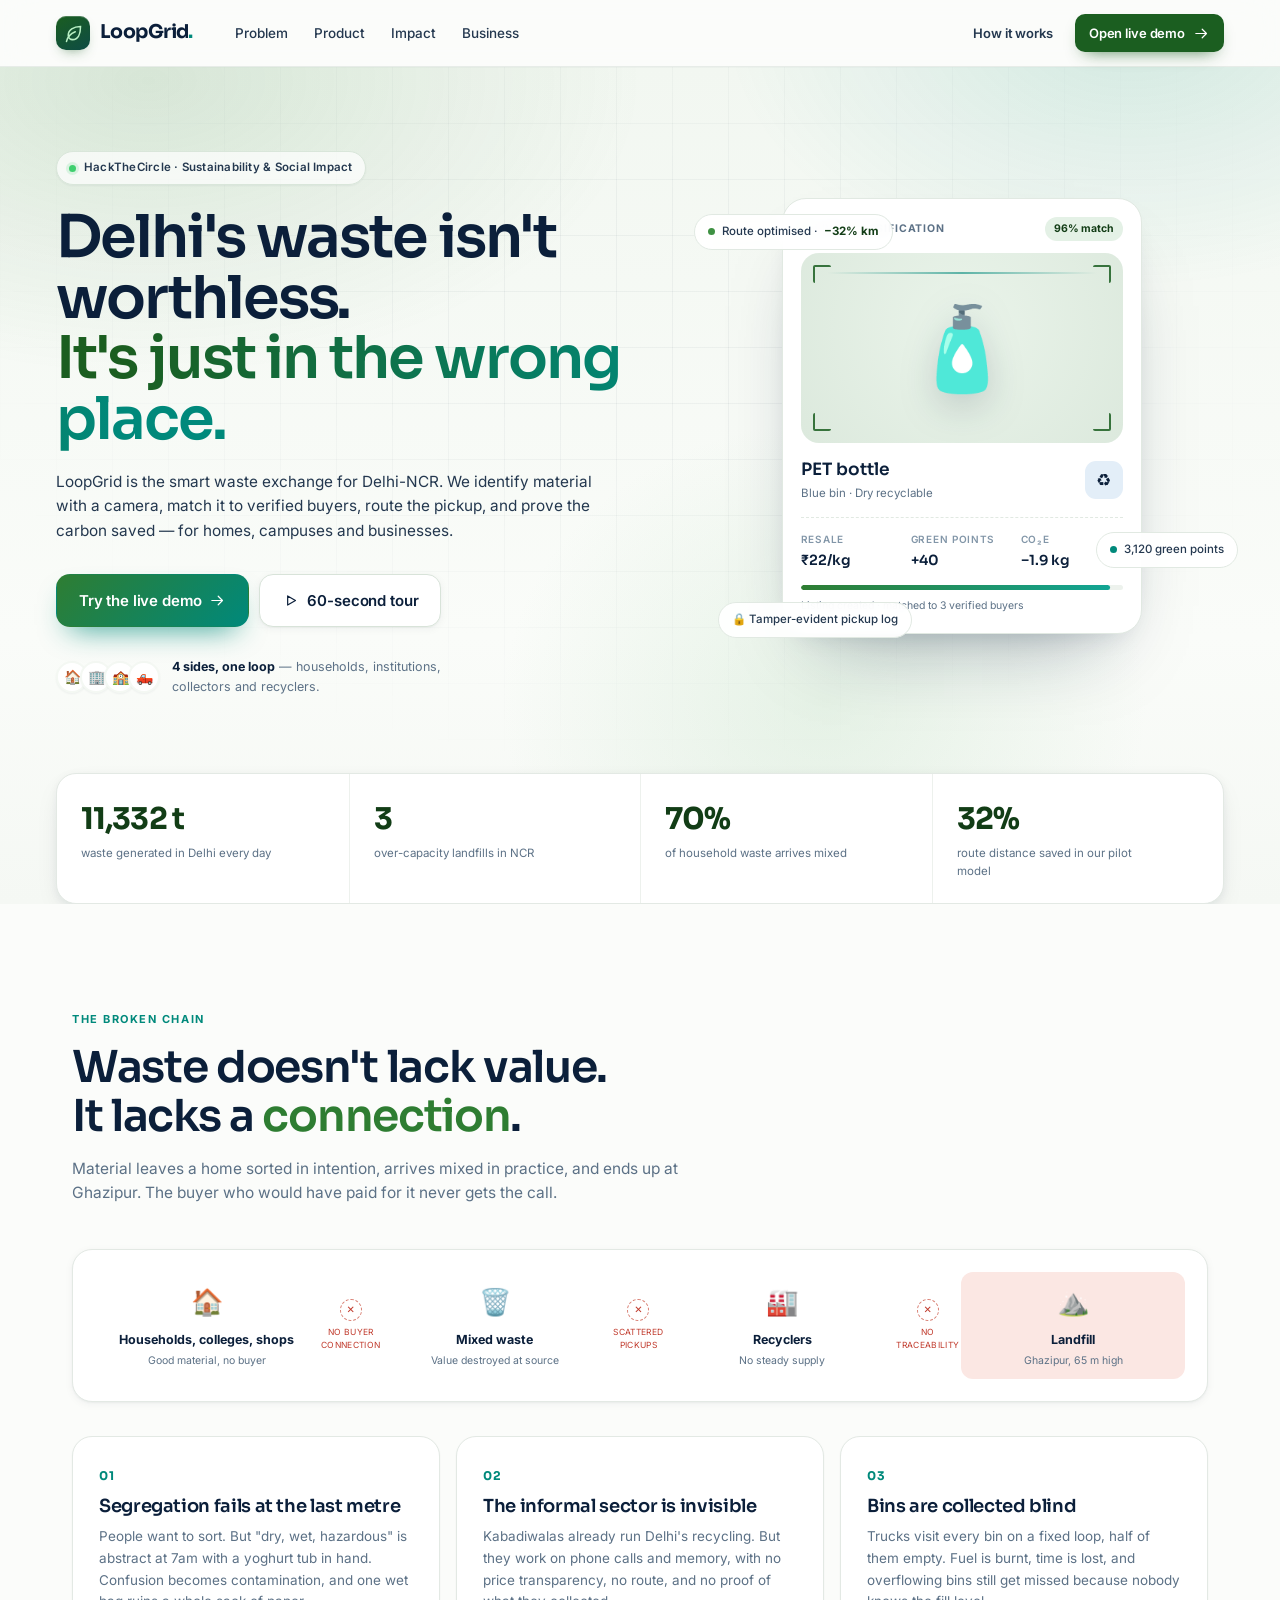
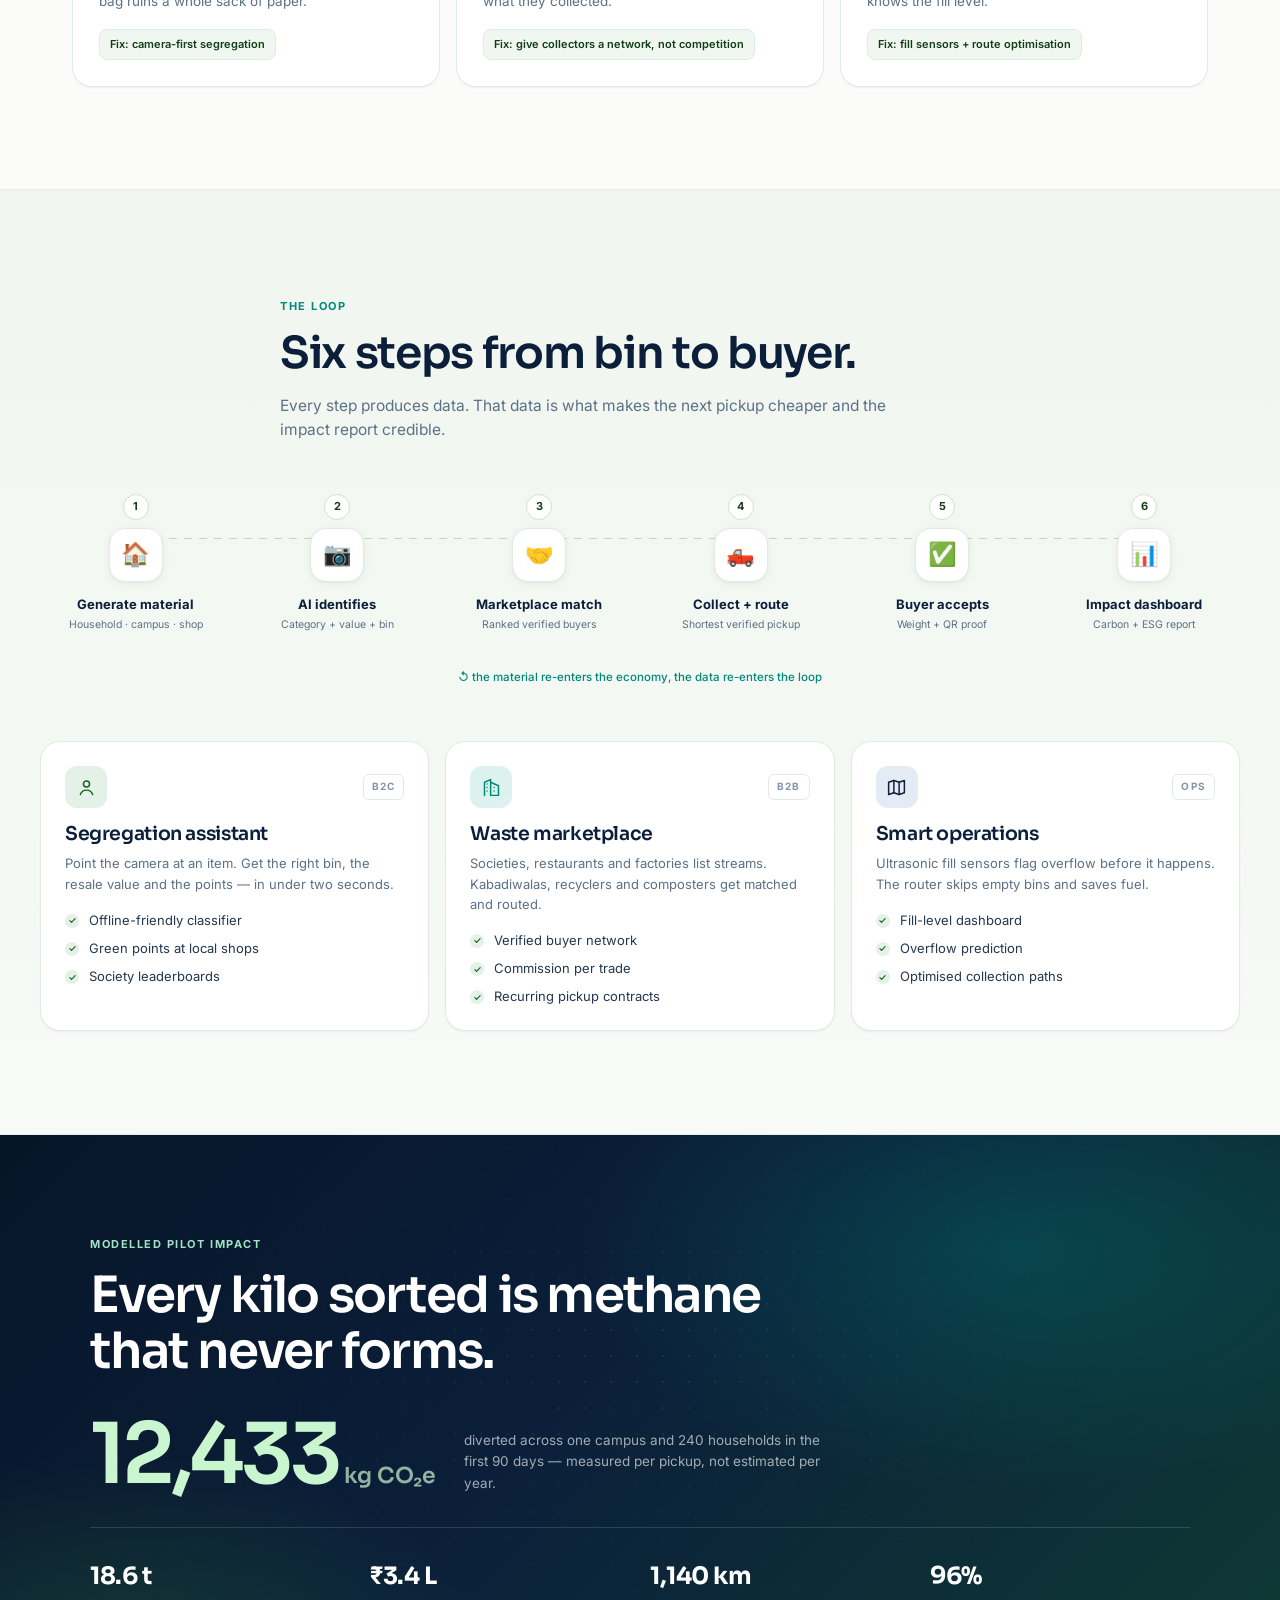
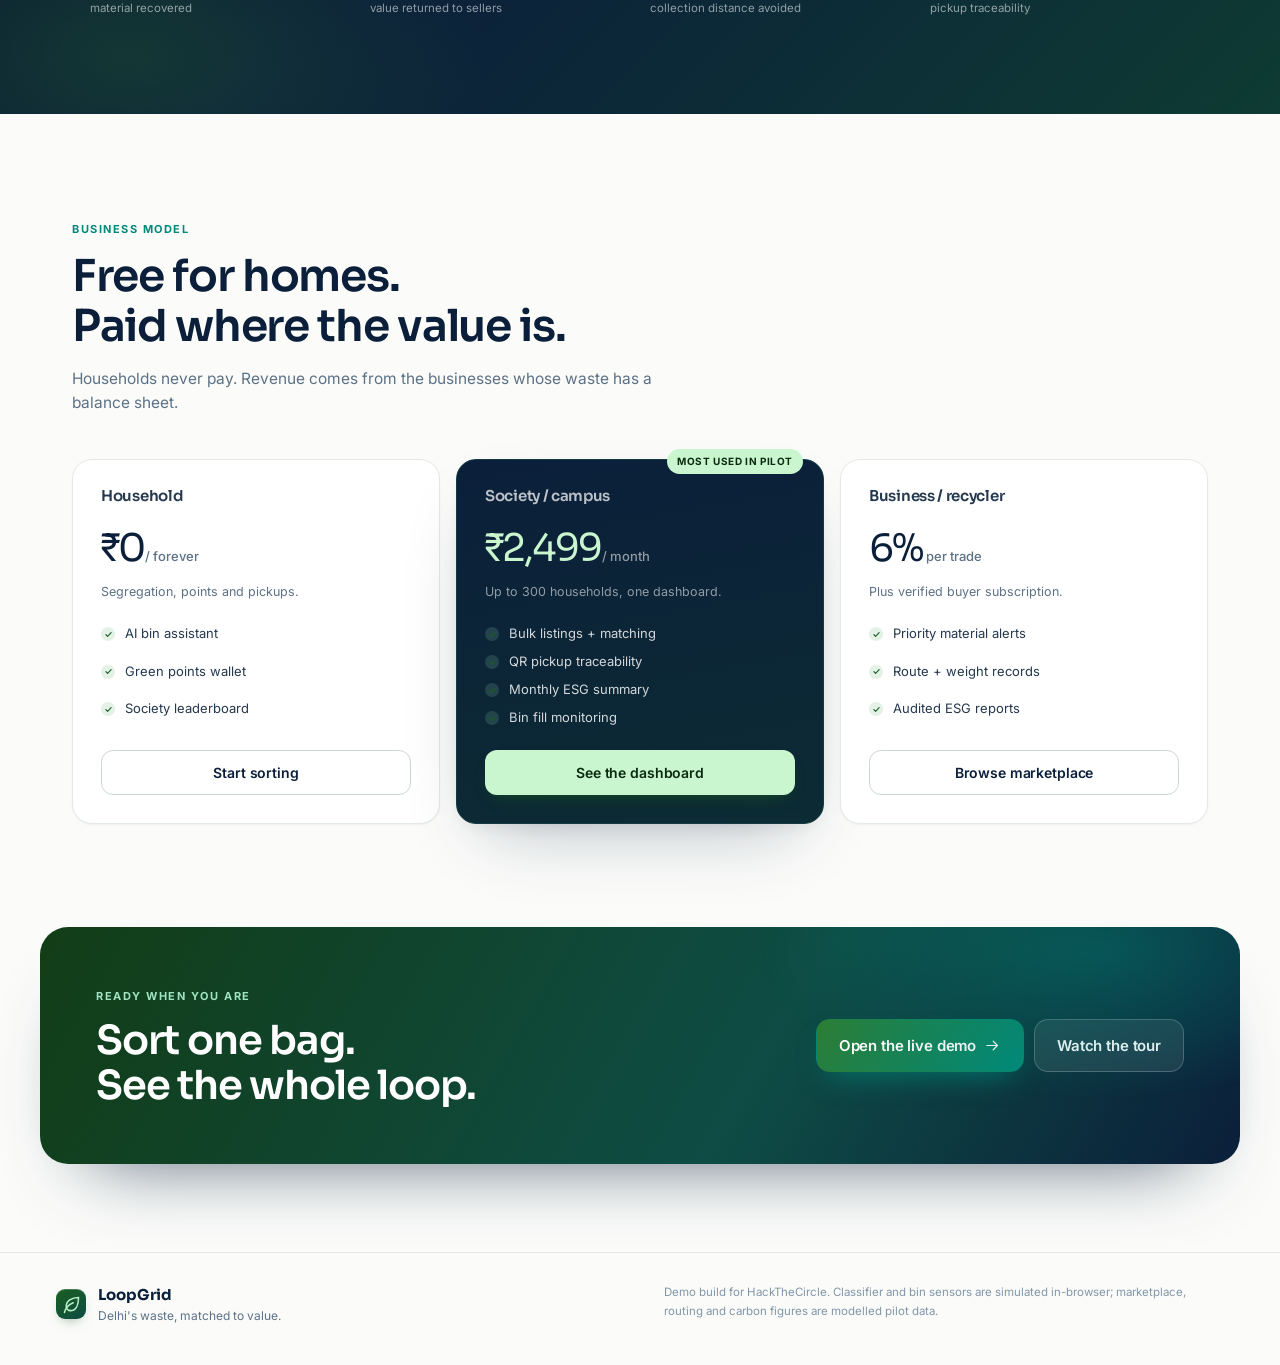
==== index.html @ 9d27275a "LoopGrid: smart waste exchange demo + Streamlit wrapper Static site (index.html, assets/) plus strea" ====
<!DOCTYPE html>
<html lang="en">
<head>
<meta charset="utf-8">
<meta name="viewport" content="width=device-width, initial-scale=1">
<title>LoopGrid — Delhi's waste, matched to value</title>
<meta name="description" content="LoopGrid is a smart waste exchange for Delhi-NCR: AI segregation, a verified material marketplace, route optimisation and carbon reporting.">
<meta name="theme-color" content="#0B1F3A">
<link rel="preconnect" href="https://fonts.googleapis.com">
<link rel="preconnect" href="https://fonts.gstatic.com" crossorigin>
<link href="https://fonts.googleapis.com/css2?family=Inter:wght@400;500;600;700&family=Sora:wght@500;600;700&display=swap" rel="stylesheet">
<link rel="icon" href="data:image/svg+xml,%3Csvg xmlns='http://www.w3.org/2000/svg' viewBox='0 0 32 32'%3E%3Crect width='32' height='32' rx='9' fill='%231B5E20'/%3E%3Cpath d='M23 9c-8 0-13 4-13 9a5 5 0 0 0 5 5c6 0 8-6 8-14Z' fill='none' stroke='%23A7E8B8' stroke-width='2.2' stroke-linejoin='round'/%3E%3C/svg%3E">
<link rel="stylesheet" href="assets/styles.css">
</head>
<body>

<!-- ============ ICON SPRITE ============ -->
<svg class="sprite" aria-hidden="true" focusable="false" xmlns="http://www.w3.org/2000/svg">
  <symbol id="i-home" viewBox="0 0 24 24"><path d="M4 10.5 12 3.6l8 6.9V20a1 1 0 0 1-1 1h-4.5v-6h-5v6H5a1 1 0 0 1-1-1z"/></symbol>
  <symbol id="i-scan" viewBox="0 0 24 24"><path d="M4 8V5.5A1.5 1.5 0 0 1 5.5 4H8M16 4h2.5A1.5 1.5 0 0 1 20 5.5V8M20 16v2.5a1.5 1.5 0 0 1-1.5 1.5H16M8 20H5.5A1.5 1.5 0 0 1 4 18.5V16"/><path d="M8 12h8"/></symbol>
  <symbol id="i-market" viewBox="0 0 24 24"><path d="M4 9h16l-1.2-4.2A2 2 0 0 0 16.9 3H7.1a2 2 0 0 0-1.9 1.8z"/><path d="M5 9v10a1 1 0 0 0 1 1h12a1 1 0 0 0 1-1V9"/><path d="M9 20v-6h6v6"/></symbol>
  <symbol id="i-map" viewBox="0 0 24 24"><path d="m9 4 6 2 6-2v14l-6 2-6-2-6 2V6z"/><path d="M9 4v14M15 6v14"/></symbol>
  <symbol id="i-chart" viewBox="0 0 24 24"><path d="M4 20V4"/><path d="M4 20h16"/><path d="M8 16v-4M12.5 16V8M17 16v-6"/></symbol>
  <symbol id="i-leaf" viewBox="0 0 24 24"><path d="M20 4c-8 0-14 4-14 10a5 5 0 0 0 5 5c6 0 9-6 9-15Z"/><path d="M4 21c1.5-6 5-9 10-11"/></symbol>
  <symbol id="i-bell" viewBox="0 0 24 24"><path d="M18 8a6 6 0 1 0-12 0c0 6-2 7-2 7h16s-2-1-2-7"/><path d="M10.3 21a2 2 0 0 0 3.4 0"/></symbol>
  <symbol id="i-plus" viewBox="0 0 24 24"><path d="M12 5v14M5 12h14"/></symbol>
  <symbol id="i-chevron" viewBox="0 0 24 24"><path d="m6 9 6 6 6-6"/></symbol>
  <symbol id="i-chevron-right" viewBox="0 0 24 24"><path d="m9 6 6 6-6 6"/></symbol>
  <symbol id="i-heart" viewBox="0 0 24 24"><path d="M12 20s-7-4.3-7-9.5A4.5 4.5 0 0 1 12 7a4.5 4.5 0 0 1 7 3.5C19 15.7 12 20 12 20Z"/></symbol>
  <symbol id="i-check" viewBox="0 0 24 24"><path d="m5 12.5 4.5 4.5L19 7"/></symbol>
  <symbol id="i-spark" viewBox="0 0 24 24"><path d="M12 3l1.6 4.4L18 9l-4.4 1.6L12 15l-1.6-4.4L6 9l4.4-1.6z"/><path d="M18.5 15.5l.8 2.2 2.2.8-2.2.8-.8 2.2-.8-2.2-2.2-.8 2.2-.8z"/></symbol>
  <symbol id="i-camera" viewBox="0 0 24 24"><path d="M4 8h3l1.5-2h7L17 8h3v11H4z"/><circle cx="12" cy="13" r="3.2"/></symbol>
  <symbol id="i-truck" viewBox="0 0 24 24"><path d="M3 16V6h11v10"/><path d="M14 10h4l3 3v3h-7"/><circle cx="7" cy="18" r="1.8"/><circle cx="17.5" cy="18" r="1.8"/></symbol>
  <symbol id="i-qr" viewBox="0 0 24 24"><path d="M4 4h6v6H4zM14 4h6v6h-6zM4 14h6v6H4z"/><path d="M14 14h2v2h-2zM18 14h2v2h-2zM14 18h2v2h-2zM18 18h2v2h-2z"/></symbol>
  <symbol id="i-arrow" viewBox="0 0 24 24"><path d="M4 12h15M13 6l6 6-6 6"/></symbol>
  <symbol id="i-star" viewBox="0 0 24 24"><path d="m12 3 2.8 5.7 6.2.9-4.5 4.4 1 6.2-5.5-3-5.5 3 1-6.2L3 9.6l6.2-.9z"/></symbol>
  <symbol id="i-download" viewBox="0 0 24 24"><path d="M12 3v12M7 10l5 5 5-5"/><path d="M4 20h16"/></symbol>
  <symbol id="i-close" viewBox="0 0 24 24"><path d="M6 6l12 12M18 6 6 18"/></symbol>
  <symbol id="i-search" viewBox="0 0 24 24"><circle cx="11" cy="11" r="6.5"/><path d="m16 16 4 4"/></symbol>
  <symbol id="i-sliders" viewBox="0 0 24 24"><path d="M4 7h10M18 7h2M4 17h4M12 17h8"/><circle cx="16" cy="7" r="2"/><circle cx="10" cy="17" r="2"/></symbol>
  <symbol id="i-user" viewBox="0 0 24 24"><circle cx="12" cy="8" r="3.5"/><path d="M5 20c1.2-3.5 3.8-5 7-5s5.8 1.5 7 5"/></symbol>
  <symbol id="i-building" viewBox="0 0 24 24"><path d="M4 21V6l7-3v18M11 21h9V10l-9-4"/><path d="M7 8v.01M7 12v.01M7 16v.01M15 12v.01M15 16v.01"/></symbol>
  <symbol id="i-clock" viewBox="0 0 24 24"><circle cx="12" cy="12" r="8.5"/><path d="M12 7v5.5l3.5 2"/></symbol>
  <symbol id="i-alert" viewBox="0 0 24 24"><path d="M12 4 3 20h18z"/><path d="M12 10v4M12 17.5v.01"/></symbol>
  <symbol id="i-refresh" viewBox="0 0 24 24"><path d="M20 11a8 8 0 0 0-13.7-5L4 8"/><path d="M4 4v4h4"/><path d="M4 13a8 8 0 0 0 13.7 5L20 16"/><path d="M20 20v-4h-4"/></symbol>
  <symbol id="i-box" viewBox="0 0 24 24"><path d="m12 3 8 4.5v9L12 21l-8-4.5v-9z"/><path d="m4 7.5 8 4.5 8-4.5M12 12v9"/></symbol>
  <symbol id="i-zap" viewBox="0 0 24 24"><path d="M13 3 5 14h6l-1 7 8-11h-6z"/></symbol>
  <symbol id="i-trend" viewBox="0 0 24 24"><path d="m4 16 5-5 3 3 7-7"/><path d="M14 7h5v5"/></symbol>
  <symbol id="i-play" viewBox="0 0 24 24"><path d="M8 5.5v13l11-6.5z"/></symbol>
  <symbol id="i-shield" viewBox="0 0 24 24"><path d="M12 3 5 6v6c0 4.5 3 7.5 7 9 4-1.5 7-4.5 7-9V6z"/><path d="m9 12 2 2 4-4"/></symbol>
  <symbol id="i-users" viewBox="0 0 24 24"><circle cx="9" cy="8" r="3.2"/><path d="M3 19c1-3 3.2-4.5 6-4.5s5 1.5 6 4.5"/><path d="M16 5.5a3.2 3.2 0 0 1 0 6M18 14.5c2 .6 3.2 2 3.8 4"/></symbol>
  <symbol id="i-rupee" viewBox="0 0 24 24"><circle cx="12" cy="12" r="8.5"/><path d="M9 9.5h6M9 13h6M12 9.5V17"/></symbol>
  <symbol id="i-menu" viewBox="0 0 24 24"><path d="M4 7h16M4 12h16M4 17h16"/></symbol>
  <symbol id="i-pin" viewBox="0 0 24 24"><path d="M12 21s6-5.5 6-10a6 6 0 1 0-12 0c0 4.5 6 10 6 10Z"/><circle cx="12" cy="11" r="2.2"/></symbol>
  <symbol id="i-recycle" viewBox="0 0 24 24"><path d="M7 7h9l-2-2M17 17H8l2 2"/><path d="M4.5 12a7.5 7.5 0 0 1 12-5.7M19.5 12a7.5 7.5 0 0 1-12 5.7"/></symbol>
  <symbol id="i-calendar" viewBox="0 0 24 24"><rect x="3.5" y="5" width="17" height="15" rx="2"/><path d="M8 3v4M16 3v4M3.5 10h17"/></symbol>
  <symbol id="i-flame" viewBox="0 0 24 24"><path d="M12 3c1 3.5-3 5-3 9a3.5 3.5 0 0 0 7 0c0-1.6-.7-2.6-1.5-3.4C14 11 13 12 12 12c1.5-3 1.5-6 0-9Z"/><path d="M12 21a6 6 0 0 0 6-6"/></symbol>
</svg>

<!-- ============ LANDING ============ -->
<div id="landing" class="landing">
  <header class="site-nav">
    <a class="brand" href="#welcome" data-scroll-top>
      <span class="brand-mark"><svg viewBox="0 0 24 24"><path d="M20 4c-8 0-14 4-14 10a5 5 0 0 0 5 5c6 0 9-6 9-15Z" fill="none" stroke="currentColor" stroke-width="1.8"/><path d="M4 21c1.5-6 5-9 10-11" fill="none" stroke="currentColor" stroke-width="1.8" stroke-linecap="round"/></svg></span>
      <span class="brand-text">LoopGrid<span class="brand-dot">.</span></span>
    </a>
    <nav class="site-links">
      <a href="#problem">Problem</a>
      <a href="#product">Product</a>
      <a href="#impact-band">Impact</a>
      <a href="#business">Business</a>
    </nav>
    <div class="site-nav-actions">
      <button class="btn btn-ghost btn-sm" data-tour>How it works</button>
      <button class="btn btn-primary btn-sm" data-enter-app>Open live demo <svg class="icon"><use href="#i-arrow"/></svg></button>
    </div>
  </header>

  <main>
    <!-- HERO -->
    <section class="hero">
      <div class="hero-glow" aria-hidden="true"></div>
      <div class="hero-grid-bg" aria-hidden="true"></div>
      <div class="hero-inner">
        <div class="hero-copy reveal">
          <span class="eyebrow-pill"><span class="live-dot"></span> HackTheCircle · Sustainability &amp; Social Impact</span>
          <h1>Delhi's waste isn't worthless.<br><span class="grad">It's just in the wrong place.</span></h1>
          <p class="hero-sub">LoopGrid is the smart waste exchange for Delhi-NCR. We identify material with a camera, match it to verified buyers, route the pickup, and prove the carbon saved — for homes, campuses and businesses.</p>
          <div class="hero-cta">
            <button class="btn btn-accent btn-lg" data-enter-app>Try the live demo <svg class="icon"><use href="#i-arrow"/></svg></button>
            <button class="btn btn-glass btn-lg" data-tour><svg class="icon"><use href="#i-play"/></svg> 60-second tour</button>
          </div>
          <div class="hero-proof">
            <div class="avatars"><span>🏠</span><span>🏢</span><span>🏫</span><span>🛻</span></div>
            <p><strong>4 sides, one loop</strong> — households, institutions, collectors and recyclers.</p>
          </div>
        </div>

        <div class="hero-visual reveal" style="--delay:120ms">
          <div class="scan-card">
            <div class="scan-card-top">
              <span class="mini-label"><span class="live-dot"></span> Live classification</span>
              <span class="mini-chip">96% match</span>
            </div>
            <div class="scan-frame">
              <div class="scan-frame-item">🧴</div>
              <span class="corner tl"></span><span class="corner tr"></span>
              <span class="corner bl"></span><span class="corner br"></span>
              <span class="scanline"></span>
            </div>
            <div class="scan-verdict">
              <div>
                <p class="scan-name">PET bottle</p>
                <p class="scan-meta">Blue bin · Dry recyclable</p>
              </div>
              <span class="bin-chip blue">♻️</span>
            </div>
            <div class="scan-metrics">
              <div><span>Resale</span><strong>₹22/kg</strong></div>
              <div><span>Green points</span><strong>+40</strong></div>
              <div><span>CO₂e</span><strong>−1.9 kg</strong></div>
            </div>
            <div class="scan-progress"><i style="--s:.96"></i></div>
            <p class="scan-foot">Listing created · matched to 3 verified buyers</p>
          </div>
          <div class="float-chip chip-a"><span class="dot green"></span> Route optimised · <strong>−32% km</strong></div>
          <div class="float-chip chip-b"><span class="dot teal"></span> 2,450 green points</div>
          <div class="float-chip chip-c">🔒 Tamper-evident pickup log</div>
        </div>
      </div>

      <div class="hero-stats">
        <div class="stat"><strong data-count="11332" data-suffix=" t">0</strong><span>waste generated in Delhi every day</span></div>
        <div class="stat"><strong data-count="3">0</strong><span>over-capacity landfills in NCR</span></div>
        <div class="stat"><strong data-count="70" data-suffix="%">0</strong><span>of household waste arrives mixed</span></div>
        <div class="stat"><strong data-count="32" data-suffix="%">0</strong><span>route distance saved in our pilot model</span></div>
      </div>
    </section>

    <!-- PROBLEM -->
    <section class="section" id="problem">
      <div class="section-head reveal">
        <span class="kicker">The broken chain</span>
        <h2>Waste doesn't lack value.<br>It lacks a <em>connection</em>.</h2>
        <p>Material leaves a home sorted in intention, arrives mixed in practice, and ends up at Ghazipur. The buyer who would have paid for it never gets the call.</p>
      </div>

      <div class="broken-chain reveal">
        <div class="chain-node"><span class="chain-emoji">🏠</span><b>Households, colleges, shops</b><small>Good material, no buyer</small></div>
        <div class="chain-link broken"><span>✕</span><small>no buyer connection</small></div>
        <div class="chain-node"><span class="chain-emoji">🗑️</span><b>Mixed waste</b><small>Value destroyed at source</small></div>
        <div class="chain-link broken"><span>✕</span><small>scattered pickups</small></div>
        <div class="chain-node"><span class="chain-emoji">🏭</span><b>Recyclers</b><small>No steady supply</small></div>
        <div class="chain-link broken"><span>✕</span><small>no traceability</small></div>
        <div class="chain-node danger"><span class="chain-emoji">⛰️</span><b>Landfill</b><small>Ghazipur, 65 m high</small></div>
      </div>

      <div class="problem-grid">
        <article class="problem-card reveal" style="--delay:60ms">
          <span class="problem-num">01</span>
          <h3>Segregation fails at the last metre</h3>
          <p>People want to sort. But "dry, wet, hazardous" is abstract at 7am with a yoghurt tub in hand. Confusion becomes contamination, and one wet bag ruins a whole sack of paper.</p>
          <span class="problem-tag">Fix: camera-first segregation</span>
        </article>
        <article class="problem-card reveal" style="--delay:140ms">
          <span class="problem-num">02</span>
          <h3>The informal sector is invisible</h3>
          <p>Kabadiwalas already run Delhi's recycling. But they work on phone calls and memory, with no price transparency, no route, and no proof of what they collected.</p>
          <span class="problem-tag">Fix: give collectors a network, not competition</span>
        </article>
        <article class="problem-card reveal" style="--delay:220ms">
          <span class="problem-num">03</span>
          <h3>Bins are collected blind</h3>
          <p>Trucks visit every bin on a fixed loop, half of them empty. Fuel is burnt, time is lost, and overflowing bins still get missed because nobody knows the fill level.</p>
          <span class="problem-tag">Fix: fill sensors + route optimisation</span>
        </article>
      </div>
    </section>

    <!-- PRODUCT FLOW -->
    <section class="section section-tint" id="product">
      <div class="section-head reveal">
        <span class="kicker">The loop</span>
        <h2>Six steps from bin to buyer.</h2>
        <p>Every step produces data. That data is what makes the next pickup cheaper and the impact report credible.</p>
      </div>

      <div class="flow reveal">
        <div class="flow-step"><span class="flow-num">1</span><span class="flow-icon">🏠</span><b>Generate material</b><small>Household · campus · shop</small></div>
        <div class="flow-step"><span class="flow-num">2</span><span class="flow-icon">📷</span><b>AI identifies</b><small>Category + value + bin</small></div>
        <div class="flow-step"><span class="flow-num">3</span><span class="flow-icon">🤝</span><b>Marketplace match</b><small>Ranked verified buyers</small></div>
        <div class="flow-step"><span class="flow-num">4</span><span class="flow-icon">🛻</span><b>Collect + route</b><small>Shortest verified pickup</small></div>
        <div class="flow-step"><span class="flow-num">5</span><span class="flow-icon">✅</span><b>Buyer accepts</b><small>Weight + QR proof</small></div>
        <div class="flow-step"><span class="flow-num">6</span><span class="flow-icon">📊</span><b>Impact dashboard</b><small>Carbon + ESG report</small></div>
        <div class="flow-loop">↺ the material re-enters the economy, the data re-enters the loop</div>
      </div>

      <div class="layers">
        <article class="layer-card reveal" style="--delay:40ms">
          <div class="layer-top"><span class="layer-icon green"><svg class="icon"><use href="#i-user"/></svg></span><span class="layer-tag">B2C</span></div>
          <h3>Segregation assistant</h3>
          <p>Point the camera at an item. Get the right bin, the resale value and the points — in under two seconds.</p>
          <ul class="ticks"><li>Offline-friendly classifier</li><li>Green points at local shops</li><li>Society leaderboards</li></ul>
        </article>
        <article class="layer-card reveal" style="--delay:120ms">
          <div class="layer-top"><span class="layer-icon teal"><svg class="icon"><use href="#i-building"/></svg></span><span class="layer-tag">B2B</span></div>
          <h3>Waste marketplace</h3>
          <p>Societies, restaurants and factories list streams. Kabadiwalas, recyclers and composters get matched and routed.</p>
          <ul class="ticks"><li>Verified buyer network</li><li>Commission per trade</li><li>Recurring pickup contracts</li></ul>
        </article>
        <article class="layer-card reveal" style="--delay:200ms">
          <div class="layer-top"><span class="layer-icon navy"><svg class="icon"><use href="#i-map"/></svg></span><span class="layer-tag">OPS</span></div>
          <h3>Smart operations</h3>
          <p>Ultrasonic fill sensors flag overflow before it happens. The router skips empty bins and saves fuel.</p>
          <ul class="ticks"><li>Fill-level dashboard</li><li>Overflow prediction</li><li>Optimised collection paths</li></ul>
        </article>
      </div>
    </section>

    <!-- IMPACT BAND -->
    <section class="impact-band" id="impact-band">
      <div class="impact-band-inner reveal">
        <span class="kicker light">Modelled pilot impact</span>
        <h2>Every kilo sorted is methane<br>that never forms.</h2>
        <div class="impact-big">
          <strong><span data-count="12480">0</span><small> kg CO₂e</small></strong>
          <span>diverted across one campus and 240 households in the first 90 days — measured per pickup, not estimated per year.</span>
        </div>
        <div class="impact-mini">
          <div><b>18.6 t</b><span>material recovered</span></div>
          <div><b>₹3.4 L</b><span>value returned to sellers</span></div>
          <div><b>1,140 km</b><span>collection distance avoided</span></div>
          <div><b>96%</b><span>pickup traceability</span></div>
        </div>
      </div>
    </section>

    <!-- BUSINESS -->
    <section class="section" id="business">
      <div class="section-head reveal">
        <span class="kicker">Business model</span>
        <h2>Free for homes.<br>Paid where the value is.</h2>
        <p>Households never pay. Revenue comes from the businesses whose waste has a balance sheet.</p>
      </div>
      <div class="price-grid">
        <article class="price-card reveal">
          <h3>Household</h3>
          <p class="price">₹0<span>/ forever</span></p>
          <p class="price-sub">Segregation, points and pickups.</p>
          <ul class="ticks"><li>AI bin assistant</li><li>Green points wallet</li><li>Society leaderboard</li></ul>
          <button class="btn btn-outline full" data-enter-app>Start sorting</button>
        </article>
        <article class="price-card featured reveal" style="--delay:80ms">
          <span class="price-flag">Most used in pilot</span>
          <h3>Society / campus</h3>
          <p class="price">₹2,499<span>/ month</span></p>
          <p class="price-sub">Up to 300 households, one dashboard.</p>
          <ul class="ticks"><li>Bulk listings + matching</li><li>QR pickup traceability</li><li>Monthly ESG summary</li><li>Bin fill monitoring</li></ul>
          <button class="btn btn-primary full" data-enter-app>See the dashboard</button>
        </article>
        <article class="price-card reveal" style="--delay:160ms">
          <h3>Business / recycler</h3>
          <p class="price">6%<span> per trade</span></p>
          <p class="price-sub">Plus verified buyer subscription.</p>
          <ul class="ticks"><li>Priority material alerts</li><li>Route + weight records</li><li>Audited ESG reports</li></ul>
          <button class="btn btn-outline full" data-enter-app>Browse marketplace</button>
        </article>
      </div>
    </section>

    <section class="cta-final reveal">
      <div>
        <span class="kicker light">Ready when you are</span>
        <h2>Sort one bag.<br>See the whole loop.</h2>
      </div>
      <div class="cta-actions">
        <button class="btn btn-accent btn-lg" data-enter-app>Open the live demo <svg class="icon"><use href="#i-arrow"/></svg></button>
        <button class="btn btn-glass btn-lg" data-tour>Watch the tour</button>
      </div>
    </section>
  </main>

  <footer class="site-footer">
    <div class="footer-brand">
      <span class="brand-mark small"><svg viewBox="0 0 24 24"><path d="M20 4c-8 0-14 4-14 10a5 5 0 0 0 5 5c6 0 9-6 9-15Z" fill="none" stroke="currentColor" stroke-width="1.8"/><path d="M4 21c1.5-6 5-9 10-11" fill="none" stroke="currentColor" stroke-width="1.8" stroke-linecap="round"/></svg></span>
      <div><b>LoopGrid</b><p>Delhi's waste, matched to value.</p></div>
    </div>
    <p class="footer-note">Demo build for HackTheCircle. Classifier and bin sensors are simulated in-browser; marketplace, routing and carbon figures are modelled pilot data.</p>
  </footer>
</div>

<!-- ============ APP ============ -->
<div id="app" class="app" hidden>
  <aside class="sidebar">
    <div class="sidebar-top">
      <a class="brand app-brand" href="#" data-nav="home">
        <span class="brand-mark"><svg viewBox="0 0 24 24"><path d="M20 4c-8 0-14 4-14 10a5 5 0 0 0 5 5c6 0 9-6 9-15Z" fill="none" stroke="currentColor" stroke-width="1.8"/><path d="M4 21c1.5-6 5-9 10-11" fill="none" stroke="currentColor" stroke-width="1.8" stroke-linecap="round"/></svg></span>
        <span class="brand-text">LoopGrid<span class="brand-dot">.</span></span>
      </a>
      <button class="icon-btn sidebar-close" data-close-sidebar aria-label="Close menu"><svg class="icon"><use href="#i-close"/></svg></button>
    </div>

    <nav class="side-nav" aria-label="Main">
      <p class="side-label">Workspace</p>
      <button class="side-link" data-nav="home"><svg class="icon"><use href="#i-home"/></svg><span>Overview</span></button>
      <button class="side-link" data-nav="scan"><svg class="icon"><use href="#i-scan"/></svg><span>Scan &amp; sort</span><em class="side-badge">AI</em></button>
      <button class="side-link" data-nav="market"><svg class="icon"><use href="#i-market"/></svg><span>Marketplace</span><em class="side-badge" id="sideMarketCount">8</em></button>
      <button class="side-link" data-nav="routes"><svg class="icon"><use href="#i-map"/></svg><span>Routes &amp; bins</span></button>
      <button class="side-link" data-nav="impact"><svg class="icon"><use href="#i-chart"/></svg><span>Impact</span></button>
    </nav>

    <div class="side-impact">
      <div class="side-impact-head"><svg class="icon"><use href="#i-leaf"/></svg><span>Your impact</span></div>
      <strong><span id="sideCarbon">128.4</span> kg</strong>
      <p>CO₂e avoided this month</p>
      <div class="side-progress"><i id="sideCarbonBar" style="--s:.64"></i></div>
      <small>64% to your next badge</small>
    </div>

    <div class="side-foot">
      <button class="side-link" data-exit-app><svg class="icon"><use href="#i-arrow" style="transform:rotate(180deg);transform-origin:center"/></svg><span>Back to overview</span></button>
      <div class="user-chip">
        <span class="avatar">A</span>
        <div><b>Ananya R.</b><small>Green Park Society</small></div>
        <svg class="icon"><use href="#i-chevron"/></svg>
      </div>
    </div>
  </aside>
  <div class="sidebar-scrim" data-close-sidebar></div>

  <div class="app-main">
    <header class="topbar">
      <button class="icon-btn mobile-menu" data-open-sidebar aria-label="Open menu"><svg class="icon"><use href="#i-menu"/></svg></button>
      <div class="crumb"><span class="crumb-dot"></span><span id="crumbLabel">Overview</span></div>
      <div class="topbar-actions">
        <div class="role-switch" role="group" aria-label="Account type">
          <button class="role-btn active" data-role="household">Household</button>
          <button class="role-btn" data-role="society">Society</button>
          <button class="role-btn" data-role="business">Business</button>
        </div>
        <button class="icon-btn has-dot" data-notify aria-label="Notifications"><svg class="icon"><use href="#i-bell"/></svg><span class="notif-dot"></span></button>
        <button class="avatar-btn" data-nav="home" aria-label="Profile">A</button>
      </div>
    </header>

    <main class="view" id="view">

      <!-- HOME -->
      <section class="page" data-page="home">
        <div class="page-head">
          <div>
            <p class="eyebrow"><span class="live-dot"></span> Green Park Society · Delhi</p>
            <h1>Good morning, Ananya.</h1>
            <p class="sub">Your block sorted 18% more this week. Two pickups are on the way.</p>
          </div>
          <div class="page-actions">
            <button class="btn btn-ghost" data-nav="impact"><svg class="icon"><use href="#i-chart"/></svg> Impact</button>
            <button class="btn btn-primary" data-nav="scan"><svg class="icon"><use href="#i-scan"/></svg> Scan an item</button>
          </div>
        </div>

        <div class="home-grid">
          <section class="card impact-card">
            <div class="impact-card-copy">
              <p class="card-label">Carbon avoided</p>
              <div class="impact-number"><span id="homeCarbon">128.4</span><small>kg CO₂e</small></div>
              <p class="impact-delta"><svg class="icon"><use href="#i-trend"/></svg> 12.6% vs last month</p>
              <div class="impact-tags"><span>96 kg diverted</span><span>18 pickups</span><span>2.4 t lifetime</span></div>
            </div>
            <div class="ring-wrap">
              <svg class="ring" viewBox="0 0 120 120" aria-hidden="true">
                <circle class="ring-track" cx="60" cy="60" r="52"/>
                <circle class="ring-fill" id="homeRing" cx="60" cy="60" r="52"/>
              </svg>
              <div class="ring-center"><strong>64%</strong><span>to badge</span></div>
            </div>
          </section>

          <section class="card points-card">
            <div class="points-top">
              <div>
                <p class="card-label">Green points</p>
                <div class="points-value"><span id="homePoints">2,450</span></div>
              </div>
              <span class="points-badge"><svg class="icon"><use href="#i-leaf"/></svg></span>
            </div>
            <div class="points-next">
              <div class="points-next-row"><span>Next reward · ₹100 at Green Park Market</span><b>2,450 / 3,000</b></div>
              <div class="meter"><i id="pointsMeter" style="--s:.82"></i></div>
            </div>
            <div class="points-foot">
              <span class="streak"><svg class="icon"><use href="#i-flame"/></svg> 6-day streak</span>
              <button class="btn btn-soft btn-sm" data-redeem>Redeem</button>
            </div>
          </section>

          <div class="quick-row">
            <button class="quick-tile" data-nav="scan">
              <span class="quick-icon green"><svg class="icon"><use href="#i-camera"/></svg></span>
              <span class="quick-copy"><b>Scan &amp; sort</b><small>Identify any item in 2s</small></span>
              <svg class="icon quick-arrow"><use href="#i-arrow"/></svg>
            </button>
            <button class="quick-tile" data-open-listing>
              <span class="quick-icon teal"><svg class="icon"><use href="#i-box"/></svg></span>
              <span class="quick-copy"><b>List material</b><small>Cardboard, PET, textiles</small></span>
              <svg class="icon quick-arrow"><use href="#i-arrow"/></svg>
            </button>
            <button class="quick-tile" data-nav="routes">
              <span class="quick-icon navy"><svg class="icon"><use href="#i-truck"/></svg></span>
              <span class="quick-copy"><b>Track pickup</b><small>2 collectors nearby</small></span>
              <svg class="icon quick-arrow"><use href="#i-arrow"/></svg>
            </button>
          </div>

          <section class="card bins-card">
            <div class="card-head">
              <div><h2>Bins near you</h2><p>Ultrasonic fill sensors · last ping 2 min ago</p></div>
              <button class="btn btn-ghost btn-sm" data-nav="routes">Open map <svg class="icon"><use href="#i-arrow"/></svg></button>
            </div>
            <div class="bin-list" id="homeBins"></div>
          </section>

          <section class="card activity-card">
            <div class="card-head">
              <div><h2>Live activity</h2><p>Across your society</p></div>
              <span class="live-tag"><span class="live-dot"></span> Live</span>
            </div>
            <ul class="activity-list" id="homeActivity"></ul>
          </section>

          <section class="card onboard-card">
            <div class="card-head">
              <div><h2>Finish setting up</h2><p>3 steps · about 4 minutes</p></div>
              <span class="onboard-count"><span id="onboardDone">1</span>/3 done</span>
            </div>
            <div class="onboard-steps" id="onboardSteps">
              <button class="onboard-step done" data-onboard="0">
                <span class="step-check"><svg class="icon"><use href="#i-check"/></svg></span>
                <span class="step-copy"><b>Add your society</b><small>Green Park · 240 households</small></span>
                <span class="step-state">Done</span>
              </button>
              <button class="onboard-step" data-onboard="1" data-nav="scan">
                <span class="step-check"><span>2</span></span>
                <span class="step-copy"><b>Scan your first item</b><small>Camera or manual pick</small></span>
                <span class="step-state">Start <svg class="icon"><use href="#i-arrow"/></svg></span>
              </button>
              <button class="onboard-step" data-onboard="2" data-open-listing>
                <span class="step-check"><span>3</span></span>
                <span class="step-copy"><b>List 5 kg of dry waste</b><small>Unlocks verified buyer matching</small></span>
                <span class="step-state">Start <svg class="icon"><use href="#i-arrow"/></svg></span>
              </button>
            </div>
          </section>
        </div>
      </section>

      <!-- SCAN -->
      <section class="page" data-page="scan">
        <div class="page-head">
          <div>
            <p class="eyebrow"><span class="live-dot"></span> Computer vision · demo model</p>
            <h1>Scan &amp; sort.</h1>
            <p class="sub">Point at an item. LoopGrid tells you the bin, the value and the points.</p>
          </div>
          <div class="page-actions">
            <button class="btn btn-ghost" data-nav="market"><svg class="icon"><use href="#i-market"/></svg> Marketplace</button>
          </div>
        </div>

        <div class="scan-grid">
          <section class="card scan-stage">
            <div class="stage-head">
              <span class="mini-label"><span class="live-dot"></span> Viewfinder</span>
              <span class="stage-hint" id="stageHint">Demo classifier · 7 sample items</span>
            </div>
            <div class="viewfinder" id="viewfinder">
              <video id="camera" autoplay playsinline muted hidden></video>
              <div class="vf-scene" id="vfScene">
                <div class="vf-glow"></div>
                <div class="vf-item" id="vfItem">🧴</div>
                <p class="vf-caption" id="vfCaption">Choose a sample item below, or enable your camera</p>
              </div>
              <span class="corner tl"></span><span class="corner tr"></span>
              <span class="corner bl"></span><span class="corner br"></span>
              <span class="scanline"></span>
              <span class="vf-tag" id="vfTag">READY</span>
            </div>
            <div class="stage-actions">
              <button class="btn btn-primary" id="classifyBtn"><svg class="icon"><use href="#i-spark"/></svg> Classify item</button>
              <button class="btn btn-outline" id="cameraBtn"><svg class="icon"><use href="#i-camera"/></svg> Enable camera</button>
            </div>
            <div class="samples" id="samples">
              <button class="sample active" data-sample="pet"><span>🧴</span>PET bottle</button>
              <button class="sample" data-sample="cardboard"><span>📦</span>Cardboard</button>
              <button class="sample" data-sample="food"><span>🍌</span>Food scraps</button>
              <button class="sample" data-sample="textile"><span>🧵</span>Textile offcut</button>
              <button class="sample" data-sample="ewaste"><span>🔌</span>E-waste</button>
              <button class="sample" data-sample="glass"><span>🫙</span>Glass jar</button>
              <button class="sample" data-sample="mixed"><span>🗑️</span>Mixed bag</button>
            </div>
            <p class="stage-note"><svg class="icon"><use href="#i-shield"/></svg> On-device inference in production. This demo runs a scripted classifier on the samples above.</p>
          </section>

          <section class="card scan-result" id="scanResult">
            <div class="result-empty" id="resultEmpty">
              <span class="result-empty-icon"><svg class="icon"><use href="#i-scan"/></svg></span>
              <h2>No scan yet</h2>
              <p>Pick a sample or enable the camera, then hit <b>Classify item</b>. The result appears here with bin, value and buyer fit.</p>
              <div class="empty-hints">
                <span><svg class="icon"><use href="#i-zap"/></svg> ~1.8s inference</span>
                <span><svg class="icon"><use href="#i-shield"/></svg> 70% confidence gate</span>
              </div>
            </div>
            <div class="result-loading" id="resultLoading" hidden>
              <div class="skeleton skeleton-title"></div>
              <div class="skeleton skeleton-line"></div>
              <div class="skeleton skeleton-block"></div>
              <div class="loading-row"><span class="spinner"></span><span>Running classifier…</span></div>
              <div class="skeleton skeleton-line short"></div>
            </div>
            <div class="result-body" id="resultBody" hidden></div>
          </section>
        </div>

        <section class="card manual-card">
          <div class="manual-copy">
            <h2>Not sure what you're holding?</h2>
            <p>Skip the camera and pick the material manually. You still get the bin, the price band and points.</p>
          </div>
          <div class="manual-actions">
            <div class="select" data-select="manual">
              <button class="select-trigger" aria-haspopup="listbox" aria-expanded="false"><span data-select-label>Choose material</span><svg class="icon"><use href="#i-chevron"/></svg></button>
              <div class="select-menu dropdown" role="listbox">
                <button role="option" data-value="pet">🧴 PET bottle</button>
                <button role="option" data-value="cardboard">📦 Cardboard</button>
                <button role="option" data-value="food">🍌 Food scraps</button>
                <button role="option" data-value="textile">🧵 Textile offcut</button>
                <button role="option" data-value="ewaste">🔌 E-waste</button>
                <button role="option" data-value="glass">🫙 Glass jar</button>
                <button role="option" data-value="mixed">🗑️ Mixed bag</button>
              </div>
            </div>
            <button class="btn btn-outline" id="manualBtn">Show guidance</button>
          </div>
        </section>
      </section>

      <!-- MARKETPLACE -->
      <section class="page" data-page="market">
        <div class="page-head">
          <div>
            <p class="eyebrow"><span class="live-dot"></span> Verified buyer network · Delhi-NCR</p>
            <h1>Material marketplace.</h1>
            <p class="sub">Every listing is scored on recovery potential before it reaches a buyer.</p>
          </div>
          <div class="page-actions">
            <button class="btn btn-ghost" data-nav="impact"><svg class="icon"><use href="#i-qr"/></svg> Traceability</button>
            <button class="btn btn-primary" data-open-listing><svg class="icon"><use href="#i-plus"/></svg> New listing</button>
          </div>
        </div>

        <div class="market-stats">
          <div class="mstat"><span class="mstat-icon green"><svg class="icon"><use href="#i-box"/></svg></span><div><b id="mstatListings">8</b><small>open listings</small></div></div>
          <div class="mstat"><span class="mstat-icon teal"><svg class="icon"><use href="#i-rupee"/></svg></span><div><b>₹1.86 L</b><small>value on the table</small></div></div>
          <div class="mstat"><span class="mstat-icon navy"><svg class="icon"><use href="#i-users"/></svg></span><div><b>14</b><small>verified buyers</small></div></div>
          <div class="mstat"><span class="mstat-icon amber"><svg class="icon"><use href="#i-clock"/></svg></span><div><b>3.2 h</b><small>median match time</small></div></div>
        </div>

        <div class="filters card">
          <label class="search-field">
            <svg class="icon"><use href="#i-search"/></svg>
            <input type="search" id="marketSearch" placeholder="Search material, locality or seller" autocomplete="off">
          </label>
          <div class="filter-actions">
            <div class="select" data-select="category">
              <button class="select-trigger" aria-haspopup="listbox" aria-expanded="false"><svg class="icon"><use href="#i-sliders"/></svg><span data-select-label>All categories</span><svg class="icon chev"><use href="#i-chevron"/></svg></button>
              <div class="select-menu dropdown" role="listbox">
                <button role="option" data-value="all" class="selected">All categories</button>
                <button role="option" data-value="Plastic">Plastic</button>
                <button role="option" data-value="Paper">Paper</button>
                <button role="option" data-value="Textile">Textile</button>
                <button role="option" data-value="Organics">Organics</button>
                <button role="option" data-value="E-waste">E-waste</button>
                <button role="option" data-value="Glass">Glass</button>
              </div>
            </div>
            <div class="select" data-select="sort">
              <button class="select-trigger" aria-haspopup="listbox" aria-expanded="false"><span data-select-label>Best match</span><svg class="icon chev"><use href="#i-chevron"/></svg></button>
              <div class="select-menu dropdown" role="listbox">
                <button role="option" data-value="match" class="selected">Best match</button>
                <button role="option" data-value="distance">Nearest first</button>
                <button role="option" data-value="price">Highest value</button>
                <button role="option" data-value="qty">Largest quantity</button>
              </div>
            </div>
            <button class="toggle-row" id="verifiedToggle" role="switch" aria-checked="true">
              <span class="toggle" aria-hidden="true"><span class="toggle-knob"></span></span>
              <span>Verified only</span>
            </button>
          </div>
        </div>

        <div class="market-grid" id="marketGrid"></div>
        <div class="empty-state" id="marketEmpty" hidden>
          <span>🔍</span><h3>No listings match that filter</h3><p>Try a broader category or clear the search.</p>
          <button class="btn btn-outline btn-sm" id="clearFilters">Clear filters</button>
        </div>
      </section>

      <!-- ROUTES -->
      <section class="page" data-page="routes">
        <div class="page-head">
          <div>
            <p class="eyebrow"><span class="live-dot"></span> Collector view · simulated sensor feed</p>
            <h1>Routes &amp; bins.</h1>
            <p class="sub">Fill levels come from bin sensors. The router skips anything under the threshold.</p>
          </div>
          <div class="page-actions">
            <button class="btn btn-ghost" id="pingSensors"><svg class="icon"><use href="#i-refresh"/></svg> Ping sensors</button>
            <button class="btn btn-primary" id="optimizeBtn"><svg class="icon"><use href="#i-zap"/></svg> Optimise route</button>
          </div>
        </div>

        <div class="route-layout">
          <section class="card map-card">
            <div class="map-head">
              <div><h2>South Delhi collection loop</h2><p id="mapSub">8 bins · baseline route 14.2 km</p></div>
              <div class="map-legend"><span><i class="dot green"></i>Healthy</span><span><i class="dot amber"></i>Filling</span><span><i class="dot red"></i>Overflow risk</span></div>
            </div>
            <div class="map-wrap">
              <svg id="routeMap" viewBox="0 0 640 420" role="img" aria-label="Map of bins and optimised collection route">
                <defs>
                  <pattern id="grid" width="32" height="32" patternUnits="userSpaceOnUse">
                    <path d="M32 0H0v32" fill="none" stroke="#E6ECE7" stroke-width="1"/>
                  </pattern>
                  <filter id="pinShadow" x="-50%" y="-50%" width="200%" height="200%">
                    <feDropShadow dx="0" dy="2" stdDeviation="2" flood-color="#0B1F3A" flood-opacity=".18"/>
                  </filter>
                </defs>
                <rect width="640" height="420" fill="#F7FAF7"/>
                <rect width="640" height="420" fill="url(#grid)"/>
                <path class="river" d="M-20 300 C 120 270, 180 340, 300 320 S 520 250, 680 290" />
                <path class="road major" d="M0 90h640M0 210h640M0 340h640M120 0v420M300 0v420M480 0v420"/>
                <path class="road" d="M0 150h640M0 270h640M210 0v420M390 0v420M570 0v420"/>
                <g id="mapRoute"></g>
                <g id="mapBins"></g>
              </svg>
              <div class="map-tooltip" id="mapTooltip" hidden></div>
              <div class="map-badge" id="mapBadge"><svg class="icon"><use href="#i-truck"/></svg><span>Route ready</span></div>
            </div>
            <div class="map-foot">
              <span><svg class="icon"><use href="#i-pin"/></svg> Green Park · Hauz Khas · Saket · Okhla</span>
              <span id="mapUpdated">Updated 2 min ago</span>
            </div>
          </section>

          <aside class="route-side">
            <section class="card route-summary">
              <div class="card-head"><div><h2>This run</h2><p id="routeSub">Baseline loop</p></div><span class="route-chip" id="routeChip">14.2 km</span></div>
              <div class="route-metrics">
                <div><b id="rmDistance">14.2</b><small>km total</small></div>
                <div><b id="rmStops">8</b><small>stops</small></div>
                <div><b id="rmFuel">4.9</b><small>L diesel</small></div>
                <div><b id="rmCo2">12.8</b><small>kg CO₂e</small></div>
              </div>
              <div class="route-save" id="routeSave"><svg class="icon"><use href="#i-spark"/></svg><span>Optimise to save <b>4.6 km</b> and <b>1.6 L</b> of diesel per run.</span></div>
              <div class="route-controls">
                <button class="toggle-row" id="skipToggle" role="switch" aria-checked="true">
                  <span class="toggle" aria-hidden="true"><span class="toggle-knob"></span></span>
                  <span>Skip bins under 40%</span>
                </button>
                <button class="btn btn-outline btn-sm" id="resetRoute">Reset</button>
              </div>
            </section>

            <section class="card stops-card">
              <div class="card-head"><div><h2>Stops</h2><p id="stopsSub">Suggested order</p></div><span class="live-tag"><span class="live-dot"></span> Live</span></div>
              <ol class="stop-list" id="stopList"></ol>
            </section>

            <section class="card predict-card">
              <div class="card-head"><div><h2>Overflow prediction</h2><p>Next 24 hours</p></div><span class="chip warn">2 alerts</span></div>
              <ul class="predict-list">
                <li><span class="predict-dot red"></span><div><b>IIT Gate 2</b><small>Predicted full by 18:40 · 88% now</small></div><em>Route now</em></li>
                <li><span class="predict-dot amber"></span><div><b>Okhla Phase 2</b><small>Predicted full by 21:10 · 79% now</small></div><em>Monitor</em></li>
              </ul>
            </section>
          </aside>
        </div>
      </section>

      <!-- IMPACT -->
      <section class="page" data-page="impact">
        <div class="page-head">
          <div>
            <p class="eyebrow"><span class="live-dot"></span> Verified from 96 completed pickups</p>
            <h1>Impact that audits.</h1>
            <p class="sub">Every kilogram is tied to a QR event, a weight and a buyer acceptance.</p>
          </div>
          <div class="page-actions">
            <button class="btn btn-outline" id="downloadReport"><svg class="icon"><use href="#i-download"/></svg> Export ESG report</button>
            <button class="btn btn-primary" data-nav="market"><svg class="icon"><use href="#i-market"/></svg> List material</button>
          </div>
        </div>

        <div class="impact-role card">
          <div>
            <p class="card-label">Viewing as</p>
            <div class="segmented" role="group" aria-label="Impact view">
              <button class="seg active" data-impact="household">Household</button>
              <button class="seg" data-impact="society">Society</button>
              <button class="seg" data-impact="business">Business</button>
            </div>
          </div>
          <p class="impact-role-note" id="impactNote">Ananya R. · Green Park Society · last 90 days</p>
        </div>

        <div class="metric-grid">
          <div class="card metric"><p class="card-label">CO₂e avoided</p><b><span id="imCarbon">128.4</span> <small>kg</small></b><span class="metric-delta up"><svg class="icon"><use href="#i-trend"/></svg> 12.6%</span></div>
          <div class="card metric"><p class="card-label">Material diverted</p><b><span id="imDiverted">96</span> <small>kg</small></b><span class="metric-delta up"><svg class="icon"><use href="#i-trend"/></svg> 9.4%</span></div>
          <div class="card metric"><p class="card-label">Value recovered</p><b>₹<span id="imValue">1,840</span></b><span class="metric-delta up"><svg class="icon"><use href="#i-trend"/></svg> 18.1%</span></div>
          <div class="card metric"><p class="card-label">Pickups verified</p><b><span id="imPickups">18</span></b><span class="metric-delta neutral">100% QR-logged</span></div>
        </div>

        <div class="chart-grid">
          <section class="card chart-card">
            <div class="card-head"><div><h2>Diversion by month</h2><p>Kilograms recovered, Jan – Oct</p></div><span class="chip">2026</span></div>
            <div class="bar-chart" id="barChart"></div>
            <div class="chart-legend"><span><i class="dot green"></i>Recovered</span><span><i class="dot grey"></i>Sent to landfill</span></div>
          </section>

          <section class="card donut-card">
            <div class="card-head"><div><h2>Material mix</h2><p>By weight, last 90 days</p></div></div>
            <div class="donut-wrap">
              <svg class="donut" id="donut" viewBox="0 0 160 160" aria-hidden="true"></svg>
              <div class="donut-center"><b id="donutTotal">96</b><span>kg total</span></div>
            </div>
            <ul class="donut-legend" id="donutLegend"></ul>
          </section>
        </div>

        <div class="impact-bottom">
          <section class="card leaderboard">
            <div class="card-head"><div><h2>Society leaderboard</h2><p>October · kg CO₂e avoided per household</p></div><span class="chip">Green Park · #3</span></div>
            <ol id="leaderList"></ol>
          </section>

          <section class="card ledger-card">
            <div class="card-head"><div><h2>Traceability ledger</h2><p>Hash-chained pickup events</p></div><span class="chip good"><svg class="icon"><use href="#i-shield"/></svg> Intact</span></div>
            <div class="ledger" id="ledgerList"></div>
            <p class="ledger-note">Each event stores the previous hash, so a deleted or edited pickup breaks the chain and is flagged in the ESG report.</p>
          </section>
        </div>
      </section>

    </main>

    <nav class="tabbar" aria-label="Mobile navigation">
      <button class="tab active" data-nav="home"><svg class="icon"><use href="#i-home"/></svg><span>Home</span></button>
      <button class="tab" data-nav="scan"><svg class="icon"><use href="#i-scan"/></svg><span>Scan</span></button>
      <button class="tab tab-fab" data-nav="scan" aria-label="Scan item"><span class="fab-inner"><svg class="icon"><use href="#i-camera"/></svg></span></button>
      <button class="tab" data-nav="market"><svg class="icon"><use href="#i-market"/></svg><span>Market</span></button>
      <button class="tab" data-nav="impact"><svg class="icon"><use href="#i-chart"/></svg><span>Impact</span></button>
    </nav>
  </div>
</div>

<!-- ============ MODALS ============ -->
<div class="modal-layer" id="modalLayer" hidden>
  <div class="modal-backdrop" data-close-modal></div>

  <div class="modal" id="modalListing" role="dialog" aria-modal="true" aria-labelledby="listingTitle" hidden>
    <div class="modal-head">
      <div><span class="modal-kicker">Listing detail</span><h2 id="listingTitle">Material listing</h2></div>
      <button class="icon-btn" data-close-modal aria-label="Close"><svg class="icon"><use href="#i-close"/></svg></button>
    </div>
    <div class="modal-body" id="listingBody"></div>
  </div>

  <div class="modal" id="modalNew" role="dialog" aria-modal="true" aria-labelledby="newTitle" hidden>
    <div class="modal-head">
      <div><span class="modal-kicker">Create listing</span><h2 id="newTitle">List material</h2></div>
      <button class="icon-btn" data-close-modal aria-label="Close"><svg class="icon"><use href="#i-close"/></svg></button>
    </div>
    <form class="modal-body" id="newListingForm">
      <div class="field-row">
        <label class="field">
          <span>Material</span>
          <div class="select" data-select="newMaterial">
            <button type="button" class="select-trigger" aria-haspopup="listbox" aria-expanded="false"><span data-select-label>PET bottles</span><svg class="icon"><use href="#i-chevron"/></svg></button>
            <div class="select-menu dropdown" role="listbox">
              <button type="button" role="option" data-value="PET bottles" class="selected">PET bottles</button>
              <button type="button" role="option" data-value="Cardboard">Cardboard</button>
              <button type="button" role="option" data-value="Textile offcuts">Textile offcuts</button>
              <button type="button" role="option" data-value="Food scraps">Food scraps</button>
              <button type="button" role="option" data-value="E-waste">E-waste</button>
              <button type="button" role="option" data-value="Glass jars">Glass jars</button>
            </div>
          </div>
        </label>
        <label class="field">
          <span>Quantity (kg)</span>
          <input type="number" name="qty" min="1" max="5000" value="40" required>
        </label>
      </div>
      <label class="field"><span>Pickup locality</span><input type="text" name="locality" value="Green Park" required></label>
      <label class="field"><span>Ask price (₹ per kg)</span><input type="number" name="price" min="0" max="999" value="20" required></label>
      <label class="field"><span>Notes for the buyer</span><textarea name="notes" rows="3" placeholder="Rinsed, caps removed, tied in bundles…"></textarea></label>
      <div class="form-note"><svg class="icon"><use href="#i-shield"/></svg> Listings with photos and a segregation score get matched 2.4× faster.</div>
      <div class="modal-actions">
        <button type="button" class="btn btn-ghost" data-close-modal>Cancel</button>
        <button type="submit" class="btn btn-primary">Publish listing <svg class="icon"><use href="#i-arrow"/></svg></button>
      </div>
    </form>
  </div>

  <div class="modal" id="modalTour" role="dialog" aria-modal="true" aria-labelledby="tourTitle" hidden>
    <div class="modal-head">
      <div><span class="modal-kicker">60-second tour</span><h2 id="tourTitle">One loop, four users</h2></div>
      <button class="icon-btn" data-close-modal aria-label="Close"><svg class="icon"><use href="#i-close"/></svg></button>
    </div>
    <div class="modal-body">
      <ol class="tour-steps">
        <li><span class="tour-num">1</span><div><b>Ananya scans a bottle</b><p>Camera classifier returns "PET · blue bin · 96%". She confirms and 40 points land in her wallet.</p></div><span class="tour-emoji">🧴</span></li>
        <li><span class="tour-num">2</span><div><b>The society lists 120 kg</b><p>Listings are scored, then ranked buyers see it. A verified recycler accepts at ₹22/kg.</p></div><span class="tour-emoji">🏢</span></li>
        <li><span class="tour-num">3</span><div><b>A collector gets the route</b><p>Fill sensors mark two bins as low. The router drops them, saving 4.6 km and 1.6 L of diesel.</p></div><span class="tour-emoji">🛻</span></li>
        <li><span class="tour-num">4</span><div><b>Impact becomes a report</b><p>QR events and weights hash-chain into a carbon record the buyer and the RWA can both audit.</p></div><span class="tour-emoji">📊</span></li>
      </ol>
      <div class="modal-actions">
        <button class="btn btn-ghost" data-close-modal>Close</button>
        <button class="btn btn-primary" data-enter-app>Open the demo <svg class="icon"><use href="#i-arrow"/></svg></button>
      </div>
    </div>
  </div>
</div>

<div class="toast-stack" id="toasts" aria-live="polite" aria-atomic="false"></div>

<script src="assets/app.js" defer></script>
</body>
</html>
---- assets/styles.css ----
/* =========================================================
   LoopGrid — design system + motion
   Palette: forest #1B5E20 · teal #00897B · navy #0B1F3A
   ========================================================= */

/* ---------- Tokens ---------- */
:root {
  --navy: #0B1F3A;
  --navy-800: #102a4a;
  --navy-700: #17395f;
  --ink: #0B1F3A;
  --ink-2: #24384f;
  --muted: #5c7186;
  --muted-2: #8296a8;
  --green-900: #123d16;
  --green: #1B5E20;
  --green-600: #2E7D32;
  --green-500: #3d8f43;
  --green-100: #E4F1E6;
  --green-50: #F0F7F0;
  --teal: #00897B;
  --teal-600: #00897B;
  --teal-500: #12A594;
  --teal-100: #DDF2EF;
  --amber: #B7791F;
  --amber-100: #FDF1DA;
  --red: #C0392B;
  --red-100: #FBE7E3;
  --line: #E3E9E4;
  --line-2: #EDF1ED;
  --bg: #F5F8F4;
  --bg-2: #FBFCFA;
  --surface: #ffffff;
  --radius: 20px;
  --radius-sm: 14px;
  --radius-xs: 10px;
  --shadow-xs: 0 1px 2px rgba(11, 31, 58, .05);
  --shadow-sm: 0 2px 8px rgba(11, 31, 58, .05), 0 1px 2px rgba(11, 31, 58, .04);
  --shadow-md: 0 10px 30px -12px rgba(11, 31, 58, .18), 0 2px 8px rgba(11, 31, 58, .05);
  --shadow-lg: 0 30px 70px -30px rgba(11, 31, 58, .32), 0 8px 24px -12px rgba(11, 31, 58, .14);
  --ease-out: cubic-bezier(0.22, 1, 0.36, 1);
  --ease-move: cubic-bezier(0.25, 1, 0.5, 1);
  --ease-spring: cubic-bezier(0.34, 1.56, 0.64, 1);
  --font: "Inter", ui-sans-serif, system-ui, -apple-system, "Segoe UI", Roboto, Arial, sans-serif;
  --display: "Sora", var(--font);
}

*, *::before, *::after { box-sizing: border-box; }
html { -webkit-text-size-adjust: 100%; scroll-behavior: smooth; }
body {
  margin: 0;
  font-family: var(--font);
  color: var(--ink);
  background: var(--bg);
  font-size: 15px;
  line-height: 1.55;
  -webkit-font-smoothing: antialiased;
  text-rendering: optimizeLegibility;
}
h1, h2, h3, h4 { font-family: var(--display); margin: 0; letter-spacing: -.02em; line-height: 1.12; font-weight: 600; }
p { margin: 0; }
button { font: inherit; color: inherit; }
a { color: inherit; text-decoration: none; }
img, svg { display: block; }
ul, ol { margin: 0; padding: 0; list-style: none; }
input, textarea, select, button { font-family: inherit; }
::selection { background: #BEE3C4; color: #0B2B10; }

:focus-visible { outline: 2px solid var(--teal); outline-offset: 3px; border-radius: 8px; }

.sprite { position: absolute; width: 0; height: 0; overflow: hidden; }
.icon { width: 18px; height: 18px; flex: none; fill: none; stroke: currentColor; stroke-width: 1.7; stroke-linecap: round; stroke-linejoin: round; }

/* ---------- Buttons ---------- */
.btn {
  --btn-bg: transparent;
  display: inline-flex; align-items: center; justify-content: center; gap: 8px;
  padding: 11px 18px; border-radius: 12px; border: 1px solid transparent;
  font-weight: 600; font-size: 14px; letter-spacing: -.01em; cursor: pointer;
  background: var(--btn-bg); color: var(--ink); white-space: nowrap;
  transform: translateZ(0);
  will-change: auto;
  transition: transform 120ms var(--ease-out), box-shadow 120ms var(--ease-out),
              background-color 160ms ease, border-color 160ms ease, color 160ms ease;
}
.btn:hover { transform: translateY(-1px); }
.btn:active { transform: scale(.97); box-shadow: 0 2px 6px rgba(0,0,0,.18); }
.btn .icon { width: 17px; height: 17px; }
.btn-lg { padding: 14px 22px; font-size: 15px; border-radius: 14px; }
.btn-sm { padding: 8px 13px; font-size: 13px; border-radius: 10px; }
.btn-primary { background: var(--green); color: #fff; box-shadow: 0 8px 18px -10px rgba(27, 94, 32, .9); }
.btn-primary:hover { background: var(--green-600); box-shadow: 0 12px 24px -12px rgba(27, 94, 32, .9); }
.btn-accent { background: linear-gradient(135deg, #2E7D32, #00897B); color: #fff; box-shadow: 0 14px 30px -14px rgba(0, 137, 123, .9); }
.btn-accent:hover { filter: brightness(1.05); }
.btn-outline { border-color: #CBD8CD; background: #fff; color: var(--ink); }
.btn-outline:hover { border-color: var(--green-500); background: var(--green-50); }
.btn-ghost { background: transparent; color: var(--ink-2); border-color: transparent; }
.btn-ghost:hover { background: #EAF1EA; }
.btn-soft { background: var(--green-100); color: var(--green-900); }
.btn-soft:hover { background: #D6EAD9; }
.btn-glass { background: rgba(255,255,255,.09); border-color: rgba(255,255,255,.22); color: #fff; backdrop-filter: blur(8px); }
.btn-glass:hover { background: rgba(255,255,255,.16); }
.btn.full { width: 100%; }
.btn[disabled] { opacity: .6; pointer-events: none; }
.icon-btn {
  width: 40px; height: 40px; border-radius: 12px; border: 1px solid transparent;
  display: inline-grid; place-items: center; background: transparent; cursor: pointer; color: var(--ink-2);
  transition: transform 120ms var(--ease-out), background-color 160ms ease, border-color 160ms ease;
}
.icon-btn:hover { background: #EDF3ED; }
.icon-btn:active { transform: scale(.94); }
.icon-btn .icon { width: 20px; height: 20px; }
.has-dot { position: relative; }
.notif-dot { position: absolute; top: 9px; right: 10px; width: 7px; height: 7px; border-radius: 50%; background: var(--red); box-shadow: 0 0 0 2px #fff; }
.has-dot.pinged .icon { animation: bellShake 500ms var(--ease-spring); }
@keyframes bellShake { 0%,100%{transform:rotate(0)} 25%{transform:rotate(-12deg)} 55%{transform:rotate(9deg)} 80%{transform:rotate(-4deg)} }

/* ---------- Bits ---------- */
.chip {
  display: inline-flex; align-items: center; gap: 6px;
  padding: 5px 10px; border-radius: 999px; font-size: 11.5px; font-weight: 600;
  background: #EFF3EF; color: var(--ink-2); border: 1px solid var(--line);
}
.chip .icon { width: 13px; height: 13px; }
.chip.good { background: var(--green-100); color: var(--green-900); border-color: #CFE6D3; }
.chip.warn { background: var(--amber-100); color: #7A4F0B; border-color: #F3DFB6; }
.chip.blue { background: #E3EEF8; color: #14507E; border-color: #C9DFF1; }
.chip.red { background: var(--red-100); color: #8A2B20; border-color: #F3CDC6; }
.card {
  background: var(--surface); border: 1px solid var(--line); border-radius: var(--radius);
  box-shadow: var(--shadow-xs); padding: 22px;
}
.card-label { font-size: 11.5px; font-weight: 700; letter-spacing: .09em; text-transform: uppercase; color: var(--muted-2); }
.card-head { display: flex; align-items: flex-start; justify-content: space-between; gap: 16px; margin-bottom: 18px; }
.card-head h2 { font-size: 17px; }
.card-head p { font-size: 12.5px; color: var(--muted); margin-top: 3px; }
.live-dot { width: 7px; height: 7px; border-radius: 50%; background: #3ECF6E; display: inline-block; box-shadow: 0 0 0 3px rgba(62,207,110,.16); animation: livePulse 2.4s ease-in-out infinite; }
@keyframes livePulse { 0%,100% { box-shadow: 0 0 0 3px rgba(62,207,110,.14);} 50% { box-shadow: 0 0 0 5px rgba(62,207,110,.05);} }
.live-tag { display: inline-flex; align-items: center; gap: 6px; font-size: 11.5px; font-weight: 600; color: var(--green-600); background: var(--green-50); border: 1px solid #DCEDDE; padding: 5px 9px; border-radius: 999px; }
.dot { width: 7px; height: 7px; border-radius: 50%; display: inline-block; }
.dot.green { background: #3E9142; } .dot.teal { background: var(--teal); } .dot.grey { background: #C7D2C9; }
.dot.amber { background: #E0A32E; } .dot.red { background: #D14B3A; }
.meter { height: 8px; border-radius: 99px; background: #E9EFE9; overflow: hidden; }
.meter i, .side-progress i, .scan-progress i { display: block; height: 100%; width: 100%; border-radius: inherit; background: linear-gradient(90deg, var(--green-600), var(--teal-500)); transform-origin: left; transform: scaleX(var(--s, 0)); transition: transform 400ms var(--ease-out); }
.ticks { display: grid; gap: 8px; margin-top: 16px; }
.ticks li { position: relative; padding-left: 24px; font-size: 13px; color: var(--ink-2); }
.ticks li::before {
  content: ""; position: absolute; left: 0; top: 4px; width: 14px; height: 14px; border-radius: 50%;
  background: var(--green-100) url("data:image/svg+xml,%3Csvg xmlns='http://www.w3.org/2000/svg' viewBox='0 0 24 24' fill='none' stroke='%231B5E20' stroke-width='3' stroke-linecap='round' stroke-linejoin='round'%3E%3Cpath d='m5 12.5 4.5 4.5L19 7'/%3E%3C/svg%3E") center/9px no-repeat;
}

/* =========================================================
   LANDING
   ========================================================= */
.landing { background: var(--bg-2); }
.site-nav {
  position: sticky; top: 0; z-index: 60;
  display: flex; align-items: center; gap: 28px;
  padding: 14px clamp(20px, 5vw, 56px);
  background: rgba(251, 252, 250, .82);
  border-bottom: 1px solid rgba(227, 233, 228, .8);
  backdrop-filter: blur(16px) saturate(140%);
}
.brand { display: inline-flex; align-items: center; gap: 10px; font-family: var(--display); font-weight: 700; font-size: 19px; letter-spacing: -.03em; }
.brand-mark {
  width: 34px; height: 34px; border-radius: 10px; display: grid; place-items: center; flex: none;
  background: linear-gradient(150deg, #1B5E20, #0E4C45); color: #B9F0C4;
  box-shadow: inset 0 1px 0 rgba(255,255,255,.22), 0 6px 14px -8px rgba(27,94,32,.8);
}
.brand-mark svg { width: 21px; height: 21px; }
.brand-mark.small { width: 30px; height: 30px; border-radius: 9px; }
.brand-dot { color: var(--teal); }
.site-links { display: flex; gap: 26px; margin-left: 14px; }
.site-links a { font-size: 13.5px; font-weight: 500; color: var(--ink-2); position: relative; padding: 4px 0; transition: color 160ms ease; }
.site-links a::after { content: ""; position: absolute; left: 0; bottom: 0; width: 100%; height: 1.5px; background: var(--green-600); transform: scaleX(0); transform-origin: left; transition: transform 220ms var(--ease-out); }
.site-links a:hover { color: var(--green-900); }
.site-links a:hover::after { transform: scaleX(1); }
.site-nav-actions { margin-left: auto; display: flex; align-items: center; gap: 8px; }

/* Hero */
.hero { position: relative; overflow: hidden; padding: clamp(48px, 7vw, 84px) clamp(20px, 5vw, 56px) 0; background: linear-gradient(180deg, #F2F7F1 0%, #FAFCF9 68%, #F5F8F4 100%); }
.hero-glow { position: absolute; inset: -20% -10% auto -10%; height: 120%; background:
  radial-gradient(46% 42% at 18% 18%, rgba(46,125,50,.14), transparent 70%),
  radial-gradient(38% 38% at 82% 12%, rgba(0,137,123,.13), transparent 70%),
  radial-gradient(30% 40% at 62% 80%, rgba(184,220,188,.3), transparent 70%);
  pointer-events: none;
}
.hero-grid-bg { position: absolute; inset: 0; background-image: linear-gradient(rgba(11,31,58,.045) 1px, transparent 1px), linear-gradient(90deg, rgba(11,31,58,.045) 1px, transparent 1px); background-size: 56px 56px; mask-image: radial-gradient(70% 70% at 50% 30%, #000 20%, transparent 78%); pointer-events: none; }
.hero-inner { position: relative; max-width: 1200px; margin: 0 auto; display: grid; grid-template-columns: 1.05fr .95fr; gap: clamp(32px, 5vw, 64px); align-items: center; padding-bottom: clamp(48px, 6vw, 80px); }
.eyebrow-pill {
  display: inline-flex; align-items: center; gap: 8px; padding: 7px 12px; border-radius: 999px;
  background: rgba(255,255,255,.7); border: 1px solid #D9E6DA; color: var(--ink-2);
  font-size: 11.5px; font-weight: 600; letter-spacing: .02em; box-shadow: var(--shadow-xs);
}
.hero h1 { font-size: clamp(38px, 4.6vw, 62px); line-height: 1.03; letter-spacing: -.035em; margin: 22px 0 20px; color: var(--navy); }
.hero h1 .grad { background: linear-gradient(100deg, #1B5E20 10%, #00897B 85%); -webkit-background-clip: text; background-clip: text; color: transparent; }
.hero-sub { font-size: clamp(15px, 1.2vw, 17px); color: var(--ink-2); max-width: 560px; line-height: 1.62; }
.hero-cta { display: flex; flex-wrap: wrap; gap: 10px; margin-top: 30px; }
.hero-cta .btn-glass { background: #fff; border-color: #D8E3D9; color: var(--ink); box-shadow: var(--shadow-sm); }
.hero-cta .btn-glass:hover { background: #F4F9F4; }
.hero-proof { display: flex; align-items: center; gap: 12px; margin-top: 30px; }
.avatars { display: flex; }
.avatars span { width: 32px; height: 32px; border-radius: 50%; display: grid; place-items: center; background: #fff; border: 2px solid #F4F8F3; font-size: 14px; margin-left: -8px; box-shadow: var(--shadow-xs); }
.avatars span:first-child { margin-left: 0; }
.hero-proof p { font-size: 12.5px; color: var(--muted); max-width: 300px; }
.hero-proof strong { color: var(--ink); }

/* Hero visual */
.hero-visual { position: relative; display: flex; justify-content: center; padding: 10px 0 26px; }
.scan-card {
  position: relative; width: min(360px, 100%); background: #fff; border: 1px solid #E1E9E2; border-radius: 24px;
  padding: 18px; box-shadow: 0 40px 80px -40px rgba(11,31,58,.4), 0 12px 30px -18px rgba(11,31,58,.2);
  animation: cardFloat 7s ease-in-out infinite;
}
@keyframes cardFloat { 0%,100% { transform: translateY(0);} 50% { transform: translateY(-9px);} }
.scan-card-top { display: flex; align-items: center; justify-content: space-between; margin-bottom: 12px; }
.mini-label { display: inline-flex; align-items: center; gap: 7px; font-size: 10.5px; font-weight: 700; letter-spacing: .08em; text-transform: uppercase; color: var(--muted); }
.mini-chip { font-size: 10.5px; font-weight: 700; color: var(--green-900); background: var(--green-100); border-radius: 999px; padding: 4px 9px; }
.scan-frame { position: relative; border-radius: 18px; background: radial-gradient(circle at 50% 40%, #EAF4EA, #DCE9DD); height: 190px; display: grid; place-items: center; overflow: hidden; }
.scan-frame-item { font-size: 82px; filter: drop-shadow(0 12px 18px rgba(11,31,58,.18)); animation: itemBob 4.5s ease-in-out infinite; }
@keyframes itemBob { 0%,100% { transform: translateY(0) rotate(-2deg);} 50% { transform: translateY(-6px) rotate(2deg);} }
.corner { position: absolute; width: 18px; height: 18px; border: 2.5px solid rgba(27,94,32,.85); border-radius: 2px; }
.corner.tl { top: 12px; left: 12px; border-right: 0; border-bottom: 0; }
.corner.tr { top: 12px; right: 12px; border-left: 0; border-bottom: 0; }
.corner.bl { bottom: 12px; left: 12px; border-right: 0; border-top: 0; }
.corner.br { bottom: 12px; right: 12px; border-left: 0; border-top: 0; }
.scanline { position: absolute; left: 8%; right: 8%; height: 2px; top: 10%; background: linear-gradient(90deg, transparent, rgba(0,137,123,.75), transparent); animation: scanSweep 3.6s var(--ease-out) infinite; opacity: .8; }
@keyframes scanSweep { 0% { transform: translateY(0); opacity: 0; } 12% { opacity: .9; } 88% { opacity: .9; } 100% { transform: translateY(150px); opacity: 0; } }
.scan-verdict { display: flex; align-items: center; justify-content: space-between; margin-top: 14px; }
.scan-name { font-family: var(--display); font-weight: 600; font-size: 17px; }
.scan-meta { font-size: 11.5px; color: var(--muted); margin-top: 2px; }
.bin-chip { width: 38px; height: 38px; border-radius: 11px; display: grid; place-items: center; font-size: 17px; }
.bin-chip.blue { background: #E3EEF8; }
.scan-metrics { display: grid; grid-template-columns: repeat(3, 1fr); gap: 8px; margin-top: 14px; padding-top: 14px; border-top: 1px dashed #E1E9E2; }
.scan-metrics span { display: block; font-size: 10px; color: var(--muted-2); text-transform: uppercase; letter-spacing: .07em; font-weight: 600; }
.scan-metrics strong { font-size: 14px; font-family: var(--display); font-weight: 600; }
.scan-progress { height: 5px; border-radius: 99px; background: #EDF2ED; margin-top: 14px; overflow: hidden; }
.scan-progress i { background: linear-gradient(90deg, var(--green-600), var(--teal-500)); }
.scan-foot { font-size: 10.5px; color: var(--muted); margin-top: 8px; }
.float-chip {
  position: absolute; display: inline-flex; align-items: center; gap: 7px;
  background: rgba(255,255,255,.92); border: 1px solid #E1E9E2; border-radius: 999px;
  padding: 8px 13px; font-size: 11.5px; font-weight: 500; color: var(--ink-2);
  box-shadow: 0 16px 34px -20px rgba(11,31,58,.45); backdrop-filter: blur(8px);
}
.float-chip strong { color: var(--green-900); }
.chip-a { top: 26px; left: -6px; animation: chipFloat 6s ease-in-out infinite; }
.chip-b { bottom: 92px; right: -14px; animation: chipFloat 6s ease-in-out .8s infinite; }
.chip-c { bottom: 22px; left: 18px; animation: chipFloat 6s ease-in-out 1.6s infinite; }
@keyframes chipFloat { 0%,100% { transform: translateY(0);} 50% { transform: translateY(-7px);} }

.hero-stats {
  position: relative; max-width: 1200px; margin: 0 auto; transform: translateY(0);
  display: grid; grid-template-columns: repeat(4, 1fr);
  background: #fff; border: 1px solid var(--line); border-radius: 20px;
  box-shadow: var(--shadow-md); overflow: hidden;
}
.hero-stats .stat { padding: 22px 24px; border-left: 1px solid var(--line-2); }
.hero-stats .stat:first-child { border-left: 0; }
.hero-stats strong { display: block; font-family: var(--display); font-size: clamp(22px, 2.4vw, 30px); letter-spacing: -.03em; color: var(--green-900); }
.hero-stats span { font-size: 11.5px; color: var(--muted); display: block; margin-top: 3px; max-width: 200px; }

/* Sections */
.section { max-width: 1200px; margin: 0 auto; padding: clamp(64px, 8vw, 104px) clamp(20px, 4vw, 32px); }
.section-tint { max-width: none; background: linear-gradient(180deg, #F0F6EF, #F7FAF6); border-block: 1px solid #E7EEE7; }
.section-tint > * { max-width: 1200px; margin-inline: auto; }
.section-head { max-width: 720px; margin-bottom: 44px; }
.kicker { display: inline-block; font-size: 11px; font-weight: 700; letter-spacing: .14em; text-transform: uppercase; color: var(--teal); margin-bottom: 14px; }
.kicker.light { color: #9FE3C2; }
.section-head h2 { font-size: clamp(28px, 3.6vw, 44px); letter-spacing: -.03em; color: var(--navy); }
.section-head h2 em { font-style: normal; color: var(--green-600); }
.section-head p { margin-top: 16px; color: var(--muted); font-size: 15.5px; max-width: 620px; }

/* Broken chain */
.broken-chain { display: flex; align-items: stretch; gap: 0; margin-bottom: 34px; background: #fff; border: 1px solid var(--line); border-radius: var(--radius); padding: 22px; box-shadow: var(--shadow-sm); overflow-x: auto; }
.chain-node { flex: 1 1 0; min-width: 132px; text-align: center; padding: 10px 6px; border-radius: 12px; }
.chain-node .chain-emoji { font-size: 26px; display: block; margin-bottom: 8px; }
.chain-node b { font-size: 12.5px; display: block; }
.chain-node small { font-size: 10.5px; color: var(--muted); display: block; margin-top: 3px; }
.chain-node.danger { background: var(--red-100); }
.chain-link { flex: 0 0 64px; display: flex; flex-direction: column; align-items: center; justify-content: center; gap: 5px; position: relative; }
.chain-link::before { content: ""; position: absolute; top: 50%; left: 0; right: 0; border-top: 2px dashed #E0A9A1; }
.chain-link span { position: relative; width: 22px; height: 22px; border-radius: 50%; background: #fff; border: 1.5px dashed #D98074; color: var(--red); display: grid; place-items: center; font-size: 10px; font-weight: 700; }
.chain-link small { position: relative; font-size: 8.5px; color: var(--red); text-transform: uppercase; letter-spacing: .04em; text-align: center; background: #fff; padding: 0 2px; }

.problem-grid { display: grid; grid-template-columns: repeat(3, 1fr); gap: 16px; }
.problem-card { position: relative; background: #fff; border: 1px solid var(--line); border-radius: var(--radius); padding: 26px; box-shadow: var(--shadow-xs); transition: transform 260ms var(--ease-out), box-shadow 260ms var(--ease-out), border-color 260ms ease; }
.problem-card:hover { transform: translateY(-3px); box-shadow: var(--shadow-md); border-color: #D3E3D5; }
.problem-num { font-family: var(--display); font-size: 12px; font-weight: 700; color: var(--teal); letter-spacing: .08em; }
.problem-card h3 { font-size: 18px; margin: 10px 0 10px; }
.problem-card p { font-size: 13.5px; color: var(--muted); line-height: 1.6; }
.problem-tag { display: inline-block; margin-top: 16px; font-size: 11px; font-weight: 600; color: var(--green-900); background: var(--green-50); border: 1px solid #DDEDDF; border-radius: 8px; padding: 6px 10px; }

/* Flow */
.flow { position: relative; display: grid; grid-template-columns: repeat(6, 1fr); gap: 10px; padding: 8px 0 0; }
.flow::before { content: ""; position: absolute; top: 52px; left: 7%; right: 7%; height: 1.5px; background: repeating-linear-gradient(90deg, #BFD8C3 0 8px, transparent 8px 15px); }
.flow-step { position: relative; text-align: center; padding: 0 6px; }
.flow-num { display: grid; place-items: center; width: 26px; height: 26px; border-radius: 50%; background: #fff; border: 1.5px solid #CFE3D2; color: var(--green-900); font-size: 11px; font-weight: 700; margin: 0 auto 8px; position: relative; z-index: 2; }
.flow-icon { display: grid; place-items: center; width: 54px; height: 54px; margin: 0 auto 12px; border-radius: 16px; background: #fff; border: 1px solid #E1EBE2; box-shadow: var(--shadow-sm); font-size: 23px; position: relative; z-index: 2; }
.flow-step b { display: block; font-size: 13px; }
.flow-step small { display: block; font-size: 10.5px; color: var(--muted); margin-top: 3px; }
.flow-loop { grid-column: 1 / -1; text-align: center; margin-top: 26px; font-size: 11.5px; color: var(--teal); font-weight: 500; }

/* Layers */
.layers { display: grid; grid-template-columns: repeat(3, 1fr); gap: 16px; margin-top: 54px; }
.layer-card { background: #fff; border: 1px solid var(--line); border-radius: var(--radius); padding: 24px; box-shadow: var(--shadow-xs); transition: transform 260ms var(--ease-out), box-shadow 260ms var(--ease-out); }
.layer-card:hover { transform: translateY(-3px); box-shadow: var(--shadow-md); }
.layer-top { display: flex; align-items: center; justify-content: space-between; margin-bottom: 16px; }
.layer-icon { width: 42px; height: 42px; border-radius: 12px; display: grid; place-items: center; }
.layer-icon.green { background: var(--green-100); color: var(--green); }
.layer-icon.teal { background: var(--teal-100); color: var(--teal); }
.layer-icon.navy { background: #E4EBF4; color: var(--navy); }
.layer-icon .icon { width: 21px; height: 21px; }
.layer-tag { font-size: 10px; font-weight: 700; letter-spacing: .12em; color: var(--muted-2); border: 1px solid var(--line); padding: 4px 8px; border-radius: 6px; }
.layer-card h3 { font-size: 19px; margin-bottom: 8px; }
.layer-card p { font-size: 13px; color: var(--muted); }

/* Impact band */
.impact-band { position: relative; overflow: hidden; background: linear-gradient(135deg, #071528 0%, #0B1F3A 45%, #0E3B33 100%); color: #fff; padding: clamp(64px, 8vw, 96px) clamp(20px, 5vw, 56px); }
.impact-band::before { content: ""; position: absolute; inset: 0; background: radial-gradient(50% 60% at 80% 20%, rgba(0,137,123,.3), transparent 70%), radial-gradient(40% 50% at 10% 90%, rgba(46,125,50,.28), transparent 70%); }
.impact-band::after { content: ""; position: absolute; inset: 0; background-image: radial-gradient(rgba(255,255,255,.08) 1px, transparent 1px); background-size: 26px 26px; mask-image: radial-gradient(60% 60% at 50% 40%, #000, transparent 80%); }
.impact-band-inner { position: relative; max-width: 1100px; margin: 0 auto; }
.impact-band h2 { font-size: clamp(30px, 4vw, 50px); letter-spacing: -.035em; margin-bottom: 36px; }
.impact-big { display: flex; align-items: flex-end; gap: 28px; flex-wrap: wrap; padding-bottom: 32px; border-bottom: 1px solid rgba(255,255,255,.14); }
.impact-big strong { font-family: var(--display); font-size: clamp(52px, 7vw, 84px); font-weight: 600; letter-spacing: -.05em; line-height: .95; color: #C9F5CF; }
.impact-big strong small { font-size: clamp(16px, 2vw, 22px); letter-spacing: -.01em; color: rgba(201,245,207,.7); }
.impact-big > span { font-size: 13.5px; color: rgba(255,255,255,.62); max-width: 360px; line-height: 1.6; }
.impact-mini { display: grid; grid-template-columns: repeat(4, 1fr); gap: 20px; margin-top: 30px; }
.impact-mini b { display: block; font-family: var(--display); font-size: 24px; color: #fff; letter-spacing: -.02em; }
.impact-mini span { font-size: 11.5px; color: rgba(255,255,255,.55); }

/* Pricing */
.price-grid { display: grid; grid-template-columns: repeat(3, 1fr); gap: 16px; align-items: stretch; }
.price-card { position: relative; background: #fff; border: 1px solid var(--line); border-radius: var(--radius); padding: 28px; display: flex; flex-direction: column; box-shadow: var(--shadow-xs); }
.price-card h3 { font-size: 15px; color: var(--ink-2); }
.price { font-family: var(--display); font-size: 38px; letter-spacing: -.04em; margin: 14px 0 4px; color: var(--navy); }
.price span { font-size: 13px; font-family: var(--font); color: var(--muted); letter-spacing: 0; font-weight: 500; }
.price-sub { font-size: 12.5px; color: var(--muted); margin-bottom: 6px; }
.price-card .ticks { flex: 1; margin-bottom: 22px; }
.price-card.featured { background: linear-gradient(170deg, #0B1F3A, #0C2B33); border-color: #143a44; color: #fff; box-shadow: var(--shadow-lg); transform: translateY(-6px); }
.price-card.featured h3 { color: rgba(255,255,255,.72); }
.price-card.featured .price { color: #C9F5CF; }
.price-card.featured .price span, .price-card.featured .price-sub { color: rgba(255,255,255,.55); }
.price-card.featured .ticks li { color: rgba(255,255,255,.82); }
.price-card.featured .ticks li::before { background-color: rgba(159,227,194,.16); }
.price-card.featured .btn-primary { background: #C9F5CF; color: #0B2B10; }
.price-flag { position: absolute; top: -11px; right: 20px; font-size: 10px; font-weight: 700; letter-spacing: .06em; text-transform: uppercase; background: #C9F5CF; color: #0B2B10; padding: 5px 10px; border-radius: 999px; }

/* CTA */
.cta-final {
  max-width: 1200px; margin: 0 auto clamp(56px, 7vw, 88px);
  display: flex; align-items: center; justify-content: space-between; gap: 28px; flex-wrap: wrap;
  background: linear-gradient(120deg, #123d16, #0E4C45 60%, #0B1F3A);
  color: #fff; border-radius: 28px; padding: clamp(34px, 5vw, 56px);
  box-shadow: 0 40px 80px -50px rgba(11,31,58,.8); position: relative; overflow: hidden;
}
.cta-final::after { content: ""; position: absolute; inset: 0; background: radial-gradient(40% 90% at 88% 10%, rgba(0,137,123,.4), transparent 70%); }
.cta-final > * { position: relative; }
.cta-final h2 { font-size: clamp(28px, 3.4vw, 40px); letter-spacing: -.03em; }
.cta-actions { display: flex; gap: 10px; flex-wrap: wrap; }

/* Footer */
.site-footer { border-top: 1px solid var(--line); padding: 30px clamp(20px, 5vw, 56px) 40px; display: flex; align-items: flex-start; justify-content: space-between; gap: 24px; flex-wrap: wrap; background: #FBFCFA; }
.footer-brand { display: flex; gap: 12px; align-items: center; }
.footer-brand b { font-family: var(--display); font-size: 15px; }
.footer-brand p { font-size: 12px; color: var(--muted); }
.footer-note { font-size: 11.5px; color: var(--muted-2); max-width: 560px; line-height: 1.6; }

/* =========================================================
   APP SHELL
   ========================================================= */
.app { display: grid; grid-template-columns: 264px minmax(0, 1fr); min-height: 100vh; background: var(--bg); }
.app[hidden] { display: none; }
/* Kept out of the grid flow on desktop; only becomes an overlay on mobile. */
.sidebar-scrim { display: none; }
.sidebar {
  position: sticky; top: 0; height: 100vh; display: flex; flex-direction: column;
  background: #FCFDFB; border-right: 1px solid var(--line); padding: 18px 16px; z-index: 50;
}
.sidebar-top { display: flex; align-items: center; justify-content: space-between; padding: 4px 6px 22px; }
.app-brand { font-size: 17px; }
.sidebar-close { display: none; }
.side-label { font-size: 10px; font-weight: 700; letter-spacing: .12em; text-transform: uppercase; color: var(--muted-2); padding: 0 12px; margin-bottom: 8px; }
.side-nav { display: grid; gap: 2px; }
.side-link {
  display: flex; align-items: center; gap: 11px; width: 100%; padding: 10px 12px; border: 0; background: transparent;
  border-radius: 11px; font-size: 13.5px; font-weight: 500; color: var(--ink-2); cursor: pointer; text-align: left;
  transition: background-color 160ms ease, color 160ms ease, transform 120ms var(--ease-out);
}
.side-link:hover { background: #EFF4EF; }
.side-link:active { transform: scale(.985); }
.side-link .icon { width: 19px; height: 19px; color: var(--muted); transition: color 160ms ease; }
.side-link.active { background: var(--green-100); color: var(--green-900); font-weight: 600; }
.side-link.active .icon { color: var(--green); }
.side-badge { margin-left: auto; font-style: normal; font-size: 10px; font-weight: 700; padding: 2px 7px; border-radius: 999px; background: #E9EFE9; color: var(--muted); }
.side-link.active .side-badge { background: #fff; color: var(--green-900); }
.side-impact { margin-top: auto; background: linear-gradient(165deg, #0B1F3A, #10352f); color: #fff; border-radius: 16px; padding: 16px; }
.side-impact-head { display: flex; align-items: center; gap: 7px; font-size: 10.5px; font-weight: 700; letter-spacing: .08em; text-transform: uppercase; color: rgba(255,255,255,.6); }
.side-impact-head .icon { width: 14px; height: 14px; color: #9FE3C2; }
.side-impact strong { display: block; font-family: var(--display); font-size: 26px; letter-spacing: -.03em; margin-top: 8px; color: #C9F5CF; }
.side-impact p { font-size: 11px; color: rgba(255,255,255,.55); }
.side-progress { height: 5px; border-radius: 99px; background: rgba(255,255,255,.14); margin: 12px 0 7px; overflow: hidden; }
.side-progress i { background: linear-gradient(90deg, #6FCF97, #26A69A); }
.side-impact small { font-size: 10px; color: rgba(255,255,255,.5); }
.side-foot { margin-top: 14px; display: grid; gap: 6px; }
.user-chip { display: flex; align-items: center; gap: 10px; padding: 10px; border-radius: 12px; border: 1px solid var(--line); background: #fff; cursor: pointer; }
.avatar { width: 32px; height: 32px; border-radius: 50%; display: grid; place-items: center; background: linear-gradient(140deg, #2E7D32, #00897B); color: #fff; font-weight: 700; font-size: 13px; flex: none; }
.user-chip b { display: block; font-size: 12px; }
.user-chip small { display: block; font-size: 10px; color: var(--muted); }
.user-chip .icon { margin-left: auto; width: 15px; height: 15px; color: var(--muted-2); }

.app-main { min-width: 0; display: flex; flex-direction: column; min-height: 100vh; }
.topbar {
  position: sticky; top: 0; z-index: 40; display: flex; align-items: center; gap: 14px;
  padding: 12px clamp(16px, 3vw, 30px); background: rgba(245, 248, 244, .82);
  backdrop-filter: blur(14px) saturate(140%); border-bottom: 1px solid var(--line);
}
.crumb { display: flex; align-items: center; gap: 8px; font-size: 12.5px; font-weight: 600; color: var(--muted); }
.crumb-dot { width: 6px; height: 6px; border-radius: 50%; background: var(--teal); }
.topbar-actions { margin-left: auto; display: flex; align-items: center; gap: 10px; }
.role-switch { display: flex; padding: 3px; background: #E9EFE9; border-radius: 11px; gap: 2px; }
.role-btn { border: 0; background: transparent; padding: 7px 12px; border-radius: 8px; font-size: 11.5px; font-weight: 600; color: var(--muted); cursor: pointer; transition: background-color 180ms ease, color 180ms ease, transform 120ms var(--ease-out); }
.role-btn:hover { color: var(--ink); }
.role-btn.active { background: #fff; color: var(--green-900); box-shadow: 0 1px 3px rgba(11,31,58,.12); }
.role-btn:active { transform: scale(.96); }
.avatar-btn { width: 36px; height: 36px; border-radius: 50%; border: 0; background: linear-gradient(140deg, #2E7D32, #00897B); color: #fff; font-weight: 700; font-size: 13px; cursor: pointer; transition: transform 120ms var(--ease-out); }
.avatar-btn:active { transform: scale(.94); }
.mobile-menu { display: none; }

.view { width: 100%; max-width: 1320px; margin: 0 auto; padding: 26px clamp(16px, 3vw, 32px) 60px; flex: 1; }
.page { display: none; }
.page.is-active { display: block; }

/* Page transition */
.page-enter { transform: translateX(26px); opacity: 0; transition: transform 300ms var(--ease-move), opacity 240ms ease-out; }
.page-enter.active { transform: translateX(0); opacity: 1; }

/* Page head */
.page-head { display: flex; align-items: flex-end; justify-content: space-between; gap: 20px; margin-bottom: 24px; flex-wrap: wrap; }
.eyebrow { display: inline-flex; align-items: center; gap: 7px; font-size: 11px; font-weight: 600; letter-spacing: .06em; text-transform: uppercase; color: var(--teal); margin-bottom: 8px; }
.page-head h1 { font-size: clamp(26px, 3vw, 34px); letter-spacing: -.035em; color: var(--navy); }
.page-head .sub { font-size: 13.5px; color: var(--muted); margin-top: 7px; max-width: 560px; }
.page-actions { display: flex; gap: 8px; flex-wrap: wrap; }

/* Tabbar */
.tabbar { display: none; }

/* =========================================================
   HOME
   ========================================================= */
.home-grid { display: grid; grid-template-columns: repeat(12, 1fr); gap: 16px; }
.impact-card { grid-column: span 7; display: flex; align-items: center; justify-content: space-between; gap: 20px; background: linear-gradient(150deg, #0B1F3A, #0C2A33 70%, #10382f); border-color: #15343c; color: #fff; overflow: hidden; position: relative; }
.impact-card::after { content: ""; position: absolute; right: -60px; top: -80px; width: 260px; height: 260px; border-radius: 50%; background: radial-gradient(circle, rgba(0,137,123,.35), transparent 65%); }
.impact-card .card-label { color: rgba(255,255,255,.5); }
.impact-number { display: flex; align-items: baseline; gap: 8px; margin-top: 6px; font-family: var(--display); font-size: clamp(38px, 4.4vw, 50px); letter-spacing: -.04em; line-height: 1; color: #C9F5CF; }
.impact-number small { font-family: var(--font); font-size: 13px; color: rgba(255,255,255,.55); letter-spacing: 0; font-weight: 500; }
.impact-delta { display: inline-flex; align-items: center; gap: 5px; font-size: 11.5px; color: #9FE3C2; margin-top: 9px; font-weight: 600; }
.impact-delta .icon { width: 14px; height: 14px; }
.impact-tags { display: flex; gap: 6px; flex-wrap: wrap; margin-top: 16px; }
.impact-tags span { font-size: 10px; font-weight: 600; color: rgba(255,255,255,.7); border: 1px solid rgba(255,255,255,.16); border-radius: 999px; padding: 4px 9px; }
.ring-wrap { position: relative; width: 128px; height: 128px; flex: none; z-index: 1; }
.ring { width: 100%; height: 100%; transform: rotate(-90deg); }
.ring-track, .ring-fill { fill: none; stroke-width: 9; stroke-linecap: round; }
.ring-track { stroke: rgba(255,255,255,.12); }
.ring-fill { stroke: #7FE0A4; stroke-dasharray: 327; stroke-dashoffset: calc(327 * (1 - var(--p, .64))); transition: stroke-dashoffset 900ms var(--ease-out); }
.ring-center { position: absolute; inset: 0; display: grid; place-content: center; text-align: center; }
.ring-center strong { font-family: var(--display); font-size: 23px; letter-spacing: -.03em; }
.ring-center span { font-size: 9.5px; color: rgba(255,255,255,.5); text-transform: uppercase; letter-spacing: .08em; }

.points-card { grid-column: span 5; display: flex; flex-direction: column; justify-content: space-between; background: linear-gradient(160deg, #F0F8EF, #E7F4F0); border-color: #D9EADB; }
.points-top { display: flex; align-items: flex-start; justify-content: space-between; }
.points-value { font-family: var(--display); font-size: clamp(34px, 3.6vw, 44px); letter-spacing: -.04em; line-height: 1; margin-top: 6px; color: var(--green-900); }
.points-badge { width: 46px; height: 46px; border-radius: 14px; background: #fff; color: var(--green); display: grid; place-items: center; box-shadow: var(--shadow-sm); }
.points-badge .icon { width: 23px; height: 23px; }
.points-next { margin-top: 18px; }
.points-next-row { display: flex; justify-content: space-between; gap: 10px; font-size: 11px; color: var(--muted); margin-bottom: 7px; }
.points-next-row b { color: var(--ink-2); font-weight: 600; white-space: nowrap; }
.points-foot { display: flex; align-items: center; justify-content: space-between; margin-top: 16px; }
.streak { display: inline-flex; align-items: center; gap: 5px; font-size: 11.5px; font-weight: 600; color: #9A5B0E; }
.streak .icon { width: 14px; height: 14px; color: #D98324; }

.quick-row { grid-column: span 12; display: grid; grid-template-columns: repeat(3, 1fr); gap: 16px; }
.quick-tile { display: flex; align-items: center; gap: 14px; background: #fff; border: 1px solid var(--line); border-radius: var(--radius-sm); padding: 16px; cursor: pointer; text-align: left; box-shadow: var(--shadow-xs); transition: transform 180ms var(--ease-out), box-shadow 200ms var(--ease-out), border-color 200ms ease; }
.quick-tile:hover { transform: translateY(-2px); box-shadow: var(--shadow-md); border-color: #D3E3D5; }
.quick-tile:active { transform: scale(.985); }
.quick-icon { width: 42px; height: 42px; border-radius: 12px; display: grid; place-items: center; flex: none; }
.quick-icon.green { background: var(--green-100); color: var(--green); }
.quick-icon.teal { background: var(--teal-100); color: var(--teal); }
.quick-icon.navy { background: #E4EBF4; color: var(--navy); }
.quick-icon .icon { width: 21px; height: 21px; }
.quick-copy { min-width: 0; }
.quick-copy b { display: block; font-size: 13.5px; }
.quick-copy small { display: block; font-size: 11px; color: var(--muted); margin-top: 1px; }
.quick-arrow { margin-left: auto; color: var(--muted-2); width: 16px; height: 16px; transition: transform 200ms var(--ease-out), color 200ms ease; }
.quick-tile:hover .quick-arrow { transform: translateX(3px); color: var(--green); }

.bins-card { grid-column: span 7; }
.bin-list { display: grid; gap: 10px; }
.bin-row { display: flex; align-items: center; gap: 12px; padding: 11px 12px; border: 1px solid var(--line-2); border-radius: 12px; background: #FCFDFC; transition: border-color 180ms ease, background-color 180ms ease; }
.bin-row:hover { border-color: #D6E5D8; background: #fff; }
.bin-icon { width: 36px; height: 36px; border-radius: 10px; display: grid; place-items: center; font-size: 16px; flex: none; background: #EFF4EF; }
.bin-main { flex: 1; min-width: 0; }
.bin-main b { display: block; font-size: 12.5px; }
.bin-main small { display: block; font-size: 10.5px; color: var(--muted); }
.bin-fill { width: 92px; flex: none; }
.bin-fill .meter { height: 6px; }
.bin-fill small { display: block; font-size: 10px; color: var(--muted); margin-top: 4px; text-align: right; }
.bin-status { font-size: 9.5px; font-weight: 700; letter-spacing: .04em; text-transform: uppercase; padding: 4px 8px; border-radius: 6px; white-space: nowrap; }
.bin-status.ok { background: var(--green-100); color: var(--green-900); }
.bin-status.mid { background: var(--amber-100); color: #7A4F0B; }
.bin-status.high { background: var(--red-100); color: #8A2B20; }

.activity-card { grid-column: span 5; }
.activity-list { display: grid; gap: 2px; }
.activity-list li { display: flex; gap: 11px; padding: 9px 0; border-bottom: 1px dashed var(--line-2); }
.activity-list li:last-child { border-bottom: 0; padding-bottom: 0; }
.act-icon { width: 30px; height: 30px; border-radius: 9px; display: grid; place-items: center; font-size: 13px; flex: none; background: #F1F5F1; }
.activity-list p { font-size: 11.5px; color: var(--ink-2); line-height: 1.45; }
.activity-list p b { font-weight: 600; }
.activity-list small { font-size: 10px; color: var(--muted-2); display: block; margin-top: 1px; }

.onboard-card { grid-column: span 12; }
.onboard-count { font-size: 11px; font-weight: 600; color: var(--muted); }
.onboard-steps { display: grid; grid-template-columns: repeat(3, 1fr); gap: 10px; }
.onboard-step { display: flex; align-items: center; gap: 11px; padding: 13px; border: 1px solid var(--line-2); border-radius: 12px; background: #FCFDFC; cursor: pointer; text-align: left; transition: border-color 180ms ease, background-color 180ms ease, transform 120ms var(--ease-out); animation: stepIn 460ms var(--ease-out) both; }
.onboard-steps .onboard-step:nth-child(1) { animation-delay: 120ms; }
.onboard-steps .onboard-step:nth-child(2) { animation-delay: 240ms; }
.onboard-steps .onboard-step:nth-child(3) { animation-delay: 360ms; }
@keyframes stepIn { from { opacity: 0; transform: translateY(16px); } to { opacity: 1; transform: none; } }
.onboard-step:hover { border-color: #CFE3D2; background: #fff; }
.onboard-step:active { transform: scale(.99); }
.step-check { width: 28px; height: 28px; border-radius: 50%; display: grid; place-items: center; flex: none; background: #EDF2ED; color: var(--muted); font-size: 11px; font-weight: 700; border: 1px solid #DEE7DF; }
.step-check .icon { width: 14px; height: 14px; }
.onboard-step.done .step-check { background: var(--green); color: #fff; border-color: var(--green); }
.step-copy { min-width: 0; flex: 1; }
.step-copy b { display: block; font-size: 12.5px; }
.step-copy small { display: block; font-size: 10.5px; color: var(--muted); }
.step-state { font-size: 10.5px; font-weight: 600; color: var(--green-600); display: inline-flex; align-items: center; gap: 3px; white-space: nowrap; }
.step-state .icon { width: 13px; height: 13px; }
.onboard-step.done .step-state { color: var(--muted-2); }

/* =========================================================
   SCAN
   ========================================================= */
.scan-grid { display: grid; grid-template-columns: minmax(0, 1.08fr) minmax(0, .92fr); gap: 16px; align-items: start; }
.scan-grid > * { min-width: 0; }
.scan-stage { padding: 18px; }
.stage-head { display: flex; align-items: center; justify-content: space-between; margin-bottom: 12px; gap: 10px; }
.stage-hint { font-size: 10.5px; color: var(--muted-2); }
.viewfinder { position: relative; aspect-ratio: 4 / 3; border-radius: 16px; overflow: hidden; background: radial-gradient(circle at 50% 42%, #E9F3E9, #D7E6D9 70%, #CFDFD1); display: grid; place-items: center; }
.viewfinder video { position: absolute; inset: 0; width: 100%; height: 100%; object-fit: cover; }
.vf-scene { text-align: center; position: relative; z-index: 1; }
.vf-glow { position: absolute; inset: 12% 20%; border-radius: 50%; background: radial-gradient(circle, rgba(255,255,255,.9), transparent 65%); filter: blur(18px); }
.vf-item { font-size: clamp(72px, 10vw, 108px); position: relative; filter: drop-shadow(0 18px 24px rgba(11,31,58,.2)); transition: transform 260ms var(--ease-spring), opacity 180ms ease; }
.vf-item.swap { transform: scale(.82); opacity: 0; }
.vf-caption { position: relative; font-size: 11.5px; color: #3F5A46; margin-top: 6px; font-weight: 500; max-width: 260px; margin-inline: auto; }
.vf-tag { position: absolute; top: 14px; left: 14px; font-size: 9.5px; font-weight: 700; letter-spacing: .1em; color: #2C4A33; background: rgba(255,255,255,.72); border: 1px solid rgba(255,255,255,.9); padding: 4px 8px; border-radius: 6px; backdrop-filter: blur(6px); }
.viewfinder .corner { border-color: rgba(27,94,32,.7); width: 22px; height: 22px; }
.viewfinder .scanline { background: linear-gradient(90deg, transparent, rgba(0,137,123,.6), transparent); animation-duration: 4.2s; }
.stage-actions { display: flex; gap: 8px; margin-top: 14px; flex-wrap: wrap; }
.samples { display: flex; flex-wrap: wrap; gap: 6px; margin-top: 14px; }
.sample { display: inline-flex; align-items: center; gap: 6px; padding: 7px 11px; border-radius: 999px; border: 1px solid var(--line); background: #fff; font-size: 11.5px; font-weight: 500; color: var(--ink-2); cursor: pointer; transition: transform 120ms var(--ease-out), border-color 160ms ease, background-color 160ms ease, color 160ms ease; }
.sample span { font-size: 14px; }
.sample:hover { border-color: #CFE3D2; background: var(--green-50); }
.sample:active { transform: scale(.95); }
.sample.active { background: var(--green-100); border-color: #BEDCC3; color: var(--green-900); font-weight: 600; }
.stage-note { display: flex; gap: 7px; align-items: flex-start; font-size: 10.5px; color: var(--muted-2); margin-top: 14px; line-height: 1.5; }
.stage-note .icon { width: 13px; height: 13px; margin-top: 1px; flex: none; }

.scan-result { min-height: 430px; display: flex; flex-direction: column; }
.result-empty { margin: auto; text-align: center; padding: 20px 10px; max-width: 300px; }
.result-empty-icon { width: 56px; height: 56px; border-radius: 16px; background: var(--green-50); border: 1px solid #DDEDDF; color: var(--green-600); display: grid; place-items: center; margin: 0 auto 14px; }
.result-empty-icon .icon { width: 26px; height: 26px; }
.result-empty h2 { font-size: 18px; }
.result-empty p { font-size: 12px; color: var(--muted); margin-top: 7px; line-height: 1.6; }
.empty-hints { display: flex; justify-content: center; gap: 12px; margin-top: 16px; flex-wrap: wrap; }
.empty-hints span { display: inline-flex; align-items: center; gap: 4px; font-size: 10px; color: var(--muted-2); }
.empty-hints .icon { width: 12px; height: 12px; }

.result-loading { padding: 8px 4px; }
.skeleton { border-radius: 8px; background: linear-gradient(90deg, #EFF3EF 25%, #E2EAE3 50%, #EFF3EF 75%); background-size: 200% 100%; animation: shimmer 1.5s ease-in-out infinite; }
.skeleton-title { height: 22px; width: 55%; margin-bottom: 12px; }
.skeleton-line { height: 12px; width: 100%; margin-bottom: 9px; }
.skeleton-line.short { width: 68%; }
.skeleton-block { height: 150px; border-radius: 14px; margin: 18px 0; }
.loading-row { display: flex; align-items: center; gap: 9px; font-size: 11.5px; color: var(--muted); margin: 4px 0 16px; }
@keyframes shimmer { 0% { background-position: 200% 0; } 100% { background-position: -200% 0; } }

.result-body { display: grid; gap: 14px; animation: resultIn 320ms var(--ease-out) both; }
@keyframes resultIn { from { opacity: 0; transform: translateY(10px) scale(.99); } to { opacity: 1; transform: none; } }
.result-head { display: flex; align-items: flex-start; justify-content: space-between; gap: 12px; }
.result-cat { display: flex; align-items: center; gap: 12px; }
.result-emoji { width: 50px; height: 50px; border-radius: 14px; display: grid; place-items: center; font-size: 26px; background: var(--green-50); border: 1px solid #DDEDDF; }
.result-cat h2 { font-size: 20px; }
.result-cat p { font-size: 11.5px; color: var(--muted); margin-top: 2px; }
.confidence { font-size: 10px; font-weight: 700; color: var(--green-900); background: var(--green-100); border-radius: 999px; padding: 5px 9px; }
.conf-bar { height: 7px; border-radius: 99px; background: #EDF2ED; overflow: hidden; }
.conf-bar i { display: block; height: 100%; width: 100%; border-radius: inherit; background: linear-gradient(90deg, var(--green-600), var(--teal-500)); transform-origin: left; transform: scaleX(var(--s, 0)); transition: transform 700ms var(--ease-out); }
.conf-label { display: flex; justify-content: space-between; font-size: 10.5px; color: var(--muted); margin-bottom: 5px; }
.result-grid { display: grid; grid-template-columns: repeat(3, 1fr); gap: 8px; }
.result-cell { background: #FAFCF9; border: 1px solid var(--line-2); border-radius: 12px; padding: 10px 11px; }
.result-cell span { display: block; font-size: 9.5px; text-transform: uppercase; letter-spacing: .06em; color: var(--muted-2); font-weight: 600; }
.result-cell b { display: block; font-family: var(--display); font-size: 15px; margin-top: 2px; }
.result-cell b.good { color: var(--green-600); }
.bin-pill { display: inline-flex; align-items: center; gap: 7px; font-size: 11.5px; font-weight: 600; padding: 6px 10px; border-radius: 999px; }
.bin-pill.blue { background: #E3EEF8; color: #14507E; }
.bin-pill.green { background: var(--green-100); color: var(--green-900); }
.bin-pill.red { background: var(--red-100); color: #8A2B20; }
.bin-pill.grey { background: #EDF1ED; color: #41564a; }
.tip-box { display: flex; gap: 9px; background: var(--green-50); border: 1px solid #DDEDDF; border-radius: 12px; padding: 11px 12px; font-size: 11.5px; color: #2C4A33; line-height: 1.55; }
.tip-box.warn { background: var(--amber-100); border-color: #F3DFB6; color: #6F470A; }
.tip-box .icon { width: 15px; height: 15px; flex: none; margin-top: 1px; }
.result-actions { display: flex; gap: 8px; margin-top: 2px; }
.result-actions .btn { flex: 1; }
.mrs-row { display: flex; align-items: center; gap: 10px; }
.mrs-row .meter { flex: 1; }
.mrs-row b { font-family: var(--display); font-size: 14px; }
.mrs-label { font-size: 10.5px; color: var(--muted); }

.manual-card { margin-top: 16px; display: flex; align-items: center; justify-content: space-between; gap: 20px; flex-wrap: wrap; }
.manual-copy h2 { font-size: 17px; }
.manual-copy p { font-size: 12.5px; color: var(--muted); margin-top: 4px; max-width: 460px; }
.manual-actions { display: flex; gap: 8px; align-items: center; }

/* =========================================================
   SELECT / DROPDOWN
   ========================================================= */
.select { position: relative; }
.select-trigger {
  display: inline-flex; align-items: center; gap: 8px; padding: 10px 12px; border-radius: 11px;
  border: 1px solid var(--line); background: #fff; font-size: 12.5px; font-weight: 500; color: var(--ink-2);
  cursor: pointer; white-space: nowrap; transition: border-color 160ms ease, background-color 160ms ease;
}
.select-trigger:hover { border-color: #CBD8CD; background: #FCFDFC; }
.select-trigger .chev { width: 15px; height: 15px; color: var(--muted-2); margin-left: 2px; transition: transform 200ms var(--ease-out); }
.select.open .select-trigger { border-color: #BFD8C3; box-shadow: 0 0 0 3px rgba(27,94,32,.08); }
.select.open .select-trigger .chev { transform: rotate(180deg); }
.select-menu {
  position: absolute; top: calc(100% + 6px); left: 0; min-width: 200px; max-width: calc(100vw - 32px); z-index: 30;
  background: #fff; border: 1px solid var(--line); border-radius: 12px; padding: 6px;
  box-shadow: var(--shadow-lg);
  transform-origin: top center; transform: scaleY(.9); opacity: 0; pointer-events: none;
  transition: transform 200ms var(--ease-out), opacity 150ms ease-out;
}
.select.open .select-menu { transform: scaleY(1); opacity: 1; pointer-events: auto; }
.select-menu button {
  display: flex; align-items: center; gap: 8px; width: 100%; padding: 9px 10px; border: 0; background: transparent;
  border-radius: 8px; font-size: 12.5px; text-align: left; cursor: pointer; color: var(--ink-2);
  transition: background-color 140ms ease, color 140ms ease;
}
.select-menu button:hover { background: #F2F7F2; }
.select-menu button.selected { background: var(--green-50); color: var(--green-900); font-weight: 600; }
.select-menu button.selected::after { content: "✓"; margin-left: auto; font-size: 11px; color: var(--green-600); }
.select-menu.align-right { left: auto; right: 0; }

/* Toggle */
.toggle-row { display: inline-flex; align-items: center; gap: 9px; border: 1px solid var(--line); background: #fff; padding: 8px 12px; border-radius: 11px; font-size: 12px; font-weight: 500; color: var(--ink-2); cursor: pointer; transition: border-color 160ms ease, background-color 160ms ease; }
.toggle-row:hover { border-color: #CBD8CD; }
.toggle { position: relative; width: 44px; height: 24px; border-radius: 99px; background: #DCE5DD; transition: background-color 180ms ease; flex: none; }
.toggle-knob { position: absolute; top: 3px; left: 3px; width: 18px; height: 18px; border-radius: 50%; background: #fff; box-shadow: 0 1px 3px rgba(11,31,58,.25); transform: translateX(0); transition: transform 130ms var(--ease-out); }
.toggle-row[aria-checked="true"] .toggle { background: var(--green-600); }
.toggle-row[aria-checked="true"] .toggle-knob { transform: translateX(20px); }

/* =========================================================
   MARKETPLACE
   ========================================================= */
.market-stats { display: grid; grid-template-columns: repeat(4, 1fr); gap: 12px; margin-bottom: 16px; }
.mstat { display: flex; align-items: center; gap: 11px; background: #fff; border: 1px solid var(--line); border-radius: var(--radius-sm); padding: 14px; box-shadow: var(--shadow-xs); }
.mstat-icon { width: 38px; height: 38px; border-radius: 11px; display: grid; place-items: center; flex: none; }
.mstat-icon.green { background: var(--green-100); color: var(--green); }
.mstat-icon.teal { background: var(--teal-100); color: var(--teal); }
.mstat-icon.navy { background: #E4EBF4; color: var(--navy); }
.mstat-icon.amber { background: var(--amber-100); color: var(--amber); }
.mstat-icon .icon { width: 19px; height: 19px; }
.mstat b { display: block; font-family: var(--display); font-size: 18px; letter-spacing: -.02em; }
.mstat small { display: block; font-size: 10.5px; color: var(--muted); }

.filters { display: flex; align-items: center; gap: 12px; padding: 12px; margin-bottom: 16px; flex-wrap: wrap; }
.search-field { display: flex; align-items: center; gap: 8px; flex: 1; min-width: 220px; padding: 9px 12px; border: 1px solid var(--line); border-radius: 11px; background: #FCFDFC; transition: border-color 160ms ease, box-shadow 160ms ease; }
.search-field:focus-within { border-color: #BFD8C3; box-shadow: 0 0 0 3px rgba(27,94,32,.08); background: #fff; }
.search-field .icon { color: var(--muted-2); width: 17px; height: 17px; }
.search-field input { border: 0; background: transparent; outline: none; width: 100%; font-size: 12.5px; color: var(--ink); }
.search-field input::placeholder { color: var(--muted-2); }
.filter-actions { display: flex; gap: 8px; flex-wrap: wrap; }

.market-grid { display: grid; grid-template-columns: repeat(auto-fill, minmax(280px, 1fr)); gap: 14px; }
.listing-card {
  position: relative; background: #fff; border: 1px solid var(--line); border-radius: var(--radius);
  overflow: hidden; box-shadow: var(--shadow-xs); cursor: pointer; text-align: left;
  transition: transform 220ms var(--ease-out), box-shadow 220ms var(--ease-out), border-color 200ms ease;
  animation: cardIn 360ms var(--ease-out) both;
}
@keyframes cardIn { from { opacity: 0; transform: translateY(10px); } to { opacity: 1; transform: none; } }
.listing-card:hover { transform: translateY(-3px); box-shadow: var(--shadow-md); border-color: #D3E3D5; }
.listing-card:active { transform: scale(.995); }
.listing-thumb { position: relative; height: 118px; display: flex; align-items: center; justify-content: center; font-size: 46px; overflow: hidden; }
.listing-thumb::after { content: ""; position: absolute; inset: 0; background: radial-gradient(circle at 70% 20%, rgba(255,255,255,.5), transparent 60%); }
.thumb-plastic { background: linear-gradient(140deg, #E3F0F8, #CFE4F2); }
.thumb-paper { background: linear-gradient(140deg, #FBF1DE, #F3E3C4); }
.thumb-textile { background: linear-gradient(140deg, #F1E8F6, #E4D7EE); }
.thumb-organics { background: linear-gradient(140deg, #E9F4E2, #D7EACD); }
.thumb-ewaste { background: linear-gradient(140deg, #E7EAF2, #D6DBE8); }
.thumb-glass { background: linear-gradient(140deg, #E4F3F1, #CDE7E3); }
.listing-thumb span { position: relative; z-index: 1; filter: drop-shadow(0 8px 12px rgba(11,31,58,.16)); transition: transform 300ms var(--ease-spring); }
.listing-card:hover .listing-thumb span { transform: scale(1.08) rotate(-3deg); }
.listing-score { position: absolute; top: 10px; left: 10px; z-index: 2; display: inline-flex; align-items: center; gap: 5px; background: rgba(255,255,255,.9); border: 1px solid rgba(255,255,255,.9); border-radius: 999px; padding: 4px 9px; font-size: 10px; font-weight: 700; color: var(--green-900); backdrop-filter: blur(6px); }
.listing-score .dot { background: var(--green-500); }
.listing-save { position: absolute; top: 8px; right: 8px; z-index: 3; width: 32px; height: 32px; border-radius: 50%; border: 1px solid rgba(255,255,255,.8); background: rgba(255,255,255,.82); display: grid; place-items: center; cursor: pointer; color: #7A8F80; backdrop-filter: blur(6px); transition: transform 140ms var(--ease-out), color 160ms ease, background-color 160ms ease; }
.listing-save:hover { background: #fff; color: var(--red); }
.listing-save:active { transform: scale(.88); }
.listing-save.saved { color: var(--red); background: #fff; }
.listing-save.saved .icon { fill: var(--red); }
.listing-save .icon { width: 16px; height: 16px; }
.listing-body { padding: 14px 15px 15px; }
.listing-top { display: flex; align-items: flex-start; justify-content: space-between; gap: 8px; }
.listing-top h3 { font-size: 14.5px; letter-spacing: -.01em; }
.listing-top small { display: block; font-size: 10.5px; color: var(--muted); margin-top: 2px; }
.listing-price { font-family: var(--display); font-size: 14px; font-weight: 600; color: var(--green-900); white-space: nowrap; }
.listing-price span { font-family: var(--font); font-size: 9.5px; color: var(--muted); font-weight: 500; }
.listing-meta { display: flex; align-items: center; gap: 6px; margin-top: 12px; flex-wrap: wrap; }
.listing-meta .chip { font-size: 9.5px; padding: 3px 7px; }
.listing-foot { display: flex; align-items: center; justify-content: space-between; margin-top: 12px; padding-top: 11px; border-top: 1px dashed var(--line-2); font-size: 10px; color: var(--muted); }
.listing-seller { display: inline-flex; align-items: center; gap: 5px; }
.listing-seller .icon { width: 12px; height: 12px; color: var(--green-600); }
.listing-seller.unverified .icon { color: var(--muted-2); }
.empty-state { text-align: center; padding: 56px 20px; }
.empty-state span { font-size: 34px; }
.empty-state h3 { font-size: 17px; margin-top: 8px; }
.empty-state p { font-size: 12.5px; color: var(--muted); margin: 4px 0 16px; }

/* =========================================================
   ROUTES
   ========================================================= */
.route-layout { display: grid; grid-template-columns: minmax(0, 1.55fr) minmax(300px, 1fr); gap: 16px; align-items: start; }
.map-card { padding: 16px; }
.map-head { display: flex; align-items: flex-start; justify-content: space-between; gap: 12px; margin-bottom: 12px; flex-wrap: wrap; }
.map-head h2 { font-size: 16px; }
.map-head p { font-size: 11px; color: var(--muted); margin-top: 2px; }
.map-legend { display: flex; gap: 10px; flex-wrap: wrap; }
.map-legend span { display: inline-flex; align-items: center; gap: 5px; font-size: 9.5px; color: var(--muted); }
.map-wrap { position: relative; border-radius: 14px; overflow: hidden; border: 1px solid var(--line-2); background: #F7FAF7; }
#routeMap { width: 100%; height: auto; display: block; }
.road { stroke: #DDE6DE; stroke-width: 8; fill: none; }
.road.major { stroke: #D3DFD5; stroke-width: 12; }
.river { stroke: #CFE6EC; stroke-width: 14; fill: none; }
.route-line { fill: none; stroke: var(--green-600); stroke-width: 3.5; stroke-linecap: round; stroke-linejoin: round; stroke-dasharray: 1000; stroke-dashoffset: 1000; animation: drawRoute 1.1s var(--ease-out) forwards; filter: drop-shadow(0 2px 4px rgba(27,94,32,.25)); }
@keyframes drawRoute { to { stroke-dashoffset: 0; } }
.route-line.baseline { stroke: #9AAEA0; stroke-width: 2.5; stroke-dasharray: 6 7; animation: none; opacity: .7; }
.map-node { cursor: pointer; }
.map-node .node-halo { opacity: 0; transition: opacity 180ms ease; }
.map-node:hover .node-halo { opacity: 1; }
.map-node .node-pin { transition: transform 200ms var(--ease-spring); transform-origin: center; }
.map-node:hover .node-pin { transform: scale(1.12); }
.map-node .node-label { font-size: 9px; font-weight: 600; fill: #3F5647; font-family: var(--font); }
.map-node .node-fill { font-size: 8px; font-weight: 700; fill: #fff; font-family: var(--font); }
.map-node.skipped { opacity: .45; }
.map-tooltip { position: absolute; z-index: 5; background: #0B1F3A; color: #fff; border-radius: 10px; padding: 8px 10px; font-size: 10.5px; pointer-events: none; box-shadow: var(--shadow-lg); transform: translate(-50%, -120%); white-space: nowrap; }
.map-tooltip b { display: block; font-size: 11px; }
.map-tooltip small { color: rgba(255,255,255,.65); }
.map-badge { position: absolute; left: 12px; bottom: 12px; display: inline-flex; align-items: center; gap: 7px; background: rgba(11,31,58,.88); color: #fff; border-radius: 999px; padding: 7px 12px; font-size: 10.5px; font-weight: 600; backdrop-filter: blur(6px); }
.map-badge .icon { width: 14px; height: 14px; color: #9FE3C2; }
.map-foot { display: flex; align-items: center; justify-content: space-between; gap: 10px; margin-top: 10px; font-size: 10px; color: var(--muted-2); flex-wrap: wrap; }
.map-foot span { display: inline-flex; align-items: center; gap: 5px; }
.map-foot .icon { width: 12px; height: 12px; }

.route-side { display: grid; gap: 16px; }
.route-summary .card-head { margin-bottom: 14px; }
.route-chip { font-size: 11px; font-weight: 700; color: var(--green-900); background: var(--green-100); padding: 5px 10px; border-radius: 999px; }
.route-metrics { display: grid; grid-template-columns: repeat(4, 1fr); gap: 8px; }
.route-metrics div { background: #FAFCF9; border: 1px solid var(--line-2); border-radius: 10px; padding: 9px 8px; text-align: center; }
.route-metrics b { display: block; font-family: var(--display); font-size: 16px; letter-spacing: -.02em; }
.route-metrics small { font-size: 9px; color: var(--muted); }
.route-save { display: flex; gap: 8px; align-items: flex-start; margin-top: 12px; background: var(--green-50); border: 1px solid #DDEDDF; border-radius: 10px; padding: 9px 10px; font-size: 10.5px; color: #2C4A33; line-height: 1.5; }
.route-save .icon { width: 14px; height: 14px; flex: none; margin-top: 1px; color: var(--green-600); }
.route-save b { font-weight: 700; }
.route-controls { display: flex; align-items: center; justify-content: space-between; gap: 8px; margin-top: 12px; flex-wrap: wrap; }
.route-controls .toggle-row { padding: 7px 10px; font-size: 11px; }

.stops-card { padding: 18px; }
.stops-card .card-head { margin-bottom: 12px; }
.stop-list { display: grid; gap: 2px; }
.stop-item { display: flex; align-items: center; gap: 10px; padding: 8px 6px; border-radius: 9px; transition: background-color 160ms ease, opacity 200ms ease; animation: stopIn 300ms var(--ease-out) both; }
@keyframes stopIn { from { opacity: 0; transform: translateX(-8px); } to { opacity: 1; transform: none; } }
.stop-item:hover { background: #F7FAF7; }
.stop-item.skipped { opacity: .45; }
.stop-index { width: 22px; height: 22px; border-radius: 50%; background: var(--green-100); color: var(--green-900); display: grid; place-items: center; font-size: 9.5px; font-weight: 700; flex: none; }
.stop-item.skipped .stop-index { background: #EEF2EE; color: var(--muted-2); }
.stop-main { flex: 1; min-width: 0; }
.stop-main b { display: block; font-size: 11.5px; }
.stop-main small { display: block; font-size: 9.5px; color: var(--muted); }
.stop-fill { font-size: 10px; font-weight: 700; padding: 3px 7px; border-radius: 6px; }
.stop-fill.ok { background: var(--green-100); color: var(--green-900); }
.stop-fill.mid { background: var(--amber-100); color: #7A4F0B; }
.stop-fill.high { background: var(--red-100); color: #8A2B20; }
.stop-fill.skip { background: #EEF2EE; color: var(--muted); }

.predict-card { padding: 18px; }
.predict-list { display: grid; gap: 10px; }
.predict-list li { display: flex; align-items: center; gap: 9px; padding: 9px; border: 1px solid var(--line-2); border-radius: 10px; background: #FCFDFC; }
.predict-dot { width: 7px; height: 7px; border-radius: 50%; flex: none; }
.predict-dot.red { background: var(--red); box-shadow: 0 0 0 3px rgba(192,57,43,.12); }
.predict-dot.amber { background: #E0A32E; box-shadow: 0 0 0 3px rgba(224,163,46,.14); }
.predict-list div { flex: 1; min-width: 0; }
.predict-list b { display: block; font-size: 11.5px; }
.predict-list small { display: block; font-size: 9.5px; color: var(--muted); }
.predict-list em { font-style: normal; font-size: 9px; font-weight: 700; color: var(--green-600); white-space: nowrap; }

/* =========================================================
   IMPACT
   ========================================================= */
.impact-role { display: flex; align-items: center; justify-content: space-between; gap: 16px; padding: 14px 18px; margin-bottom: 14px; flex-wrap: wrap; }
.impact-role .card-label { margin-bottom: 6px; }
.segmented { display: inline-flex; padding: 3px; background: #E9EFE9; border-radius: 10px; gap: 2px; }
.seg { border: 0; background: transparent; padding: 7px 14px; border-radius: 8px; font-size: 11.5px; font-weight: 600; color: var(--muted); cursor: pointer; transition: background-color 180ms ease, color 180ms ease, transform 120ms var(--ease-out); }
.seg:hover { color: var(--ink); }
.seg.active { background: #fff; color: var(--green-900); box-shadow: 0 1px 3px rgba(11,31,58,.12); }
.seg:active { transform: scale(.96); }
.impact-role-note { font-size: 11.5px; color: var(--muted); }

.metric-grid { display: grid; grid-template-columns: repeat(4, 1fr); gap: 12px; margin-bottom: 16px; }
.metric { padding: 16px 18px; }
.metric b { display: block; font-family: var(--display); font-size: clamp(22px, 2.4vw, 28px); letter-spacing: -.03em; margin-top: 4px; }
.metric b small { font-size: 11px; font-family: var(--font); color: var(--muted); letter-spacing: 0; font-weight: 500; }
.metric-delta { display: inline-flex; align-items: center; gap: 4px; font-size: 10.5px; font-weight: 600; margin-top: 4px; }
.metric-delta.up { color: var(--green-600); }
.metric-delta.neutral { color: var(--muted); }
.metric-delta .icon { width: 12px; height: 12px; }

.chart-grid { display: grid; grid-template-columns: 1.55fr 1fr; gap: 16px; margin-bottom: 16px; }
.bar-chart { height: 210px; display: flex; align-items: flex-end; gap: 10px; padding: 8px 2px 0; }
.bar-col { flex: 1; display: flex; flex-direction: column; align-items: center; gap: 6px; height: 100%; justify-content: flex-end; }
.bar-stack { width: 100%; max-width: 34px; height: 100%; display: flex; flex-direction: column; justify-content: flex-end; gap: 3px; }
.bar { width: 100%; border-radius: 5px 5px 3px 3px; transform-origin: bottom; animation: barGrow 700ms var(--ease-out) both; }
.bar.green { background: linear-gradient(180deg, #4CAF50, #1B5E20); }
.bar.grey { background: #E7EDE7; }
@keyframes barGrow { from { transform: scaleY(0); } to { transform: scaleY(1); } }
.bar-label { font-size: 9.5px; color: var(--muted-2); font-weight: 500; }
.chart-legend { display: flex; gap: 14px; margin-top: 10px; font-size: 10px; color: var(--muted); }
.chart-legend span { display: inline-flex; align-items: center; gap: 5px; }

.donut-wrap { position: relative; width: 180px; height: 180px; margin: 4px auto 8px; }
.donut { width: 100%; height: 100%; transform: rotate(-90deg); }
.donut circle { fill: none; stroke-width: 16; }
.donut .seg-ring { transition: stroke-dasharray 700ms var(--ease-out); }
.donut-center { position: absolute; inset: 0; display: grid; place-content: center; text-align: center; }
.donut-center b { font-family: var(--display); font-size: 26px; letter-spacing: -.03em; }
.donut-center span { font-size: 9.5px; color: var(--muted); text-transform: uppercase; letter-spacing: .06em; }
.donut-legend { display: grid; gap: 7px; }
.donut-legend li { display: flex; align-items: center; gap: 7px; font-size: 10.5px; color: var(--ink-2); }
.donut-legend i { width: 8px; height: 8px; border-radius: 2px; flex: none; }
.donut-legend b { margin-left: auto; font-weight: 600; color: var(--muted); font-size: 10px; }

.impact-bottom { display: grid; grid-template-columns: 1fr 1fr; gap: 16px; }
.leaderboard ol { display: grid; gap: 2px; }
.leaderboard li { display: flex; align-items: center; gap: 10px; padding: 9px 4px; border-bottom: 1px dashed var(--line-2); font-size: 12px; }
.leaderboard li:last-child { border-bottom: 0; }
.rank { width: 20px; font-family: var(--display); font-size: 11px; font-weight: 700; color: var(--muted-2); }
.leaderboard li:nth-child(1) .rank { color: #B7791F; }
.leaderboard li:nth-child(2) .rank { color: #7C8A97; }
.leaderboard li:nth-child(3) .rank { color: #A9703F; }
.leaderboard li.me { background: var(--green-50); border-radius: 8px; padding-inline: 8px; }
.leader-name { flex: 1; }
.leader-name b { font-weight: 600; }
.leader-name small { display: block; font-size: 9.5px; color: var(--muted); }
.leader-value { font-size: 11px; font-weight: 700; color: var(--green-900); }
.leader-bar { width: 60px; height: 5px; border-radius: 99px; background: #EDF2ED; overflow: hidden; flex: none; }
.leader-bar i { display: block; height: 100%; background: var(--green-500); border-radius: inherit; transform-origin: left; transform: scaleX(var(--s, .5)); }

.ledger { display: grid; gap: 0; }
.ledger-item { display: flex; gap: 11px; position: relative; padding-bottom: 14px; }
.ledger-item:last-child { padding-bottom: 0; }
.ledger-item::before { content: ""; position: absolute; left: 11px; top: 24px; bottom: 0; width: 1.5px; background: repeating-linear-gradient(180deg, #D6E3D8 0 4px, transparent 4px 8px); }
.ledger-item:last-child::before { display: none; }
.ledger-dot { width: 23px; height: 23px; border-radius: 50%; background: var(--green-100); border: 1px solid #CFE6D3; color: var(--green-900); display: grid; place-items: center; flex: none; z-index: 1; }
.ledger-dot .icon { width: 12px; height: 12px; }
.ledger-item.pending .ledger-dot { background: #EEF2EE; border-color: #E1E8E2; color: var(--muted-2); }
.ledger-main { flex: 1; min-width: 0; }
.ledger-main b { display: block; font-size: 11.5px; }
.ledger-main small { display: block; font-size: 9.5px; color: var(--muted); }
.ledger-hash { font-family: ui-monospace, "SF Mono", Menlo, Consolas, monospace; font-size: 9px; color: var(--muted-2); background: #F5F8F5; border: 1px solid var(--line-2); border-radius: 5px; padding: 2px 5px; margin-top: 3px; display: inline-block; }
.ledger-note { font-size: 10px; color: var(--muted-2); line-height: 1.55; margin-top: 12px; padding-top: 10px; border-top: 1px dashed var(--line-2); }

/* =========================================================
   MODALS + TOASTS
   ========================================================= */
.modal-layer { position: fixed; inset: 0; z-index: 100; display: grid; place-items: center; padding: 20px; }
.modal-layer[hidden] { display: none; }
.modal-backdrop { position: absolute; inset: 0; background: rgba(7, 21, 40, .52); backdrop-filter: blur(5px); animation: fadeIn 200ms ease-out both; }
@keyframes fadeIn { from { opacity: 0; } to { opacity: 1; } }
.modal {
  position: relative; width: min(560px, 100%); max-height: calc(100vh - 40px); overflow-y: auto;
  background: #fff; border-radius: 22px; box-shadow: var(--shadow-lg);
  transform: scale(.95) translateY(10px); opacity: 0;
  transition: transform 300ms var(--ease-out), opacity 200ms ease-out;
}
.modal.open { transform: scale(1) translateY(0); opacity: 1; }
.modal[hidden] { display: none; }
.modal-head { display: flex; align-items: flex-start; justify-content: space-between; gap: 14px; padding: 22px 22px 14px; border-bottom: 1px solid var(--line-2); }
.modal-kicker { font-size: 10px; font-weight: 700; letter-spacing: .12em; text-transform: uppercase; color: var(--teal); }
.modal-head h2 { font-size: 21px; margin-top: 4px; letter-spacing: -.03em; }
.modal-body { padding: 20px 22px 22px; }
.modal-actions { display: flex; justify-content: flex-end; gap: 8px; margin-top: 18px; }

.detail-hero { display: flex; align-items: center; gap: 14px; margin-bottom: 16px; }
.detail-thumb { width: 66px; height: 66px; border-radius: 16px; display: grid; place-items: center; font-size: 30px; flex: none; }
.detail-hero h3 { font-size: 19px; }
.detail-hero p { font-size: 11.5px; color: var(--muted); margin-top: 2px; }
.detail-price { margin-left: auto; text-align: right; }
.detail-price b { font-family: var(--display); font-size: 20px; display: block; color: var(--green-900); }
.detail-price small { font-size: 9.5px; color: var(--muted); }
.detail-grid { display: grid; grid-template-columns: repeat(2, 1fr); gap: 8px; margin-bottom: 16px; }
.detail-cell { background: #FAFCF9; border: 1px solid var(--line-2); border-radius: 10px; padding: 10px 11px; }
.detail-cell span { display: block; font-size: 9px; text-transform: uppercase; letter-spacing: .06em; color: var(--muted-2); font-weight: 600; }
.detail-cell b { display: block; font-size: 12.5px; margin-top: 2px; }
.detail-section { margin-top: 16px; }
.detail-section h4 { font-size: 11px; text-transform: uppercase; letter-spacing: .09em; color: var(--muted-2); margin-bottom: 9px; }
.qr-block { display: flex; gap: 14px; align-items: center; background: #F7FAF7; border: 1px solid var(--line); border-radius: 12px; padding: 12px; }
.qr-grid { width: 62px; height: 62px; display: grid; grid-template-columns: repeat(7, 1fr); grid-template-rows: repeat(7, 1fr); gap: 2px; padding: 5px; background: #fff; border: 1px solid var(--line); border-radius: 8px; flex: none; }
.qr-grid i { border-radius: 1px; }
.qr-grid i.on { background: var(--navy); }
.qr-copy b { display: block; font-size: 11.5px; }
.qr-copy small { display: block; font-size: 9.5px; color: var(--muted); line-height: 1.5; }
.timeline { display: grid; gap: 0; }
.tl-item { display: flex; gap: 10px; padding-bottom: 12px; position: relative; }
.tl-item::before { content: ""; position: absolute; left: 9px; top: 20px; bottom: 0; width: 1.5px; background: #E1EAE2; }
.tl-item:last-child { padding-bottom: 0; }
.tl-item:last-child::before { display: none; }
.tl-dot { width: 19px; height: 19px; border-radius: 50%; display: grid; place-items: center; background: #EEF2EE; color: var(--muted-2); flex: none; z-index: 1; }
.tl-dot.done { background: var(--green-100); color: var(--green-900); }
.tl-dot .icon { width: 11px; height: 11px; }
.tl-main { flex: 1; }
.tl-main b { display: block; font-size: 11px; }
.tl-main small { display: block; font-size: 9.5px; color: var(--muted); }
.tl-item.pending .tl-main b { color: var(--muted-2); font-weight: 500; }

.field-row { display: grid; grid-template-columns: 1fr 1fr; gap: 12px; }
.field { display: grid; gap: 6px; margin-bottom: 12px; }
.field > span { font-size: 10.5px; font-weight: 600; letter-spacing: .03em; color: var(--muted); }
.field input, .field textarea {
  width: 100%; padding: 10px 12px; border: 1px solid var(--line); border-radius: 10px;
  font-size: 12.5px; color: var(--ink); background: #FCFDFC; outline: none; resize: vertical;
  transition: border-color 160ms ease, box-shadow 160ms ease, background-color 160ms ease;
}
.field input:focus, .field textarea:focus { border-color: #BFD8C3; background: #fff; box-shadow: 0 0 0 3px rgba(27,94,32,.08); }
.field .select { width: 100%; }
.field .select-trigger { width: 100%; justify-content: space-between; padding: 10px 12px; font-size: 12.5px; }
.form-note { display: flex; gap: 7px; align-items: flex-start; font-size: 10px; color: var(--muted); background: var(--green-50); border: 1px solid #DDEDDF; border-radius: 9px; padding: 9px 10px; line-height: 1.5; }
.form-note .icon { width: 13px; height: 13px; flex: none; margin-top: 1px; color: var(--green-600); }

.tour-steps { display: grid; gap: 12px; }
.tour-steps li { display: flex; gap: 12px; align-items: flex-start; background: #FAFCF9; border: 1px solid var(--line-2); border-radius: 12px; padding: 13px; }
.tour-num { width: 24px; height: 24px; border-radius: 50%; background: var(--green); color: #fff; display: grid; place-items: center; font-size: 11px; font-weight: 700; flex: none; }
.tour-steps b { font-size: 12.5px; }
.tour-steps p { font-size: 11px; color: var(--muted); margin-top: 2px; line-height: 1.5; }
.tour-emoji { margin-left: auto; font-size: 20px; }

.toast-stack { position: fixed; right: 18px; bottom: 18px; z-index: 200; display: grid; gap: 8px; max-width: 340px; }
.toast {
  display: flex; align-items: flex-start; gap: 10px; background: #0B1F3A; color: #fff;
  border-radius: 12px; padding: 12px 14px; box-shadow: var(--shadow-lg);
  transform: translateY(14px) scale(.97); opacity: 0; transition: transform 260ms var(--ease-out), opacity 200ms ease-out;
}
.toast.in { transform: none; opacity: 1; }
.toast.out { transform: translateY(8px) scale(.98); opacity: 0; }
.toast-icon { width: 22px; height: 22px; border-radius: 50%; background: rgba(159,227,194,.16); color: #9FE3C2; display: grid; place-items: center; flex: none; }
.toast-icon .icon { width: 12px; height: 12px; }
.toast b { display: block; font-size: 11.5px; }
.toast p { font-size: 10.5px; color: rgba(255,255,255,.62); margin-top: 1px; line-height: 1.45; }

/* Spinner */
.spinner { width: 18px; height: 18px; border-radius: 50%; border: 2px solid rgba(27,94,32,.18); border-top-color: var(--green-600); animation: spin 800ms linear infinite; flex: none; }
.spinner.light { border-color: rgba(255,255,255,.25); border-top-color: #fff; }
@keyframes spin { to { transform: rotate(360deg); } }

/* =========================================================
   MOTION UTILITIES
   ========================================================= */
.reveal { opacity: 0; transform: translateY(18px); transition: opacity 500ms ease-out, transform 600ms var(--ease-out); transition-delay: var(--delay, 0ms); }
.reveal.in { opacity: 1; transform: none; }
.icon-active { animation: pop 300ms var(--ease-spring); }
@keyframes pop { 0% { transform: scale(1); } 50% { transform: scale(1.3); } 100% { transform: scale(1); } }
.animating { will-change: transform; }
.bar-chart .bar { animation-delay: var(--d, 0ms); }

/* =========================================================
   RESPONSIVE
   ========================================================= */
@media (max-width: 1180px) {
  .hero-inner { grid-template-columns: 1fr; gap: 40px; }
  .hero-visual { order: 2; }
  .hero-copy { max-width: 720px; }
  .scan-card { width: min(400px, 100%); }
  .float-chip { display: none; }
  .impact-card { grid-column: span 12; }
  .points-card { grid-column: span 12; }
  .bins-card, .activity-card { grid-column: span 12; }
  .home-grid { grid-template-columns: repeat(12, 1fr); }
  .onboard-steps { grid-template-columns: 1fr; }
  .route-layout { grid-template-columns: 1fr; }
  .route-side { grid-template-columns: 1fr 1fr; }
  .route-summary { grid-column: 1 / -1; }
  .chart-grid { grid-template-columns: 1fr; }
  .impact-bottom { grid-template-columns: 1fr; }
}

@media (max-width: 1024px) {
  .app { grid-template-columns: 1fr; }
  .sidebar {
    position: fixed; inset: 0 auto 0 0; width: 280px; height: 100dvh; z-index: 80;
    transform: translateX(-100%); transition: transform 300ms var(--ease-move);
    box-shadow: var(--shadow-lg);
  }
  .sidebar.open { transform: translateX(0); }
  .sidebar-close { display: inline-grid; }
  .sidebar-scrim { display: block; position: fixed; inset: 0; background: rgba(7,21,40,.45); z-index: 70; opacity: 0; pointer-events: none; transition: opacity 240ms ease; backdrop-filter: blur(3px); }
  .sidebar-scrim.open { opacity: 1; pointer-events: auto; }
  .mobile-menu { display: inline-grid; }
  .topbar { padding-inline: 16px; }
  .view { padding-bottom: 96px; }
  .tabbar {
    display: flex; position: fixed; bottom: 0; left: 0; right: 0; z-index: 60;
    background: rgba(255,255,255,.92); backdrop-filter: blur(16px); border-top: 1px solid var(--line);
    padding: 7px 8px calc(7px + env(safe-area-inset-bottom)); justify-content: space-around; align-items: center;
  }
  .tab { display: flex; flex-direction: column; align-items: center; gap: 3px; border: 0; background: transparent; color: var(--muted); font-size: 9.5px; font-weight: 600; padding: 6px 10px; border-radius: 10px; cursor: pointer; transition: color 160ms ease, transform 120ms var(--ease-out); }
  .tab .icon { width: 20px; height: 20px; }
  .tab.active { color: var(--green-900); }
  .tab:active { transform: scale(.94); }
  .tab-fab { position: relative; top: -14px; }
  .fab-inner { width: 48px; height: 48px; border-radius: 50%; background: linear-gradient(140deg, #2E7D32, #00897B); color: #fff; display: grid; place-items: center; box-shadow: 0 10px 22px -10px rgba(27,94,32,.9); transition: transform 140ms var(--ease-out); }
  .tab-fab:active .fab-inner { transform: scale(.92); }
  .fab-inner .icon { width: 22px; height: 22px; }
  .scan-grid { grid-template-columns: minmax(0, 1fr); }
  .metric-grid { grid-template-columns: repeat(2, 1fr); }
}

@media (max-width: 860px) {
  .site-links { display: none; }
  .hero-stats { grid-template-columns: 1fr 1fr; }
  .hero-stats .stat { border-left: 0; border-top: 1px solid var(--line-2); }
  .hero-stats .stat:nth-child(-n+2) { border-top: 0; }
  .problem-grid, .layers, .price-grid { grid-template-columns: 1fr; }
  .price-card.featured { transform: none; }
  .flow { grid-template-columns: repeat(3, 1fr); row-gap: 26px; }
  .flow::before { display: none; }
  .impact-mini { grid-template-columns: 1fr 1fr; }
  .market-stats { grid-template-columns: 1fr 1fr; }
  .route-side { grid-template-columns: 1fr; }
  .home-grid { display: block; }
  .home-grid > * { margin-bottom: 14px; }
  .quick-row { display: grid; grid-template-columns: 1fr; gap: 10px; }
  .impact-card { flex-direction: column; align-items: flex-start; }
  .ring-wrap { position: absolute; right: 18px; bottom: 18px; width: 104px; height: 104px; }
  .impact-tags { max-width: 60%; }
  .impact-number { font-size: 42px; }
  .page-head { align-items: flex-start; }
  .page-actions { width: 100%; }
  .page-actions .btn { flex: 1; }
  .topbar-actions .role-switch { display: none; }
  .filters { align-items: stretch; }
  .search-field { flex: 1 1 100%; }
  .filter-actions { width: 100%; }
  .filter-actions .select { flex: 1; }
  .filter-actions .select-trigger { width: 100%; justify-content: space-between; }
  .filter-actions .toggle-row { flex: 1 1 100%; justify-content: space-between; }
  .filter-actions .select-menu { left: auto; right: 0; }
  .manual-actions .select-menu { left: auto; right: 0; }
  .cta-final { margin-inline: 16px; border-radius: 22px; }
  .site-footer { padding-inline: 20px; }
}

@media (max-width: 620px) {
  .map-node .node-label { font-size: 13px; }
  .map-node .node-fill { font-size: 10px; }
  .site-nav { padding: 10px 16px; gap: 12px; }
  .site-nav-actions .btn-ghost { display: none; }
  .hero { padding-top: 32px; }
  .hero h1 { font-size: 36px; }
  .hero-proof { align-items: flex-start; }
  .hero-stats .stat { padding: 16px; }
  .hero-stats strong { font-size: 21px; }
  .hero-stats span { font-size: 10px; }
  .broken-chain { padding: 14px; gap: 4px; }
  .chain-node { min-width: 104px; }
  .chain-node b { font-size: 11px; }
  .chain-link { flex-basis: 40px; }
  .section { padding-inline: 16px; }
  .section-head { margin-bottom: 28px; }
  .impact-band { padding-inline: 20px; }
  .impact-big strong { font-size: 52px; }
  .hero-cta .btn { flex: 1 1 100%; }
  .float-chip { display: none; }
  .card { padding: 18px; }
  .page-head h1 { font-size: 25px; }
  .topbar { gap: 8px; }
  .topbar-actions { gap: 4px; }
  .view { padding-top: 18px; }
  .route-metrics { grid-template-columns: 1fr 1fr; }
  .result-grid { grid-template-columns: 1fr 1fr; }
  .result-grid .result-cell:last-child { grid-column: span 2; }
  .field-row { grid-template-columns: 1fr; gap: 0; }
  .modal { border-radius: 18px; }
  .modal-head, .modal-body { padding-inline: 16px; }
  .metric-grid { grid-template-columns: 1fr 1fr; gap: 10px; }
  .metric b { font-size: 22px; }
  .bar-chart { height: 170px; gap: 5px; }
  .impact-card .ring-wrap { position: static; margin-top: 14px; }
  .impact-tags { max-width: 100%; }
  .manual-card { align-items: stretch; }
  .manual-actions { flex-wrap: wrap; }
  .manual-actions .select { flex: 1 1 100%; }
  .manual-actions .select-trigger { width: 100%; justify-content: space-between; }
  .toast-stack { left: 12px; right: 12px; bottom: 80px; max-width: none; }
}

/* =========================================================
   REDUCED MOTION
   ========================================================= */
@media (prefers-reduced-motion: reduce) {
  *, *::before, *::after {
    transition-duration: 0.01ms !important;
    animation-duration: 0.01ms !important;
    animation-iteration-count: 1 !important;
    scroll-behavior: auto !important;
  }
  .reveal { opacity: 1; transform: none; }
  .page-enter { transform: none; opacity: 1; }
}
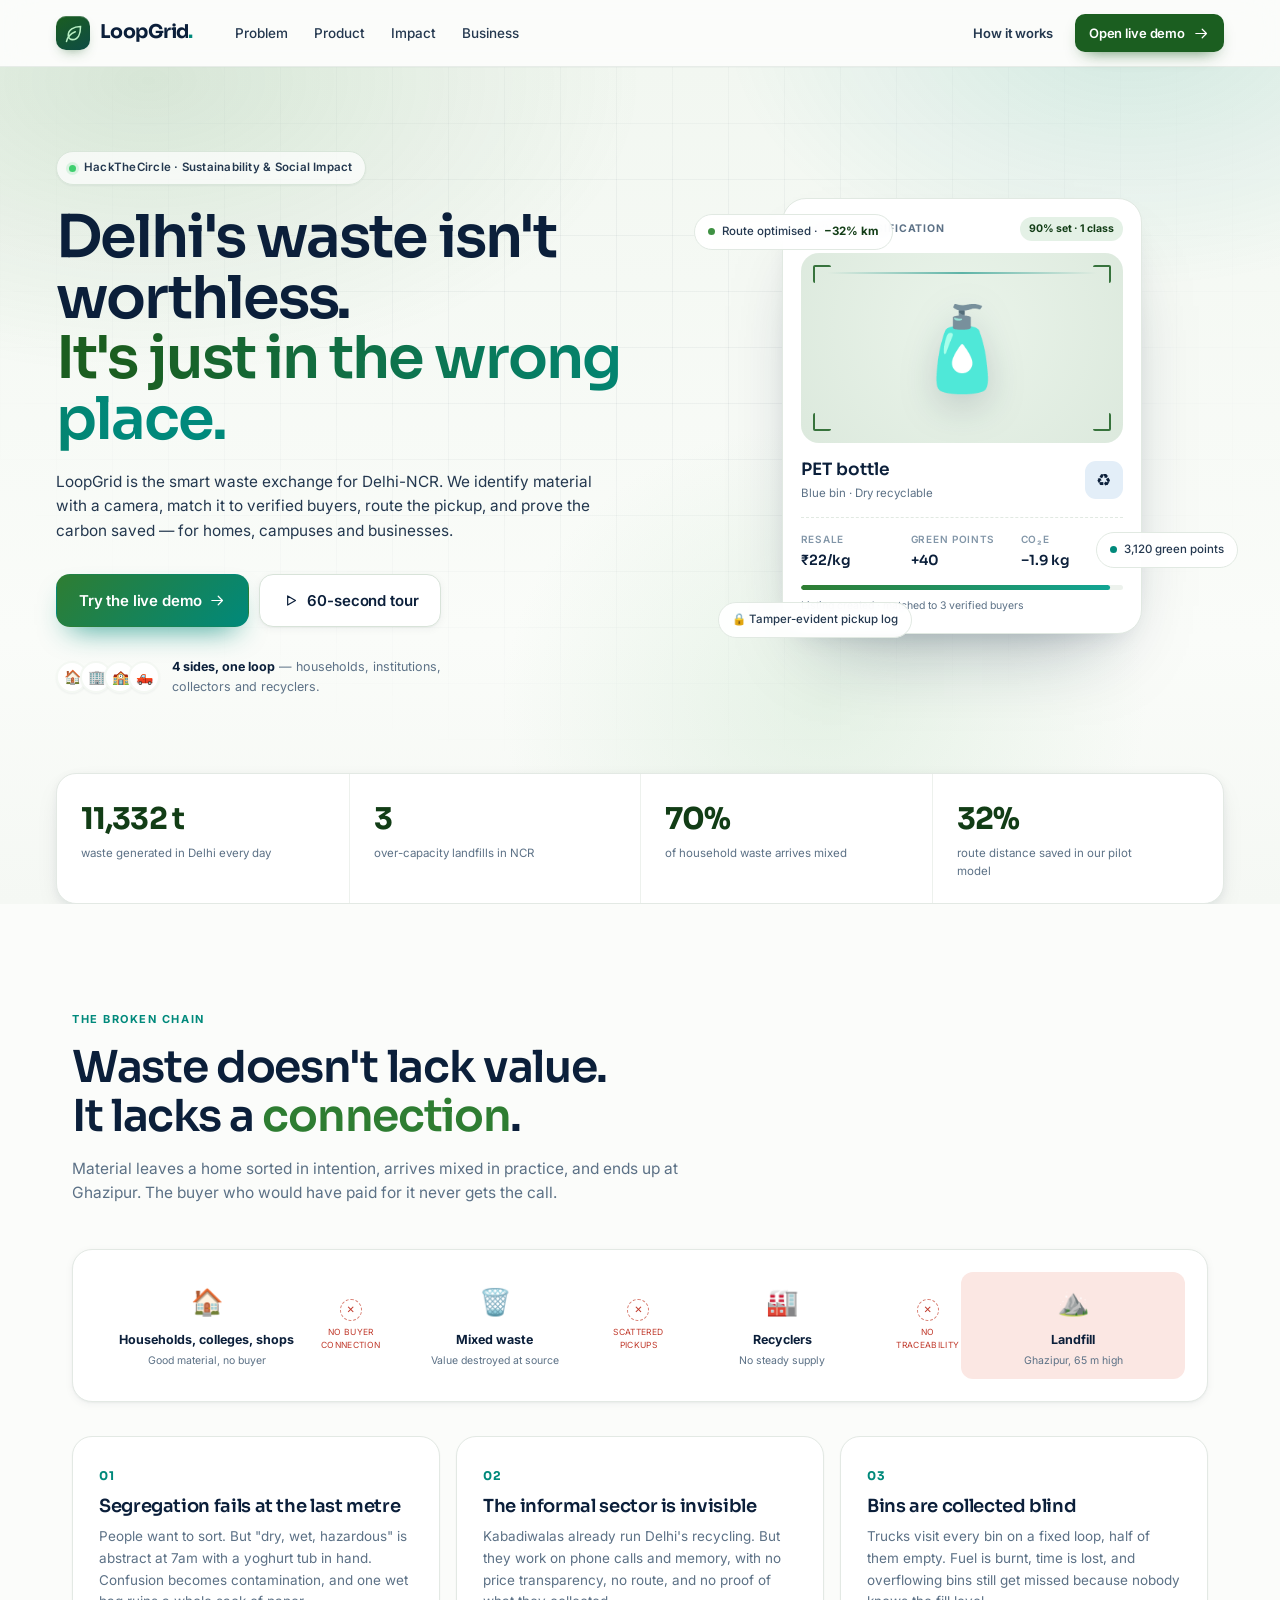
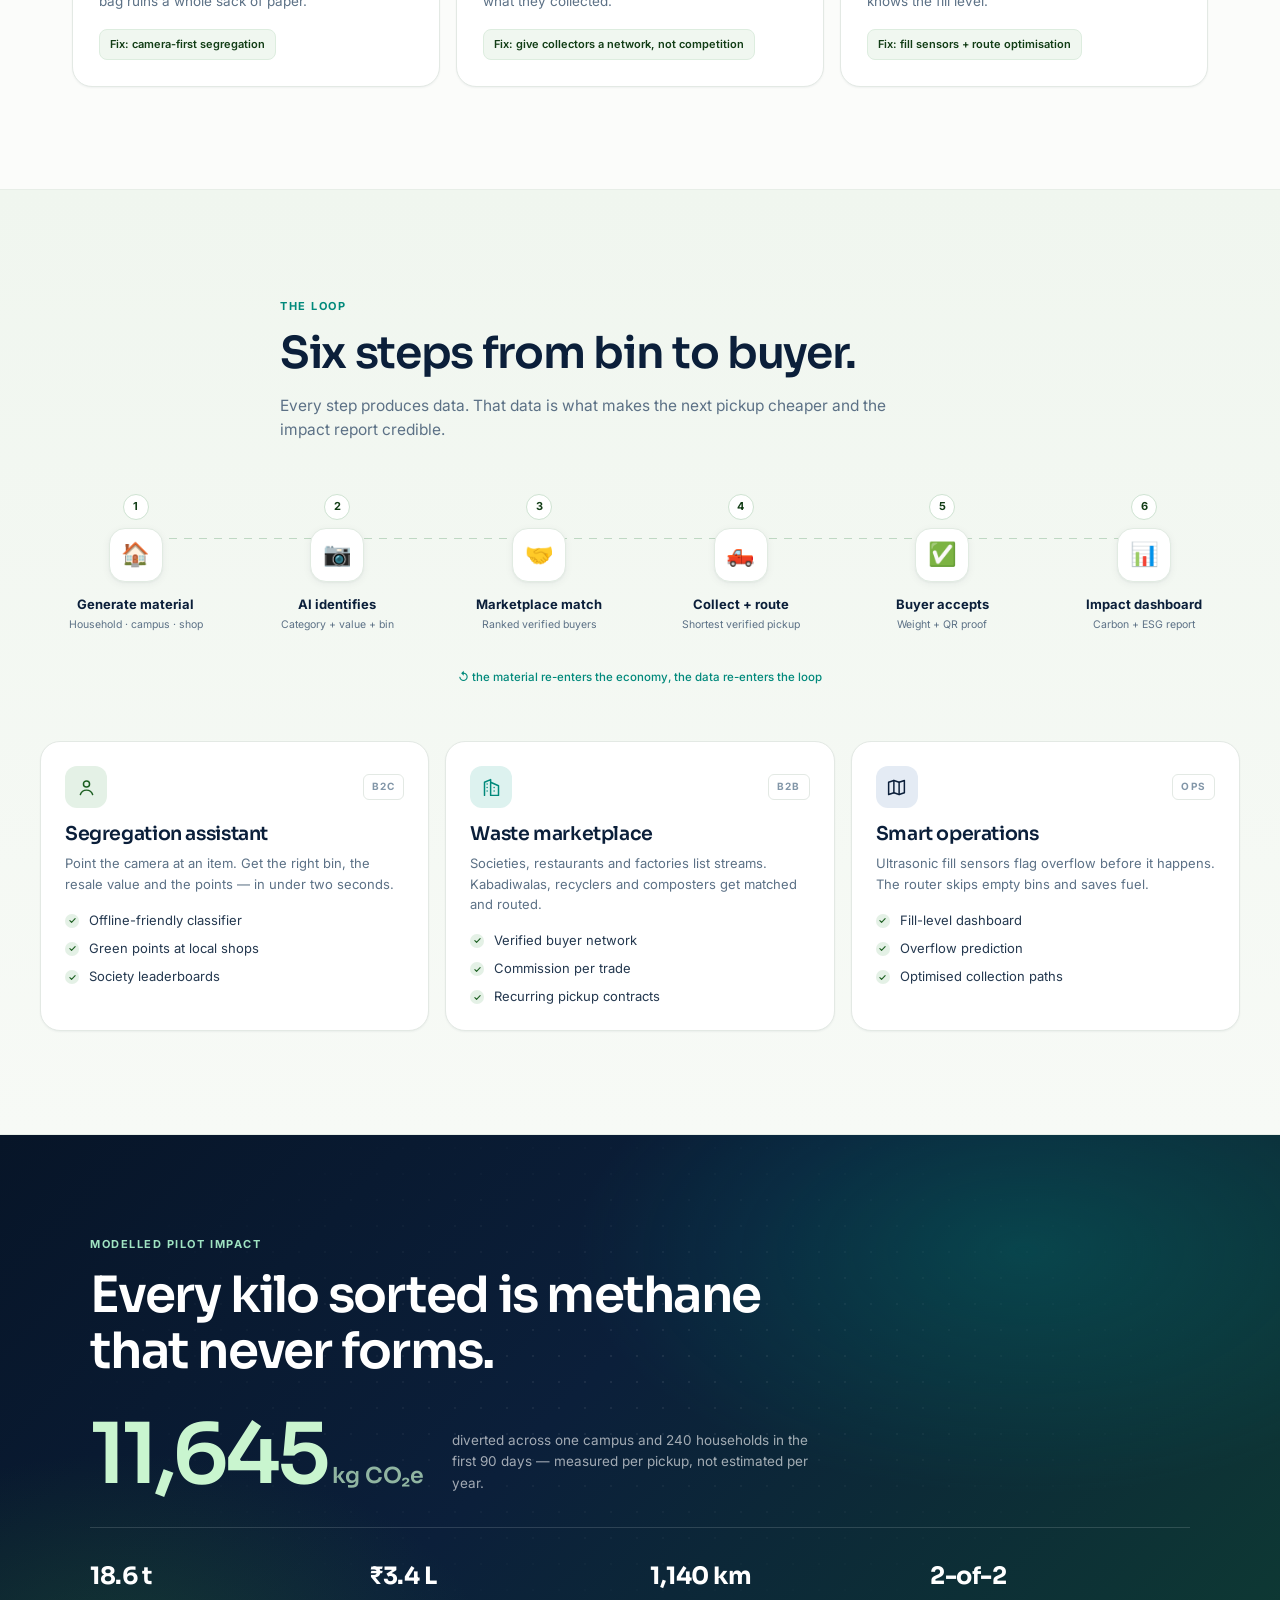
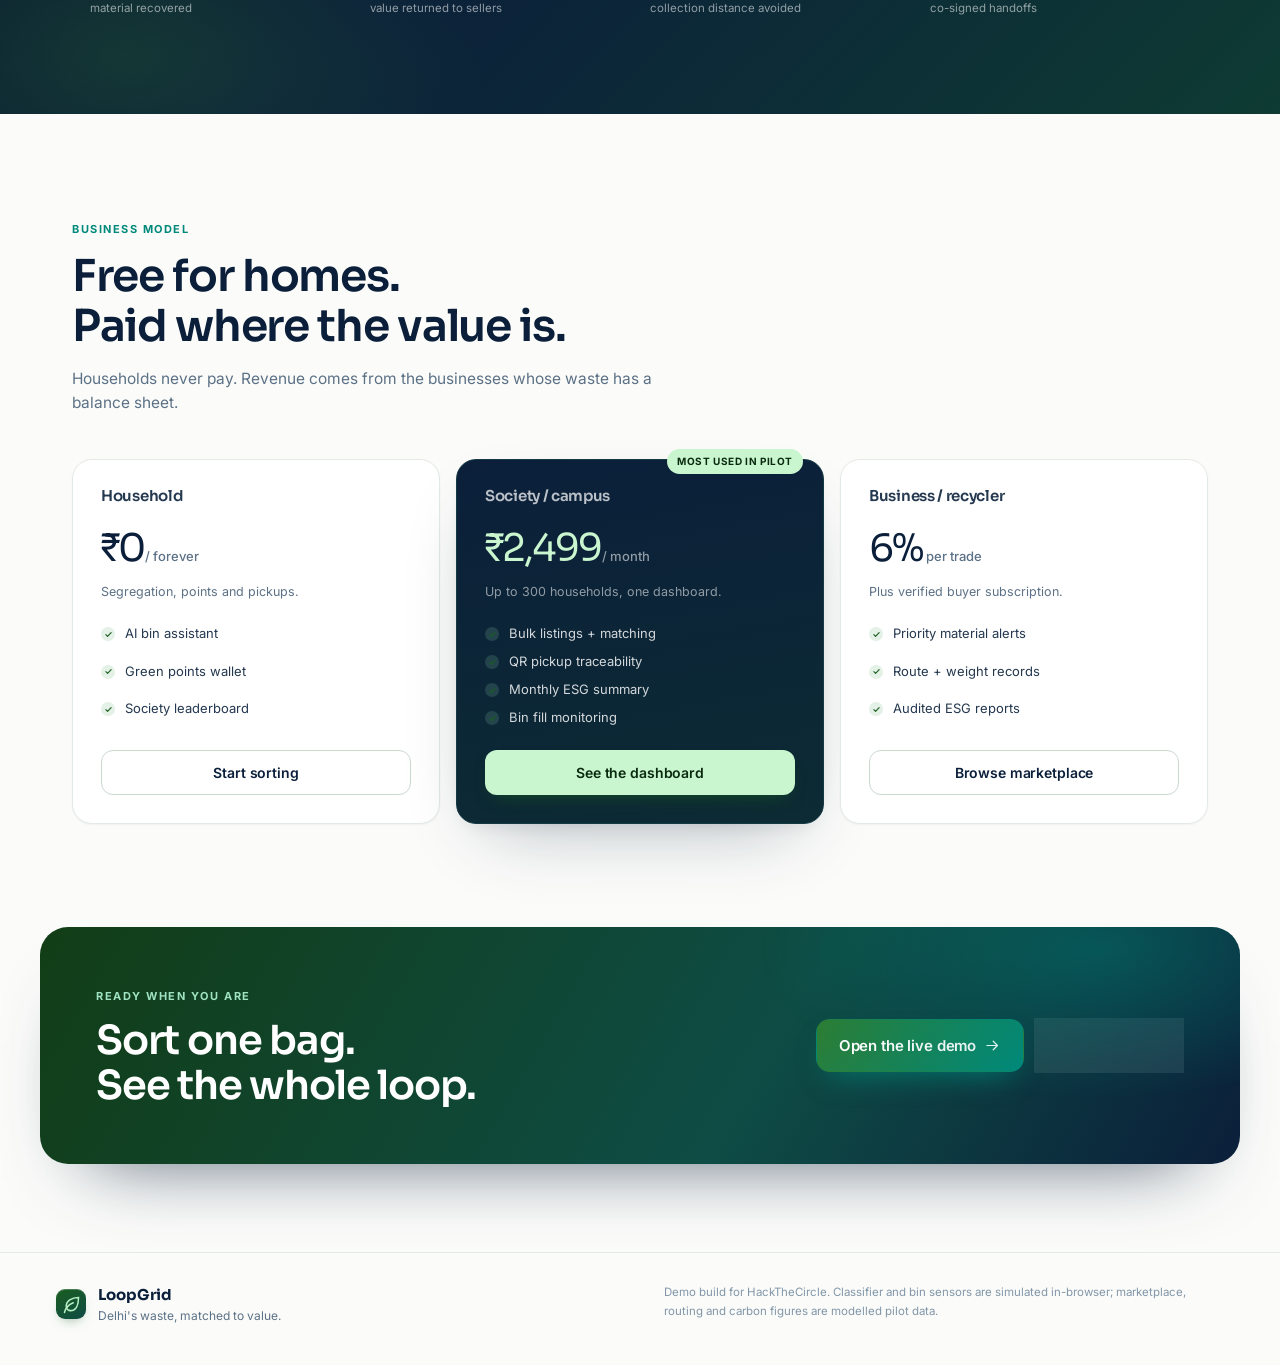
==== commit c97073ac: "Add conformal gate, hard-case waste classes and source quality score" ====
--- a/index.html
+++ b/index.html
@@ -100,7 +100,7 @@
           <div class="scan-card">
             <div class="scan-card-top">
               <span class="mini-label"><span class="live-dot"></span> Live classification</span>
-              <span class="mini-chip">96% match</span>
+              <span class="mini-chip">90% set · 1 class</span>
             </div>
             <div class="scan-frame">
               <div class="scan-frame-item">🧴</div>
@@ -230,7 +230,7 @@
           <div><b>18.6 t</b><span>material recovered</span></div>
           <div><b>₹3.4 L</b><span>value returned to sellers</span></div>
           <div><b>1,140 km</b><span>collection distance avoided</span></div>
-          <div><b>96%</b><span>pickup traceability</span></div>
+          <div><b>2-of-2</b><span>co-signed handoffs</span></div>
         </div>
       </div>
     </section>
@@ -471,7 +471,7 @@
           <section class="card scan-stage">
             <div class="stage-head">
               <span class="mini-label"><span class="live-dot"></span> Viewfinder</span>
-              <span class="stage-hint" id="stageHint">Demo classifier · 7 sample items</span>
+              <span class="stage-hint" id="stageHint">Demo classifier · 13 sample items</span>
             </div>
             <div class="viewfinder" id="viewfinder">
               <video id="camera" autoplay playsinline muted hidden></video>
@@ -498,7 +498,16 @@
               <button class="sample" data-sample="glass"><span>🫙</span>Glass jar</button>
               <button class="sample" data-sample="mixed"><span>🗑️</span>Mixed bag</button>
             </div>
-            <p class="stage-note"><svg class="icon"><use href="#i-shield"/></svg> On-device inference in production. This demo runs a scripted classifier on the samples above.</p>
+            <div class="samples samples-hard" id="samplesHard">
+              <span class="samples-label">Hard cases</span>
+              <button class="sample" data-sample="multilayer"><span>🍟</span>Chip wrapper</button>
+              <button class="sample" data-sample="tetrapak"><span>🥛</span>Tetra Pak</button>
+              <button class="sample" data-sample="thermocol"><span>🧊</span>Thermocol</button>
+              <button class="sample" data-sample="battery"><span>🔋</span>Battery</button>
+              <button class="sample" data-sample="sanitary"><span>🩹</span>Sanitary waste</button>
+              <button class="sample" data-sample="unknown"><span>❓</span>Unknown</button>
+            </div>
+            <p class="stage-note"><svg class="icon"><use href="#i-shield"/></svg> On-device inference in production. This demo runs a scripted classifier and a scripted 90% conformal set.</p>
           </section>
 
           <section class="card scan-result" id="scanResult">
@@ -507,8 +516,8 @@
               <h2>No scan yet</h2>
               <p>Pick a sample or enable the camera, then hit <b>Classify item</b>. The result appears here with bin, value and buyer fit.</p>
               <div class="empty-hints">
-                <span><svg class="icon"><use href="#i-zap"/></svg> ~1.8s inference</span>
-                <span><svg class="icon"><use href="#i-shield"/></svg> 70% confidence gate</span>
+                <span><svg class="icon"><use href="#i-zap"/></svg> ~1s demo inference</span>
+                <span><svg class="icon"><use href="#i-shield"/></svg> 90% conformal set</span>
               </div>
             </div>
             <div class="result-loading" id="resultLoading" hidden>
@@ -538,6 +547,10 @@
                 <button role="option" data-value="ewaste">🔌 E-waste</button>
                 <button role="option" data-value="glass">🫙 Glass jar</button>
                 <button role="option" data-value="mixed">🗑️ Mixed bag</button>
+                <button role="option" data-value="multilayer">🍟 Multilayer wrapper</button>
+                <button role="option" data-value="tetrapak">🥛 Tetra Pak carton</button>
+                <button role="option" data-value="battery">🔋 Battery</button>
+                <button role="option" data-value="sanitary">🩹 Sanitary waste</button>
               </div>
             </div>
             <button class="btn btn-outline" id="manualBtn">Show guidance</button>
@@ -739,6 +752,15 @@
           </section>
         </div>
 
+        <section class="card source-score">
+          <div class="card-head">
+            <div><h2>Source quality score</h2><p>Contamination history per society · October</p></div>
+            <span class="chip">Buyers price by source</span>
+          </div>
+          <div class="source-list" id="sourceList"></div>
+          <p class="source-rule"><b>Scoring rule:</b> 100 − (contamination % × 1.5) − (reject-stream % × 2.0), clamped 0–100. Recalculated monthly from co-signed pickups, so a society that mixes waste sees its resale price fall.</p>
+        </section>
+
         <div class="impact-bottom">
           <section class="card leaderboard">
             <div class="card-head"><div><h2>Society leaderboard</h2><p>October · kg CO₂e avoided per household</p></div><span class="chip">Green Park · #3</span></div>
@@ -821,7 +843,7 @@
     </div>
     <div class="modal-body">
       <ol class="tour-steps">
-        <li><span class="tour-num">1</span><div><b>Ananya scans a bottle</b><p>Camera classifier returns "PET · blue bin · 96%". She confirms and 40 points land in her wallet.</p></div><span class="tour-emoji">🧴</span></li>
+        <li><span class="tour-num">1</span><div><b>Ananya scans a bottle</b><p>The calibrated classifier returns a 90% set with one class — PET · blue bin. She confirms and 40 points land in her wallet.</p></div><span class="tour-emoji">🧴</span></li>
         <li><span class="tour-num">2</span><div><b>The society lists 120 kg</b><p>Listings are scored, then ranked buyers see it. A verified recycler accepts at ₹22/kg.</p></div><span class="tour-emoji">🏢</span></li>
         <li><span class="tour-num">3</span><div><b>A collector gets the route</b><p>Fill sensors mark two bins as low. The router drops them, saving 4.6 km and 1.6 L of diesel.</p></div><span class="tour-emoji">🛻</span></li>
         <li><span class="tour-num">4</span><div><b>Impact becomes a report</b><p>QR events and weights hash-chain into a carbon record the buyer and the RWA can both audit.</p></div><span class="tour-emoji">📊</span></li>
--- a/assets/styles.css
+++ b/assets/styles.css
@@ -593,10 +593,23 @@
 .result-emoji { width: 50px; height: 50px; border-radius: 14px; display: grid; place-items: center; font-size: 26px; background: var(--green-50); border: 1px solid #DDEDDF; }
 .result-cat h2 { font-size: 20px; }
 .result-cat p { font-size: 11.5px; color: var(--muted); margin-top: 2px; }
-.confidence { font-size: 10px; font-weight: 700; color: var(--green-900); background: var(--green-100); border-radius: 999px; padding: 5px 9px; }
-.conf-bar { height: 7px; border-radius: 99px; background: #EDF2ED; overflow: hidden; }
-.conf-bar i { display: block; height: 100%; width: 100%; border-radius: inherit; background: linear-gradient(90deg, var(--green-600), var(--teal-500)); transform-origin: left; transform: scaleX(var(--s, 0)); transition: transform 700ms var(--ease-out); }
-.conf-label { display: flex; justify-content: space-between; font-size: 10.5px; color: var(--muted); margin-bottom: 5px; }
+.set-badge { font-size: 10px; font-weight: 700; color: var(--green-900); background: var(--green-100); border-radius: 999px; padding: 5px 9px; white-space: nowrap; }
+.set-badge.warn { color: #8A5A0B; background: var(--amber-100); }
+.set-block { display: grid; gap: 7px; background: #FAFCF9; border: 1px solid var(--line-2); border-radius: 12px; padding: 10px 11px; }
+.set-label { display: flex; justify-content: space-between; gap: 8px; font-size: 10px; text-transform: uppercase; letter-spacing: .06em; color: var(--muted-2); font-weight: 600; }
+.set-row { display: flex; flex-wrap: wrap; gap: 5px; }
+.set-chip { font: inherit; font-size: 11px; font-weight: 600; padding: 5px 9px; border-radius: 999px; border: 1px solid var(--line); background: #fff; color: var(--ink-2); cursor: pointer; transition: transform 120ms var(--ease-out), border-color 140ms ease, background-color 140ms ease; }
+.set-chip:hover:not(:disabled) { border-color: #CFE3D2; background: var(--green-50); }
+.set-chip:active:not(:disabled) { transform: scale(.96); }
+.set-chip.on { background: var(--green-100); border-color: #BEDCC3; color: var(--green-900); }
+.set-chip:disabled { cursor: default; }
+.set-chip.empty { border-style: dashed; color: var(--muted); background: transparent; }
+.set-note { font-size: 10.5px; color: var(--muted); line-height: 1.5; }
+.weight-note { font-size: 10.5px; color: var(--muted-2); line-height: 1.5; }
+.hazard-banner { display: flex; gap: 9px; background: var(--red-100); border: 1px solid #F2CFC9; border-radius: 12px; padding: 11px 12px; font-size: 11.5px; color: #7E2A20; line-height: 1.55; }
+.hazard-banner .icon { width: 15px; height: 15px; flex: none; margin-top: 1px; }
+.samples-hard { margin-top: 8px; padding-top: 8px; border-top: 1px dashed var(--line); }
+.samples-label { font-size: 9.5px; text-transform: uppercase; letter-spacing: .08em; color: var(--muted-2); font-weight: 700; align-self: center; margin-right: 2px; }
 .result-grid { display: grid; grid-template-columns: repeat(3, 1fr); gap: 8px; }
 .result-cell { background: #FAFCF9; border: 1px solid var(--line-2); border-radius: 12px; padding: 10px 11px; }
 .result-cell span { display: block; font-size: 9.5px; text-transform: uppercase; letter-spacing: .06em; color: var(--muted-2); font-weight: 600; }
@@ -865,6 +878,23 @@
 .leader-value { font-size: 11px; font-weight: 700; color: var(--green-900); }
 .leader-bar { width: 60px; height: 5px; border-radius: 99px; background: #EDF2ED; overflow: hidden; flex: none; }
 .leader-bar i { display: block; height: 100%; background: var(--green-500); border-radius: inherit; transform-origin: left; transform: scaleX(var(--s, .5)); }
+
+.source-score { margin-bottom: 16px; }
+.source-list { display: grid; gap: 2px; }
+.source-row { display: flex; align-items: center; gap: 10px; padding: 9px 4px; border-bottom: 1px dashed var(--line-2); font-size: 12px; }
+.source-row:last-child { border-bottom: 0; }
+.source-row.me { background: var(--green-50); border-radius: 8px; padding-inline: 8px; }
+.source-name { flex: 1; min-width: 0; }
+.source-name b { font-weight: 600; }
+.source-name small { display: block; font-size: 9.5px; color: var(--muted); }
+.source-contam { font-size: 10px; color: var(--muted); white-space: nowrap; }
+.source-contam b { color: #8A5A0B; font-weight: 700; }
+.source-bar { width: 84px; height: 5px; border-radius: 99px; background: #EDF2ED; overflow: hidden; flex: none; }
+.source-bar i { display: block; height: 100%; background: var(--green-500); border-radius: inherit; transform-origin: left; transform: scaleX(var(--s, .5)); }
+.source-score-val { font-family: var(--display); font-size: 13px; font-weight: 700; color: var(--green-900); width: 54px; text-align: right; }
+.source-score-val small { font-family: var(--body); font-size: 9px; color: var(--muted); font-weight: 500; }
+.source-rule { font-size: 10px; color: var(--muted-2); line-height: 1.55; margin-top: 10px; padding-top: 10px; border-top: 1px solid var(--line-2); }
+.source-rule b { color: var(--ink-2); font-weight: 600; }
 
 .ledger { display: grid; gap: 0; }
 .ledger-item { display: flex; gap: 11px; position: relative; padding-bottom: 14px; }
@@ -1111,6 +1141,10 @@
   .manual-actions .select { flex: 1 1 100%; }
   .manual-actions .select-trigger { width: 100%; justify-content: space-between; }
   .toast-stack { left: 12px; right: 12px; bottom: 80px; max-width: none; }
+  .source-row { gap: 7px; font-size: 11.5px; }
+  .source-bar { display: none; }
+  .source-contam { font-size: 9.5px; }
+  .source-score-val { width: 46px; font-size: 12px; }
 }
 
 /* =========================================================
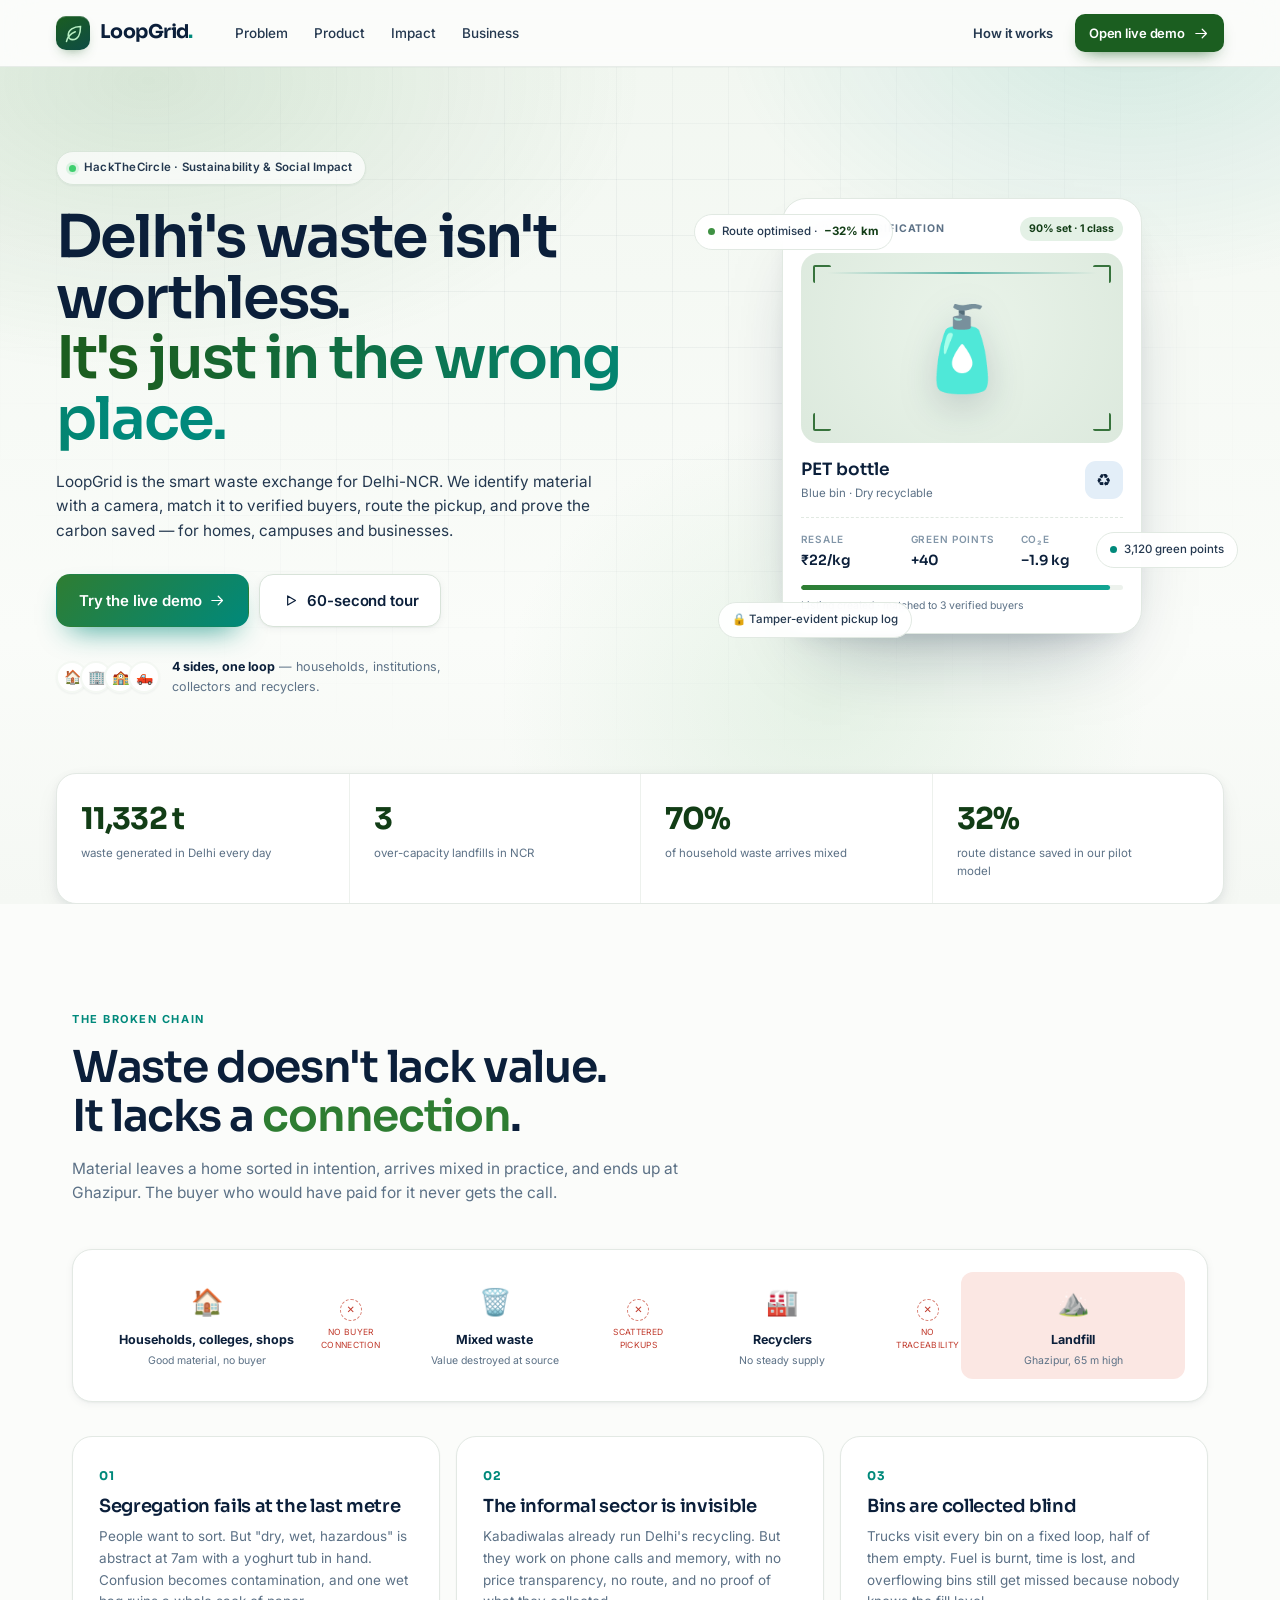
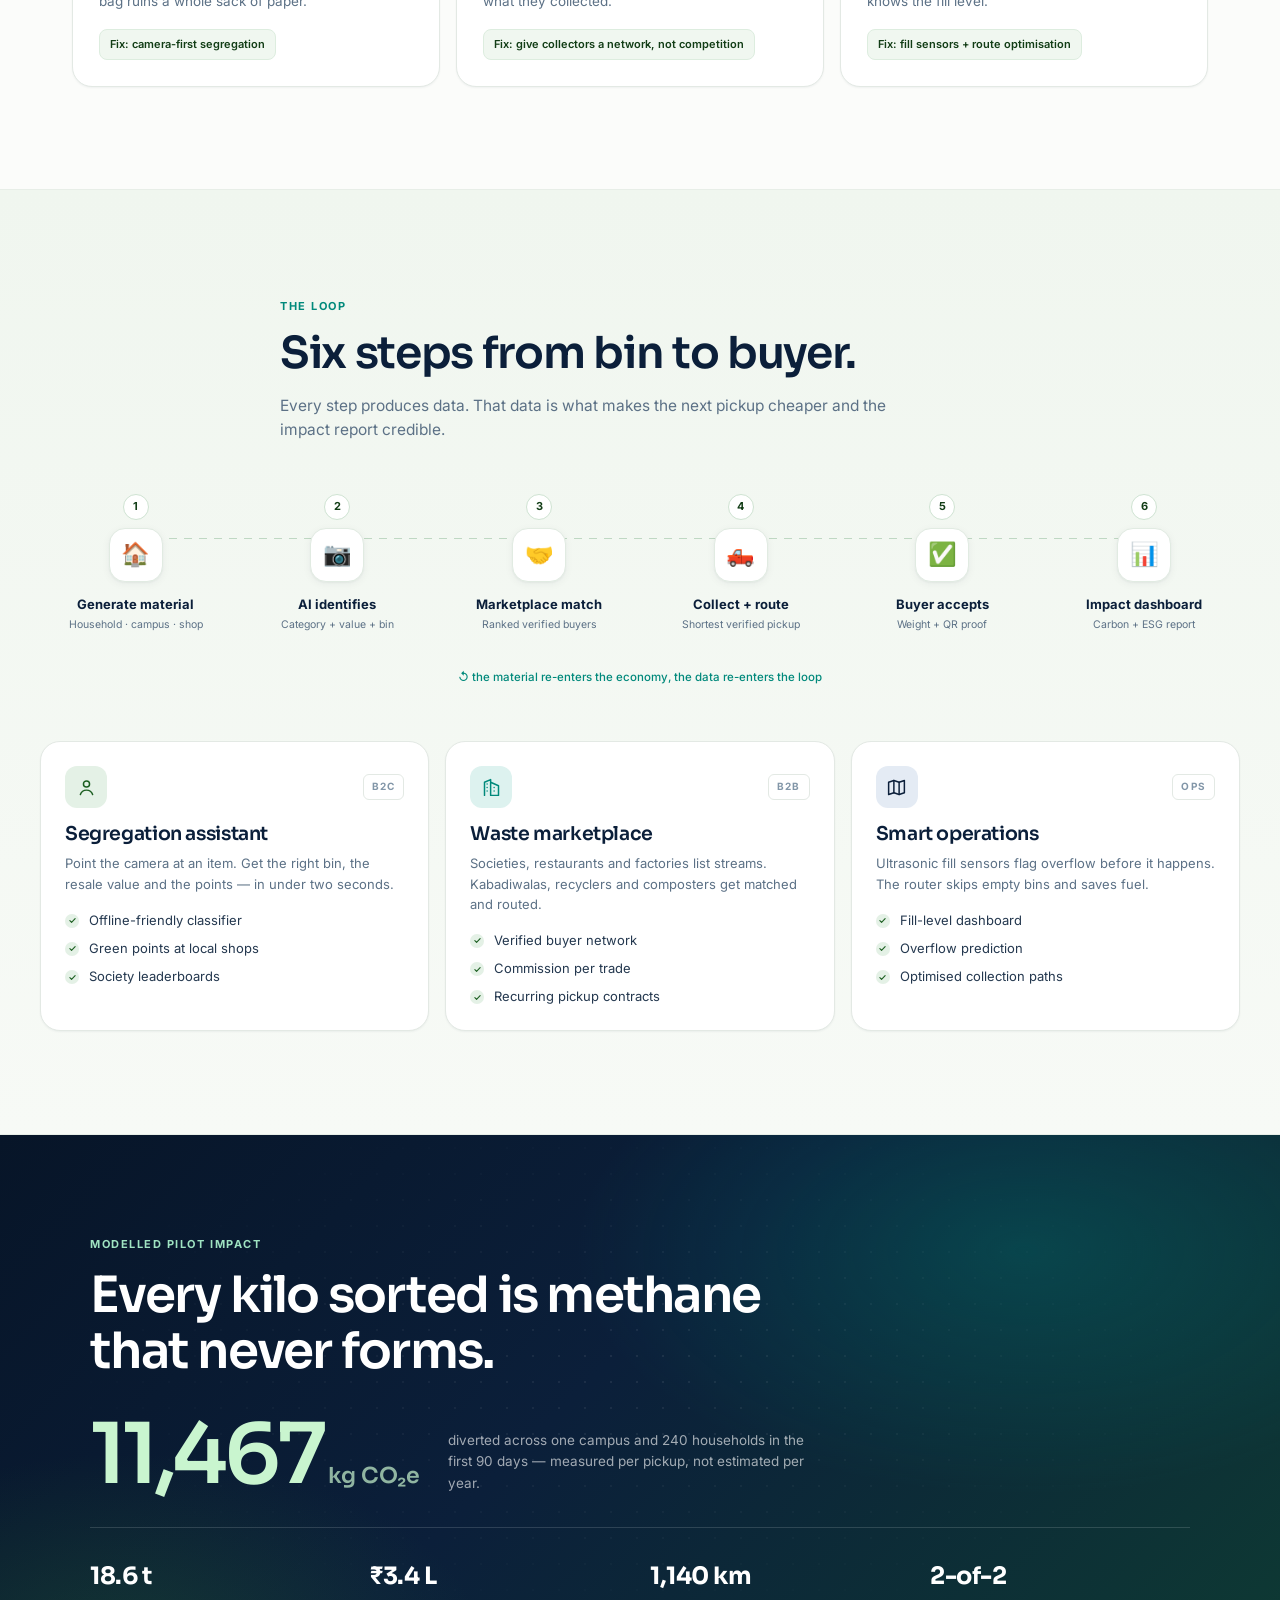
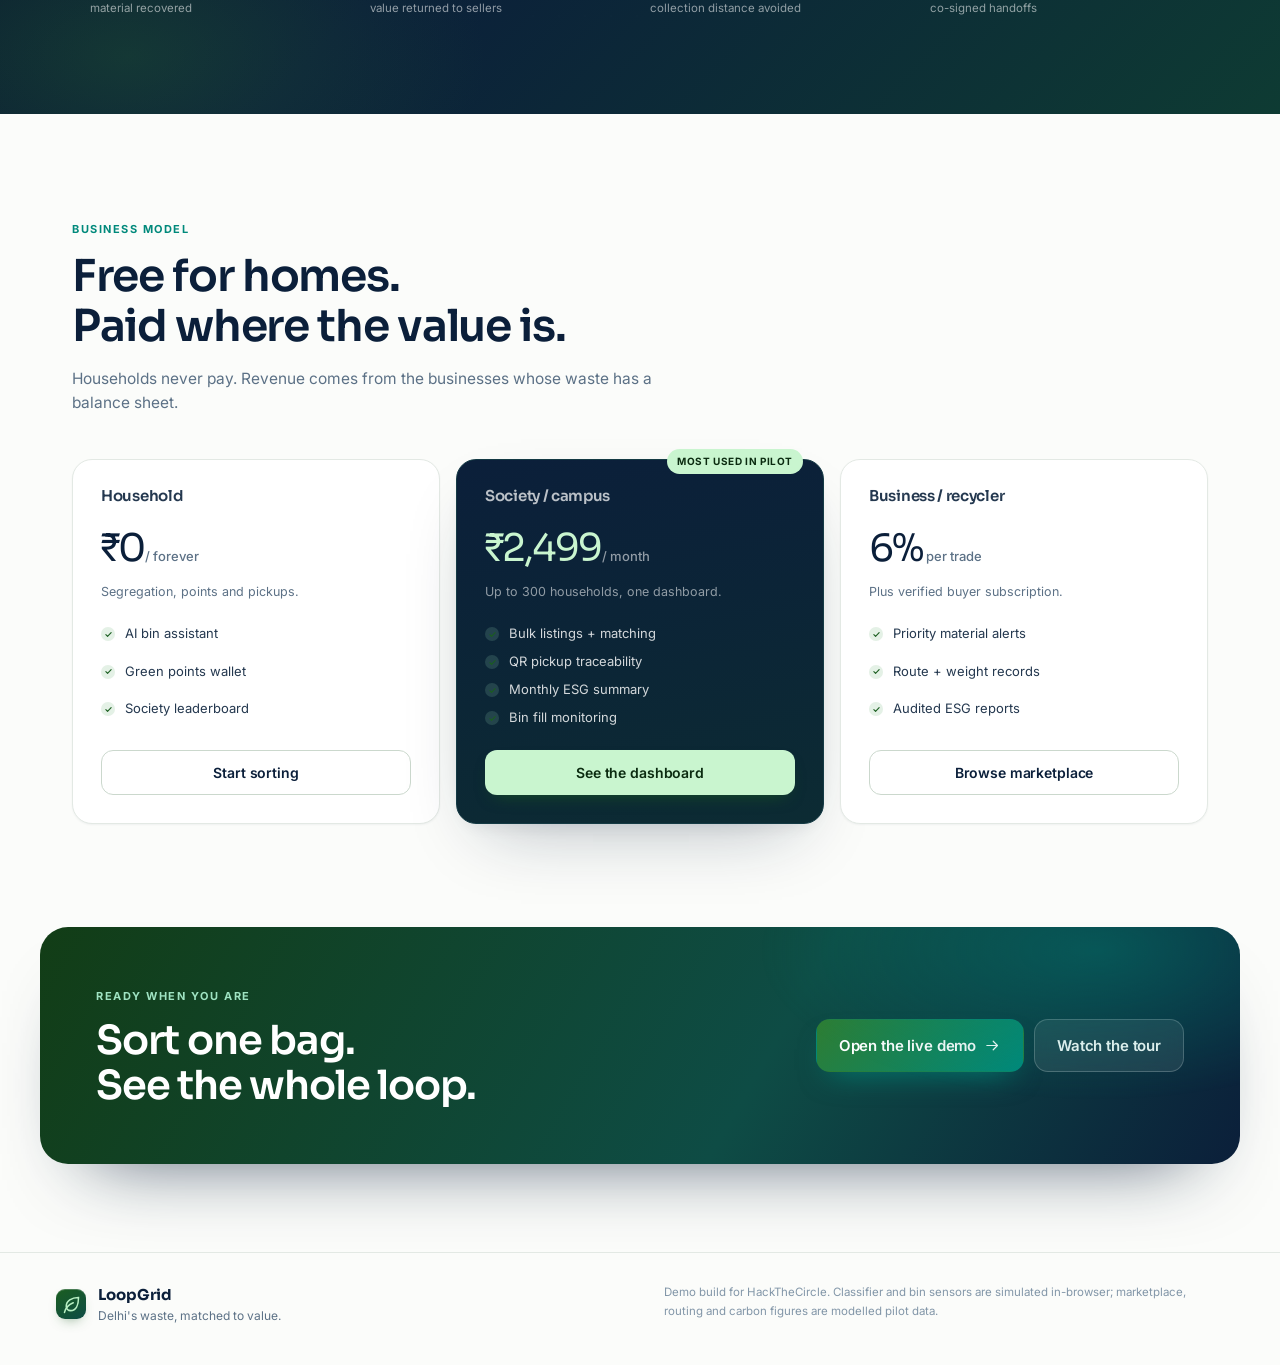
==== commit d06f9258: "Add co-signed ledger, collector passport and live price feedback" ====
--- a/index.html
+++ b/index.html
@@ -428,6 +428,35 @@
             <ul class="activity-list" id="homeActivity"></ul>
           </section>
 
+          <section class="card collector-card">
+            <div class="collector-head">
+              <div class="collector-id">
+                <span class="collector-avatar" aria-hidden="true">RK</span>
+                <div>
+                  <p class="card-label">Kabadiwala-first · verified collector</p>
+                  <h2>Rafiq Khan <span class="rep-badge"><svg class="icon"><use href="#i-check"/></svg> 4.9 reputation</span></h2>
+                  <p class="collector-meta">Green Park beat · 312 co-signed pickups · passport LG-KW-0412</p>
+                </div>
+              </div>
+              <span class="chip good"><svg class="icon"><use href="#i-shield"/></svg> KYC + UPI linked</span>
+            </div>
+            <div class="collector-grid">
+              <div class="collector-stat"><span>Settled this month</span><b>₹18,420</b><small>straight to UPI</small></div>
+              <div class="collector-stat"><span>Weight accuracy</span><b>98.6%</b><small>vs buyer scale</small></div>
+              <div class="collector-stat"><span>On-time pickups</span><b>96%</b><small>142 this quarter</small></div>
+              <div class="collector-stat"><span>Clean-handoff bonus</span><b>+6 pts</b><small>to source score</small></div>
+            </div>
+            <div class="collector-actions">
+              <div class="collector-channels">
+                <span class="channel-chip">हिन्दी voice notes</span>
+                <span class="channel-chip">WhatsApp bot</span>
+                <span class="channel-chip">Works on a ₹8,000 phone</span>
+              </div>
+              <button class="btn btn-primary btn-sm" data-collector-payout>Release ₹1,240 on QR</button>
+            </div>
+            <p class="collector-note">Demo passport. In production the reputation is built only from dual-signed handoffs — not self-reported ratings — so a collector’s record travels with them between apps.</p>
+          </section>
+
           <section class="card onboard-card">
             <div class="card-head">
               <div><h2>Finish setting up</h2><p>3 steps · about 4 minutes</p></div>
@@ -507,7 +536,7 @@
               <button class="sample" data-sample="sanitary"><span>🩹</span>Sanitary waste</button>
               <button class="sample" data-sample="unknown"><span>❓</span>Unknown</button>
             </div>
-            <p class="stage-note"><svg class="icon"><use href="#i-shield"/></svg> On-device inference in production. This demo runs a scripted classifier and a scripted 90% conformal set.</p>
+            <p class="stage-note"><svg class="icon"><use href="#i-shield"/></svg> Production pipeline: EXIF stripped and background blurred on-device, scans queued in IndexedDB, DPDP consent before upload. This demo runs a scripted classifier.</p>
           </section>
 
           <section class="card scan-result" id="scanResult">
@@ -768,9 +797,11 @@
           </section>
 
           <section class="card ledger-card">
-            <div class="card-head"><div><h2>Traceability ledger</h2><p>Hash-chained pickup events</p></div><span class="chip good"><svg class="icon"><use href="#i-shield"/></svg> Intact</span></div>
+            <div class="card-head"><div><h2>Co-signed ledger</h2><p>Collector + buyer sign every handoff</p></div><span class="chip good"><svg class="icon"><use href="#i-shield"/></svg> 2-of-2 · intact</span></div>
             <div class="ledger" id="ledgerList"></div>
-            <p class="ledger-note">Each event stores the previous hash, so a deleted or edited pickup breaks the chain and is flagged in the ESG report.</p>
+            <div class="merkle-anchor" id="merkleAnchor"></div>
+            <p class="ledger-note">Ed25519 signatures from both parties. A daily Merkle root is committed to a public repo, so neither side — nor LoopGrid — can rewrite a row alone.</p>
+            <p class="ledger-note muted">Demo: rows, signatures and the anchor are illustrative. No keys are generated in this build.</p>
           </section>
         </div>
       </section>
--- a/assets/styles.css
+++ b/assets/styles.css
@@ -519,6 +519,29 @@
 .activity-list p b { font-weight: 600; }
 .activity-list small { font-size: 10px; color: var(--muted-2); display: block; margin-top: 1px; }
 
+/* Kabadiwala-first collector passport */
+.collector-card { grid-column: span 12; background: linear-gradient(150deg, #0B1F3A, #0D2B33 72%, #123A30); border-color: #15343c; color: #fff; }
+.collector-head { display: flex; align-items: flex-start; justify-content: space-between; gap: 14px; flex-wrap: wrap; }
+.collector-id { display: flex; gap: 13px; align-items: center; min-width: 0; }
+.collector-avatar { width: 48px; height: 48px; border-radius: 14px; display: grid; place-items: center; flex: none; font-family: var(--display); font-size: 16px; font-weight: 700; letter-spacing: .02em; color: #0B1F3A; background: linear-gradient(150deg, #C9F5CF, #7FE0A4); }
+.collector-card .card-label { color: rgba(255,255,255,.5); margin-bottom: 3px; }
+.collector-id h2 { display: flex; align-items: center; gap: 8px; flex-wrap: wrap; font-size: 16px; color: #fff; }
+.rep-badge { display: inline-flex; align-items: center; gap: 4px; font-family: var(--font); font-size: 9.5px; font-weight: 700; letter-spacing: .02em; color: #0B1F3A; background: #C9F5CF; border-radius: 999px; padding: 3px 7px; }
+.rep-badge .icon { width: 10px; height: 10px; }
+.collector-meta { font-size: 10.5px; color: rgba(255,255,255,.58); margin-top: 2px; }
+.collector-card .chip.good { background: rgba(127,224,164,.14); border-color: rgba(127,224,164,.32); color: #B6F0C7; }
+.collector-grid { display: grid; grid-template-columns: repeat(4, 1fr); gap: 10px; margin-top: 16px; }
+.collector-stat { background: rgba(255,255,255,.055); border: 1px solid rgba(255,255,255,.1); border-radius: 12px; padding: 11px 12px; }
+.collector-stat span { display: block; font-size: 9.5px; text-transform: uppercase; letter-spacing: .06em; color: rgba(255,255,255,.5); font-weight: 600; }
+.collector-stat b { display: block; font-family: var(--display); font-size: 18px; letter-spacing: -.02em; margin-top: 3px; color: #C9F5CF; }
+.collector-stat small { display: block; font-size: 9.5px; color: rgba(255,255,255,.45); margin-top: 1px; }
+.collector-actions { display: flex; align-items: center; justify-content: space-between; gap: 12px; flex-wrap: wrap; margin-top: 14px; }
+.collector-channels { display: flex; gap: 6px; flex-wrap: wrap; }
+.channel-chip { font-size: 10px; font-weight: 600; color: rgba(255,255,255,.74); border: 1px solid rgba(255,255,255,.16); border-radius: 999px; padding: 4px 9px; }
+.collector-card .btn-primary { background: #C9F5CF; color: #0B1F3A; border-color: #C9F5CF; }
+.collector-card .btn-primary:hover { background: #B6F0C7; border-color: #B6F0C7; }
+.collector-note { font-size: 10px; color: rgba(255,255,255,.42); line-height: 1.55; margin-top: 12px; padding-top: 10px; border-top: 1px solid rgba(255,255,255,.1); }
+
 .onboard-card { grid-column: span 12; }
 .onboard-count { font-size: 11px; font-weight: 600; color: var(--muted); }
 .onboard-steps { display: grid; grid-template-columns: repeat(3, 1fr); gap: 10px; }
@@ -606,6 +629,10 @@
 .set-chip.empty { border-style: dashed; color: var(--muted); background: transparent; }
 .set-note { font-size: 10.5px; color: var(--muted); line-height: 1.5; }
 .weight-note { font-size: 10.5px; color: var(--muted-2); line-height: 1.5; }
+.co2-note { font-size: 9.5px; color: var(--muted-2); line-height: 1.5; margin-top: -2px; }
+.price-feedback { display: flex; gap: 8px; align-items: flex-start; background: var(--amber-100); border: 1px solid #F3DFB6; border-radius: 12px; padding: 10px 11px; font-size: 11px; color: #6F470A; line-height: 1.5; }
+.price-feedback .icon { width: 14px; height: 14px; flex: none; margin-top: 2px; color: #B7791F; }
+.price-feedback b { font-weight: 700; }
 .hazard-banner { display: flex; gap: 9px; background: var(--red-100); border: 1px solid #F2CFC9; border-radius: 12px; padding: 11px 12px; font-size: 11.5px; color: #7E2A20; line-height: 1.55; }
 .hazard-banner .icon { width: 15px; height: 15px; flex: none; margin-top: 1px; }
 .samples-hard { margin-top: 8px; padding-top: 8px; border-top: 1px dashed var(--line); }
@@ -909,6 +936,16 @@
 .ledger-main small { display: block; font-size: 9.5px; color: var(--muted); }
 .ledger-hash { font-family: ui-monospace, "SF Mono", Menlo, Consolas, monospace; font-size: 9px; color: var(--muted-2); background: #F5F8F5; border: 1px solid var(--line-2); border-radius: 5px; padding: 2px 5px; margin-top: 3px; display: inline-block; }
 .ledger-note { font-size: 10px; color: var(--muted-2); line-height: 1.55; margin-top: 12px; padding-top: 10px; border-top: 1px dashed var(--line-2); }
+.ledger-note.muted { border-top: 0; padding-top: 0; margin-top: 4px; }
+.sig-row { display: flex; align-items: center; gap: 4px; flex-wrap: wrap; margin-top: 5px; }
+.sig-chip { display: inline-flex; align-items: center; gap: 3px; font-size: 9px; font-weight: 600; color: var(--green-900); background: var(--green-50); border: 1px solid #DDEDDF; border-radius: 999px; padding: 2px 6px; }
+.sig-chip .icon { width: 9px; height: 9px; color: var(--green-600); }
+.sig-badge { font-size: 8.5px; font-weight: 700; letter-spacing: .04em; text-transform: uppercase; color: var(--teal); background: var(--teal-100); border-radius: 999px; padding: 2px 6px; }
+.merkle-anchor { display: flex; align-items: center; justify-content: space-between; gap: 10px; flex-wrap: wrap; margin-top: 14px; padding: 11px 12px; border: 1px solid #DDEDDF; border-radius: 12px; background: var(--green-50); }
+.merkle-main { min-width: 0; }
+.merkle-label { display: block; font-size: 9px; text-transform: uppercase; letter-spacing: .07em; color: var(--muted); font-weight: 700; }
+.merkle-main b { display: block; font-family: ui-monospace, "SF Mono", Menlo, Consolas, monospace; font-size: 11px; color: var(--green-900); margin-top: 2px; }
+.merkle-main small { display: block; font-size: 9.5px; color: var(--muted-2); margin-top: 1px; }
 
 /* =========================================================
    MODALS + TOASTS
@@ -1079,6 +1116,7 @@
   .home-grid { display: block; }
   .home-grid > * { margin-bottom: 14px; }
   .quick-row { display: grid; grid-template-columns: 1fr; gap: 10px; }
+  .collector-grid { grid-template-columns: 1fr 1fr; }
   .impact-card { flex-direction: column; align-items: flex-start; }
   .ring-wrap { position: absolute; right: 18px; bottom: 18px; width: 104px; height: 104px; }
   .impact-tags { max-width: 60%; }
@@ -1145,6 +1183,11 @@
   .source-bar { display: none; }
   .source-contam { font-size: 9.5px; }
   .source-score-val { width: 46px; font-size: 12px; }
+  .collector-grid { grid-template-columns: 1fr 1fr; }
+  .collector-actions { align-items: stretch; }
+  .collector-actions .btn { width: 100%; }
+  .merkle-anchor .btn { width: 100%; }
+  .sig-row { gap: 3px; }
 }
 
 /* =========================================================
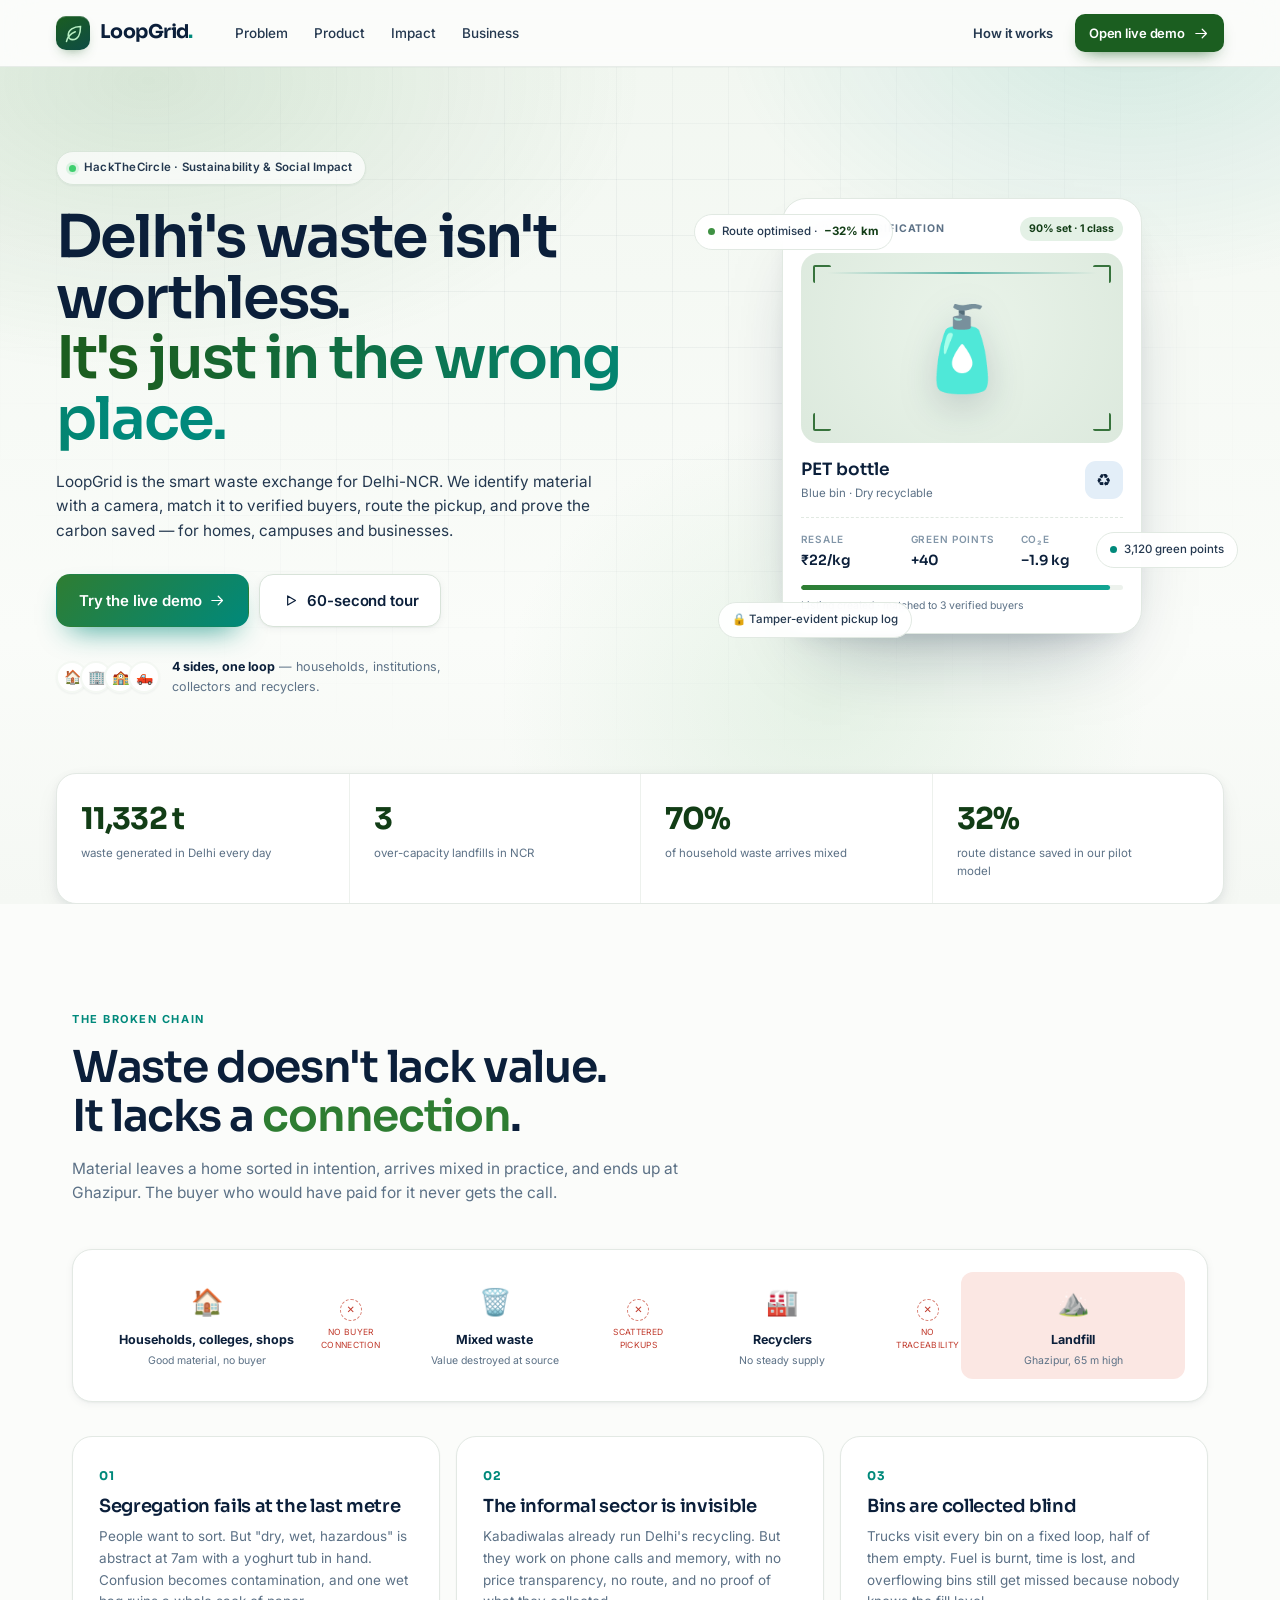
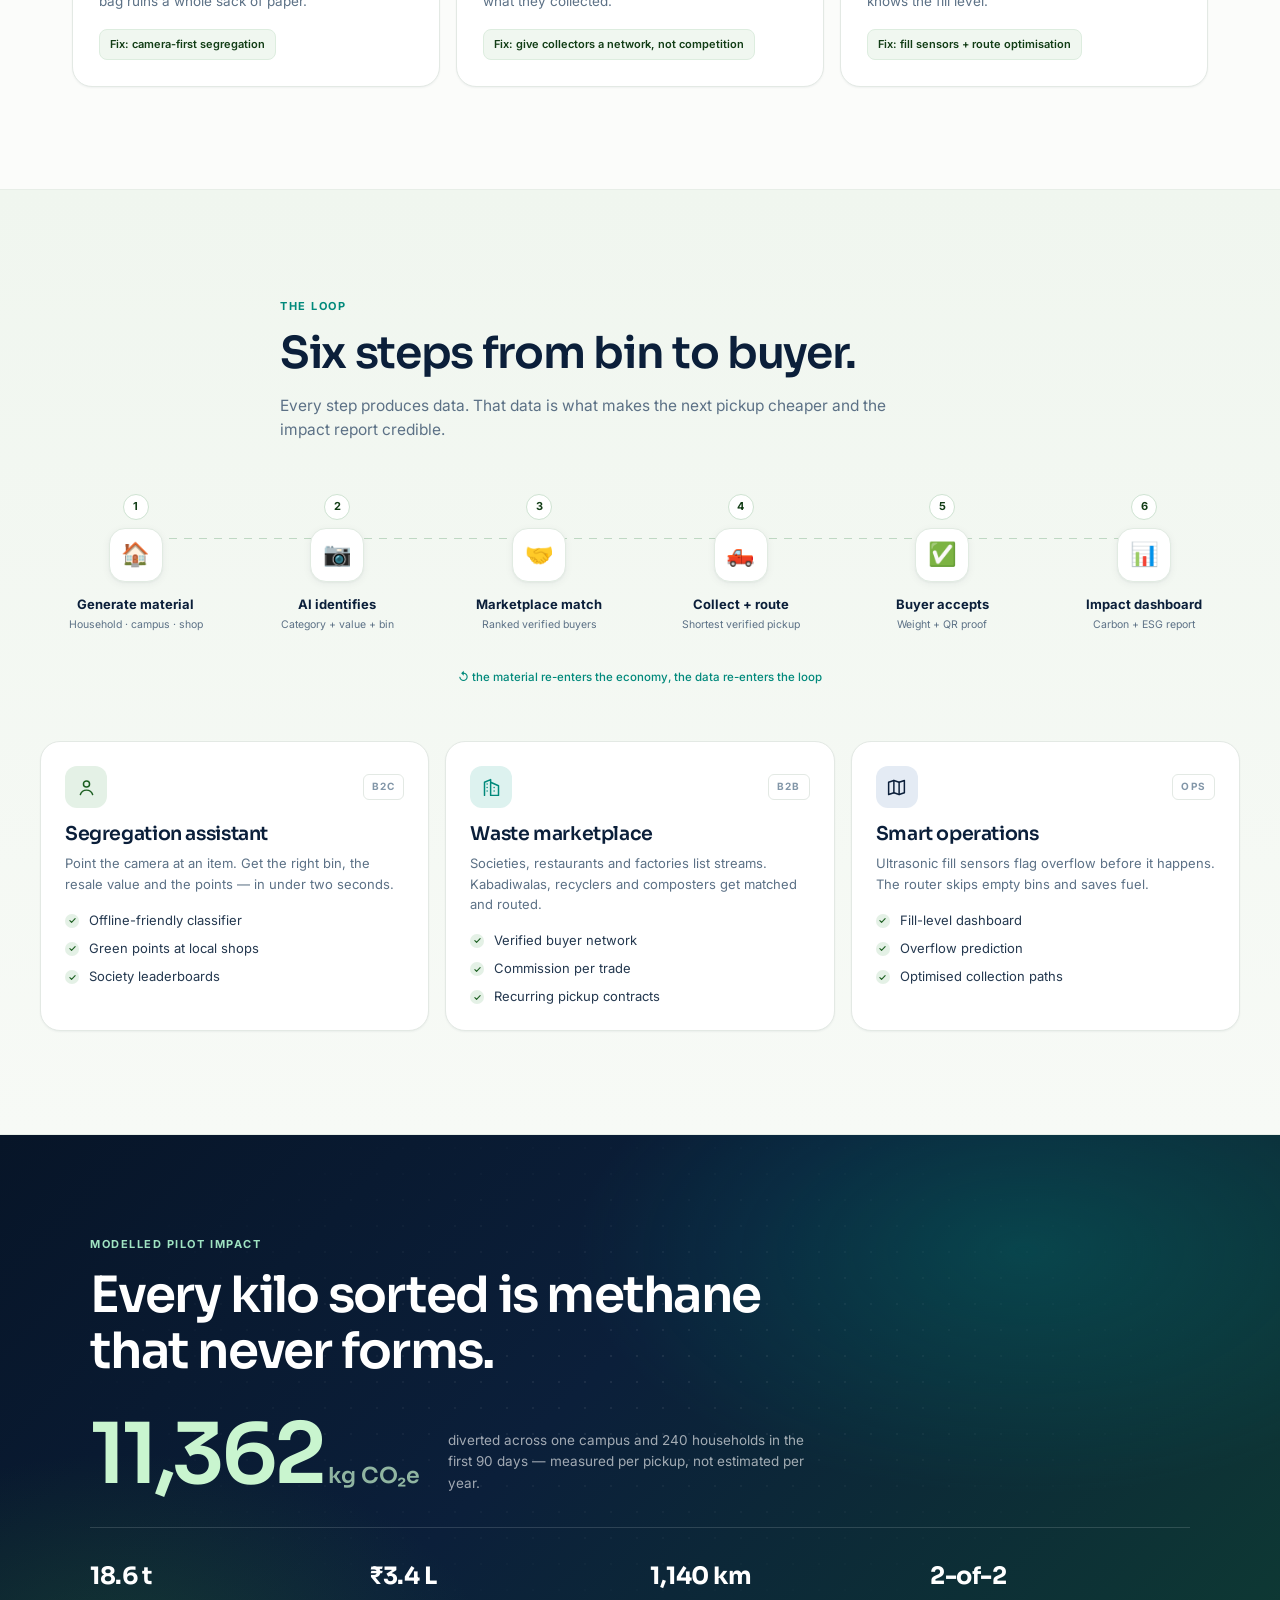
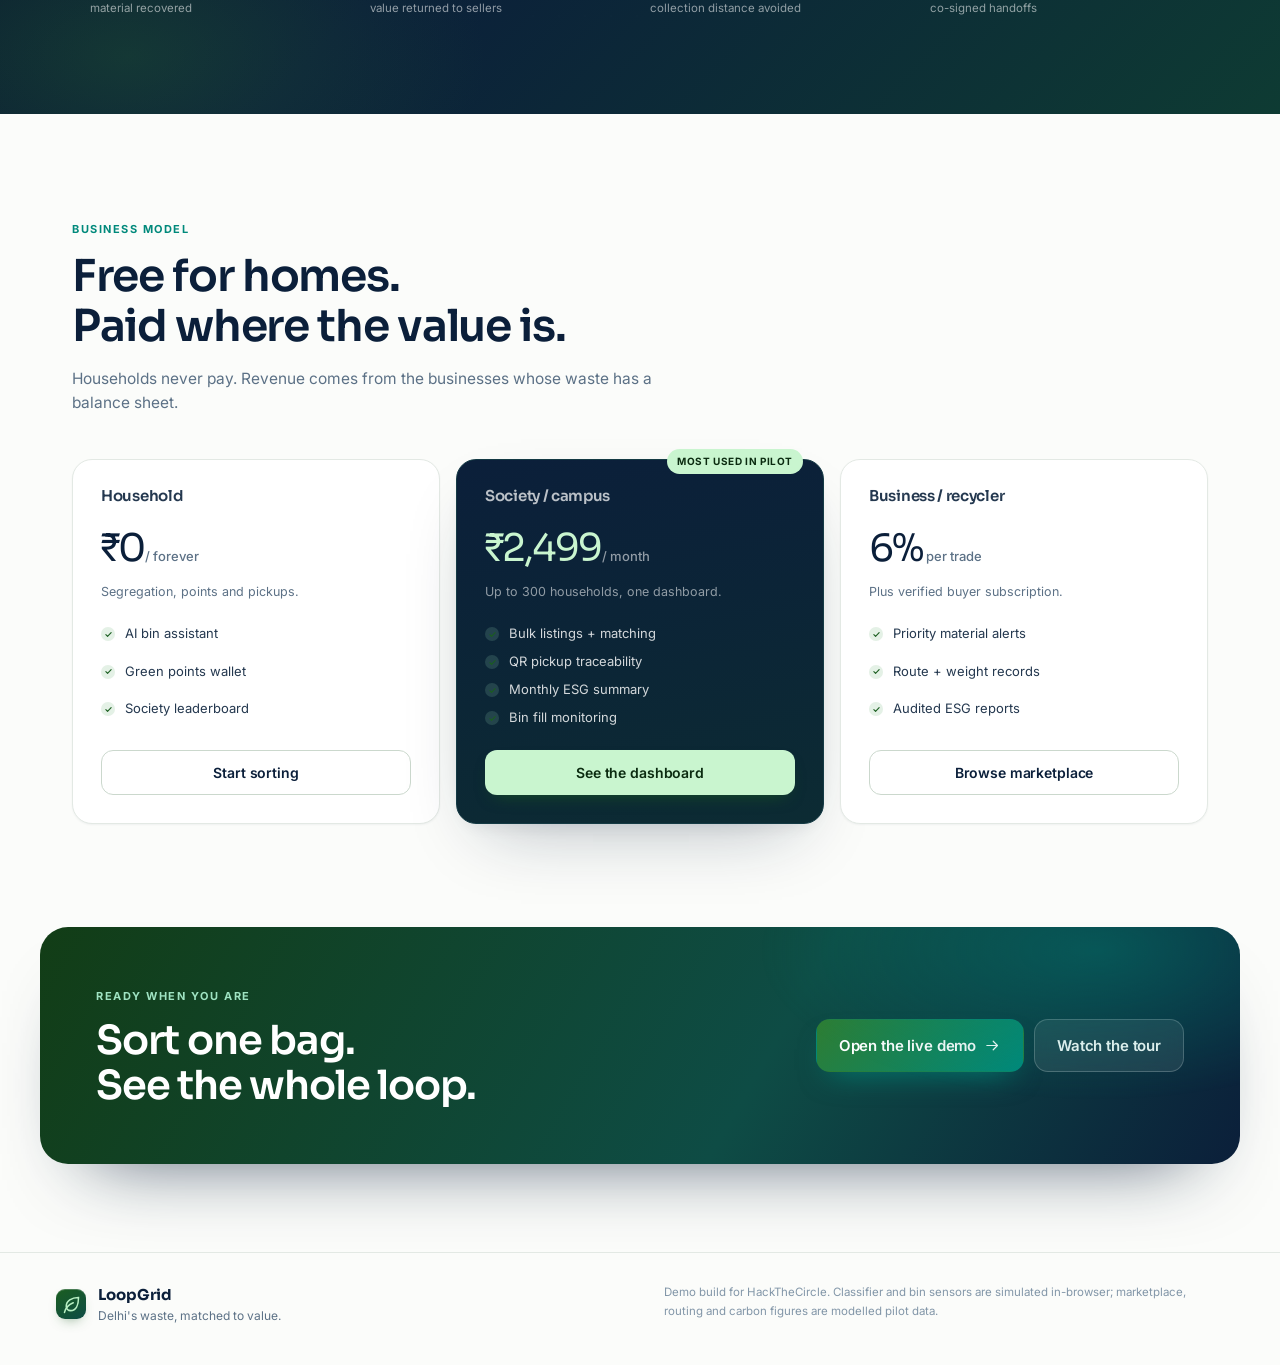
==== commit 921e8ed0: "Add Awaaz voice layer: ElevenLabs gateway, spoken receipts, pilot streak Voice: optional FastAPI gat" ====
--- a/index.html
+++ b/index.html
@@ -55,6 +55,10 @@
   <symbol id="i-recycle" viewBox="0 0 24 24"><path d="M7 7h9l-2-2M17 17H8l2 2"/><path d="M4.5 12a7.5 7.5 0 0 1 12-5.7M19.5 12a7.5 7.5 0 0 1-12 5.7"/></symbol>
   <symbol id="i-calendar" viewBox="0 0 24 24"><rect x="3.5" y="5" width="17" height="15" rx="2"/><path d="M8 3v4M16 3v4M3.5 10h17"/></symbol>
   <symbol id="i-flame" viewBox="0 0 24 24"><path d="M12 3c1 3.5-3 5-3 9a3.5 3.5 0 0 0 7 0c0-1.6-.7-2.6-1.5-3.4C14 11 13 12 12 12c1.5-3 1.5-6 0-9Z"/><path d="M12 21a6 6 0 0 0 6-6"/></symbol>
+  <symbol id="i-mic" viewBox="0 0 24 24"><rect x="9" y="3" width="6" height="11" rx="3"/><path d="M5.5 11.5a6.5 6.5 0 0 0 13 0M12 18v3M9 21h6"/></symbol>
+  <symbol id="i-volume" viewBox="0 0 24 24"><path d="M4 9.5h3.5L13 5v14l-5.5-4.5H4z"/><path d="M16 9a4 4 0 0 1 0 6M18.5 6.5a7.5 7.5 0 0 1 0 11"/></symbol>
+  <symbol id="i-phone" viewBox="0 0 24 24"><path d="M6 3.5h3l1.5 4-2 1.5a12 12 0 0 0 5 5l1.5-2 4 1.5v3A2 2 0 0 1 17 18 15 15 0 0 1 4 5a2 2 0 0 1 2-1.5Z"/></symbol>
+  <symbol id="i-globe" viewBox="0 0 24 24"><circle cx="12" cy="12" r="8.5"/><path d="M3.5 12h17M12 3.5c2.5 2.4 3.8 5.3 3.8 8.5S14.5 18.6 12 20.5c-2.5-1.9-3.8-5.3-3.8-8.5S9.5 5.9 12 3.5Z"/></symbol>
 </svg>
 
 <!-- ============ LANDING ============ -->
@@ -307,6 +311,7 @@
       <button class="side-link" data-nav="market"><svg class="icon"><use href="#i-market"/></svg><span>Marketplace</span><em class="side-badge" id="sideMarketCount">8</em></button>
       <button class="side-link" data-nav="routes"><svg class="icon"><use href="#i-map"/></svg><span>Routes &amp; bins</span></button>
       <button class="side-link" data-nav="impact"><svg class="icon"><use href="#i-chart"/></svg><span>Impact</span></button>
+      <button class="side-link" data-nav="awaaz"><svg class="icon"><use href="#i-mic"/></svg><span>Awaaz</span><em class="side-badge voice">VOICE</em></button>
     </nav>
 
     <div class="side-impact">
@@ -338,6 +343,7 @@
           <button class="role-btn" data-role="society">Society</button>
           <button class="role-btn" data-role="business">Business</button>
         </div>
+        <button class="icon-btn voice-btn" data-nav="awaaz" aria-label="Awaaz voice mode"><svg class="icon"><use href="#i-mic"/></svg></button>
         <button class="icon-btn has-dot" data-notify aria-label="Notifications"><svg class="icon"><use href="#i-bell"/></svg><span class="notif-dot"></span></button>
         <button class="avatar-btn" data-nav="home" aria-label="Profile">A</button>
       </div>
@@ -391,6 +397,18 @@
             <div class="points-foot">
               <span class="streak"><svg class="icon"><use href="#i-flame"/></svg> 6-day streak</span>
               <button class="btn btn-soft btn-sm" data-redeem>Redeem</button>
+            </div>
+            <div class="streak-strip">
+              <div class="streak-strip-head">
+                <span><svg class="icon"><use href="#i-shield"/></svg> Verified-handoff streak</span>
+                <b id="streakMonthsLabel">2 months</b>
+              </div>
+              <div class="streak-months" id="streakMonths">
+                <span class="on"><i>1</i>₹20</span>
+                <span class="on"><i>2</i>₹60</span>
+                <span><i>3</i>₹100</span>
+              </div>
+              <p class="streak-strip-note"><b id="streakCount">3/4</b> handoffs this month · one grace week · <button class="link-btn" data-streak-info>pilot rules</button></p>
             </div>
           </section>
 
@@ -408,6 +426,11 @@
             <button class="quick-tile" data-nav="routes">
               <span class="quick-icon navy"><svg class="icon"><use href="#i-truck"/></svg></span>
               <span class="quick-copy"><b>Track pickup</b><small>2 collectors nearby</small></span>
+              <svg class="icon quick-arrow"><use href="#i-arrow"/></svg>
+            </button>
+            <button class="quick-tile" data-nav="awaaz">
+              <span class="quick-icon amber"><svg class="icon"><use href="#i-mic"/></svg></span>
+              <span class="quick-copy"><b>Awaaz</b><small>Bolkar list karein</small></span>
               <svg class="icon quick-arrow"><use href="#i-arrow"/></svg>
             </button>
           </div>
@@ -727,6 +750,17 @@
                 <li><span class="predict-dot amber"></span><div><b>Okhla Phase 2</b><small>Predicted full by 21:10 · 79% now</small></div><em>Monitor</em></li>
               </ul>
             </section>
+
+            <section class="card facility-card">
+              <div class="card-head"><div><h2>Where it goes</h2><p>Facility directory</p></div><span class="chip warn">Not connected</span></div>
+              <p class="facility-note">No facility is invented in this demo. Production records come only from official lists and map data, each with a source and a last-verified date.</p>
+              <ul class="facility-sources">
+                <li><b>CPCB / SPCB</b><span>Authorised recyclers, EPR registrations</span><a href="https://cpcb.nic.in" target="_blank" rel="noopener">cpcb.nic.in</a></li>
+                <li><b>Municipal MRFs</b><span>Dry-waste centres and processing plants</span><em>DPCC / MCD lists</em></li>
+                <li><b>OpenStreetMap</b><span>Scrap dealers — always “unverified, call first”</span><a href="https://www.openstreetmap.org" target="_blank" rel="noopener">OSM</a></li>
+              </ul>
+              <p class="fine">Verified only if it appears in an official list. Map-only results stay labelled unverified.</p>
+            </section>
           </aside>
         </div>
       </section>
@@ -740,10 +774,13 @@
             <p class="sub">Every kilogram is tied to a QR event, a weight and a buyer acceptance.</p>
           </div>
           <div class="page-actions">
+            <button class="btn btn-ghost" data-story><svg class="icon"><use href="#i-volume"/></svg> Sunnein · monthly story</button>
             <button class="btn btn-outline" id="downloadReport"><svg class="icon"><use href="#i-download"/></svg> Export ESG report</button>
             <button class="btn btn-primary" data-nav="market"><svg class="icon"><use href="#i-market"/></svg> List material</button>
           </div>
         </div>
+
+        <p class="coach-line impact-story-caption" id="storyCaption" hidden></p>
 
         <div class="impact-role card">
           <div>
@@ -802,6 +839,119 @@
             <div class="merkle-anchor" id="merkleAnchor"></div>
             <p class="ledger-note">Ed25519 signatures from both parties. A daily Merkle root is committed to a public repo, so neither side — nor LoopGrid — can rewrite a row alone.</p>
             <p class="ledger-note muted">Demo: rows, signatures and the anchor are illustrative. No keys are generated in this build.</p>
+          </section>
+        </div>
+      </section>
+
+      <!-- AWAAZ -->
+      <section class="page" data-page="awaaz">
+        <div class="page-head">
+          <div>
+            <p class="eyebrow"><span class="live-dot"></span> Awaaz · voice layer</p>
+            <h1>Bolkar sort karein.</h1>
+            <p class="sub">Hindi, Hinglish or English. The transcript becomes a pickup task; the audio is not stored.</p>
+          </div>
+          <div class="page-actions">
+            <div class="lang-switch" role="group" aria-label="Voice language">
+              <button class="lang-btn active" data-voice-lang="hi">हिन्दी</button>
+              <button class="lang-btn" data-voice-lang="hinglish">Hinglish</button>
+              <button class="lang-btn" data-voice-lang="en">English</button>
+            </div>
+          </div>
+        </div>
+
+        <div class="awaaz-grid">
+          <section class="card voice-card">
+            <div class="card-head">
+              <div><h2>Boliye</h2><p>Push to talk · no always-on listening</p></div>
+              <span class="voice-status" id="voiceStatus"><i class="dot"></i><span>Checking voice…</span></span>
+            </div>
+
+            <div class="voice-stage">
+              <button class="mic-btn" id="micBtn" aria-pressed="false" aria-label="Start speaking">
+                <span class="mic-rings" aria-hidden="true"><i></i><i></i><i></i></span>
+                <span class="mic-core"><svg class="icon"><use href="#i-mic"/></svg></span>
+              </button>
+              <div class="voice-wave" id="voiceWave" aria-hidden="true"><i></i><i></i><i></i><i></i><i></i></div>
+              <p class="mic-label" id="micLabel">Tap to speak</p>
+              <p class="voice-hint" id="voiceHint">Hindi, Hinglish ya English. Audio server par store nahi hota.</p>
+            </div>
+
+            <label class="consent-row" for="voiceConsent">
+              <input type="checkbox" id="voiceConsent">
+              <span>I consent to my voice being processed for this request. Only the transcript is kept, never the audio. <b>DPDP</b></span>
+            </label>
+
+            <div class="voice-type">
+              <label for="voiceText">Ya phir type karein</label>
+              <textarea id="voiceText" rows="2" placeholder="Kal subah 6 baje Sector 12 se 40 kilo PET"></textarea>
+              <div class="voice-samples">
+                <button class="sample-pill" data-voice-sample="Kal subah 6 baje Sector 12 se 40 kilo PET">40 kg PET · kal 6 baje</button>
+                <button class="sample-pill" data-voice-sample="Aaj Green Park se 20 kilo cardboard uthana hai">20 kg cardboard · aaj</button>
+                <button class="sample-pill" data-voice-sample="Mera pickup LG-1043 kahan hai?">Pickup status</button>
+              </div>
+              <button class="btn btn-primary full" id="voiceSend"><svg class="icon"><use href="#i-spark"/></svg> Samjho</button>
+            </div>
+
+            <details class="voice-config">
+              <summary>Voice API settings</summary>
+              <p>The ElevenLabs key stays on the FastAPI server, never in this page. Leave blank to use browser speech.</p>
+              <div class="voice-config-row">
+                <input id="voiceApi" type="url" placeholder="http://localhost:8000" autocomplete="off" spellcheck="false">
+                <button class="btn btn-outline btn-sm" id="voiceTest">Test</button>
+              </div>
+              <p class="voice-config-note" id="voiceConfigNote">Fallback chain: ElevenLabs → browser speech → text.</p>
+            </details>
+          </section>
+
+          <section class="card voice-result" id="voiceResult">
+            <div class="voice-empty" id="voiceEmpty">
+              <span class="result-empty-icon"><svg class="icon"><use href="#i-mic"/></svg></span>
+              <h2>Kuch boliye</h2>
+              <p>Say something like <b>“Kal subah 6 baje Sector 12 se 40 kilo PET”</b>. Awaaz turns it into a structured pickup, then reads the receipt back.</p>
+              <ul class="voice-examples">
+                <li><svg class="icon"><use href="#i-arrow"/></svg> Material + weight + locality + time</li>
+                <li><svg class="icon"><use href="#i-arrow"/></svg> “Pickup LG-1043 kahan hai?”</li>
+                <li><svg class="icon"><use href="#i-arrow"/></svg> “Haan” to co-sign the handoff</li>
+              </ul>
+              <p class="fine">Low confidence never guesses. It asks you to repeat, exactly like the image gate.</p>
+            </div>
+            <div id="voiceResultBody" hidden></div>
+          </section>
+        </div>
+
+        <div class="awaaz-bottom">
+          <section class="card coach-card">
+            <div class="card-head">
+              <div><h2>Segregation coach</h2><p>Spoken explanation, text caption always</p></div>
+              <span class="chip">Caption on</span>
+            </div>
+            <div class="coach-row">
+              <select class="native-select" id="coachPick" aria-label="Material to explain">
+                <option value="pet">PET bottle</option>
+                <option value="cardboard">Cardboard</option>
+                <option value="food">Food scraps</option>
+                <option value="glass">Glass jar</option>
+                <option value="ewaste">E-waste</option>
+                <option value="textile">Textile offcut</option>
+              </select>
+              <button class="btn btn-soft" id="coachPlay"><svg class="icon"><use href="#i-volume"/></svg> Sunnein</button>
+            </div>
+            <p class="coach-line" id="coachLine">Yeh PET bottle hai. Cap alag karein. Blue bin. ₹22/kg.</p>
+          </section>
+
+          <section class="card bin-voice-card">
+            <div class="card-head">
+              <div><h2>Smart bin voices</h2><p>Fixed local-language warnings, cached once</p></div>
+              <span class="chip">Cached</span>
+            </div>
+            <div class="bin-voice-row">
+              <button class="bin-voice" data-bin-voice="dry"><i class="dot green"></i>Dry</button>
+              <button class="bin-voice" data-bin-voice="wet"><i class="dot amber"></i>Wet</button>
+              <button class="bin-voice" data-bin-voice="hazard"><i class="dot red"></i>Hazardous</button>
+            </div>
+            <p class="coach-line" id="binVoiceLine">Yeh dry bin hai. Geela kachra yahan nahi.</p>
+            <p class="fine">Same text + voice + language = one cached file. Fixed prompts are paid once.</p>
           </section>
         </div>
       </section>
@@ -885,6 +1035,28 @@
       </div>
     </div>
   </div>
+
+  <div class="modal" id="modalStreak" role="dialog" aria-modal="true" aria-labelledby="streakTitle" hidden>
+    <div class="modal-head">
+      <div><span class="modal-kicker">Pilot reward</span><h2 id="streakTitle">Verified-handoff streak</h2></div>
+      <button class="icon-btn" data-close-modal aria-label="Close"><svg class="icon"><use href="#i-close"/></svg></button>
+    </div>
+    <div class="modal-body">
+      <p class="modal-lead">A streak counts <b>verified handoffs</b>, not app opens. This is a pilot reward, not guaranteed income.</p>
+      <ul class="rule-list">
+        <li><b>4 handoffs a month.</b> Only one per day counts. The receiver must confirm the weight and material.</li>
+        <li><b>Month 1 pays ₹20, month 2 pays ₹60, month 3 pays ₹100.</b> Each is that month’s payout — not a bonus stacked on the previous one. Total across three months: ₹180.</li>
+        <li><b>One grace week.</b> A single missed week does not wipe progress; a longer gap resets the streak.</li>
+        <li><b>Anti-fraud.</b> Same generator–collector pairs spiking, impossible weights, reused photos and GPS/time mismatches are flagged. Flagged rows do not count.</li>
+        <li><b>Payout.</b> Starts as points or a voucher. Real-money UPI later goes through a licensed payment partner, not a wallet we run.</li>
+        <li><b>Capped pool.</b> Each month has a fixed reward pool; if it runs out, payouts are proportional.</li>
+      </ul>
+      <div class="form-note"><svg class="icon"><use href="#i-shield"/></svg> Demo values. No money moves in this build — the card shows the rule, not a balance.</div>
+      <div class="modal-actions">
+        <button class="btn btn-primary" data-close-modal>Got it</button>
+      </div>
+    </div>
+  </div>
 </div>
 
 <div class="toast-stack" id="toasts" aria-live="polite" aria-atomic="false"></div>
--- a/assets/styles.css
+++ b/assets/styles.css
@@ -1040,8 +1040,154 @@
 @keyframes spin { to { transform: rotate(360deg); } }
 
 /* =========================================================
-   MOTION UTILITIES
+   AWAAZ — voice layer
    ========================================================= */
+.side-badge.voice { background: var(--amber-100); color: #7A4F0B; }
+.voice-btn { color: var(--green); }
+.voice-btn:hover { background: var(--green-50); }
+.quick-icon.amber { background: var(--amber-100); color: #8A5A0B; }
+.quick-row { grid-template-columns: repeat(4, 1fr); }
+
+/* Verified-handoff streak */
+.streak-strip { margin-top: 14px; padding-top: 12px; border-top: 1px dashed #CFE3D2; }
+.streak-strip-head { display: flex; align-items: center; justify-content: space-between; gap: 8px; }
+.streak-strip-head span { display: inline-flex; align-items: center; gap: 5px; font-size: 10.5px; font-weight: 700; color: var(--green-900); }
+.streak-strip-head .icon { width: 13px; height: 13px; color: var(--green-600); }
+.streak-strip-head b { font-size: 10px; font-weight: 600; color: var(--muted); white-space: nowrap; }
+.streak-months { display: grid; grid-template-columns: repeat(3, 1fr); gap: 5px; margin-top: 8px; }
+.streak-months span { display: flex; align-items: center; justify-content: center; gap: 4px; font-size: 9.5px; font-weight: 700; color: var(--muted); background: #fff; border: 1px solid var(--line-2); border-radius: 7px; padding: 5px 2px; }
+.streak-months span i { font-style: normal; width: 14px; height: 14px; border-radius: 50%; background: #EDF2ED; display: grid; place-items: center; font-size: 8px; }
+.streak-months span.on { color: var(--green-900); background: var(--green-100); border-color: #CFE6D3; }
+.streak-months span.on i { background: var(--green); color: #fff; }
+.streak-strip-note { font-size: 9.5px; color: var(--muted-2); margin-top: 6px; line-height: 1.5; }
+.link-btn { font: inherit; font-size: inherit; color: var(--green-600); background: none; border: 0; padding: 0; text-decoration: underline; cursor: pointer; }
+
+/* Layout */
+.awaaz-grid { display: grid; grid-template-columns: minmax(0, 1.05fr) minmax(0, .95fr); gap: 16px; align-items: start; }
+.voice-card, .voice-result { min-height: 560px; }
+.voice-card .card-head, .voice-result .card-head { margin-bottom: 12px; }
+.voice-status { display: inline-flex; align-items: center; gap: 6px; font-size: 10px; font-weight: 600; color: var(--muted); background: #F4F7F4; border: 1px solid var(--line-2); border-radius: 999px; padding: 4px 9px; white-space: nowrap; }
+.voice-status .dot { width: 6px; height: 6px; border-radius: 50%; background: #B9C6BB; }
+.voice-status.live { color: var(--green-900); background: var(--green-100); border-color: #CFE6D3; }
+.voice-status.live .dot { background: var(--green); }
+.voice-status.fallback { color: #7A4F0B; background: var(--amber-100); border-color: #F3DFB6; }
+.voice-status.fallback .dot { background: #D98324; }
+
+/* Mic */
+.voice-stage { display: flex; flex-direction: column; align-items: center; text-align: center; padding: 10px 0 2px; }
+.mic-btn { position: relative; width: 126px; height: 126px; border: 0; background: none; cursor: pointer; display: grid; place-items: center; }
+.mic-core { position: relative; z-index: 2; width: 82px; height: 82px; border-radius: 50%; display: grid; place-items: center; color: #fff; background: linear-gradient(145deg, var(--green-600), var(--teal-500)); box-shadow: 0 14px 30px -14px rgba(27, 94, 32, .65); transition: transform 160ms var(--ease-out), box-shadow 200ms ease; }
+.mic-btn:hover .mic-core { transform: scale(1.04); }
+.mic-btn:active .mic-core { transform: scale(.96); }
+.mic-core .icon { width: 30px; height: 30px; }
+.mic-rings { position: absolute; inset: 0; display: grid; place-items: center; }
+.mic-rings i { position: absolute; width: 82px; height: 82px; border-radius: 50%; border: 1px solid #BEDCC3; opacity: 0; }
+.mic-btn[aria-pressed="true"] .mic-rings i { animation: micPulse 1.6s var(--ease-out) infinite; }
+.mic-btn[aria-pressed="true"] .mic-rings i:nth-child(2) { animation-delay: .45s; }
+.mic-btn[aria-pressed="true"] .mic-rings i:nth-child(3) { animation-delay: .9s; }
+@keyframes micPulse { 0% { transform: scale(1); opacity: .7; } 100% { transform: scale(1.9); opacity: 0; } }
+.mic-btn[aria-pressed="true"] .mic-core { background: linear-gradient(145deg, #B3261E, #D14B3A); box-shadow: 0 14px 30px -14px rgba(177, 38, 30, .65); }
+.voice-wave { display: flex; align-items: center; gap: 3px; height: 22px; margin-top: 2px; opacity: 0; transition: opacity 160ms ease; }
+.voice-wave.active { opacity: 1; }
+.voice-wave i { display: block; width: 3px; height: 8px; border-radius: 99px; background: var(--green-500); transform-origin: center; animation: wave 900ms ease-in-out infinite; }
+.voice-wave i:nth-child(2) { animation-delay: 120ms; }
+.voice-wave i:nth-child(3) { animation-delay: 240ms; }
+.voice-wave i:nth-child(4) { animation-delay: 360ms; }
+.voice-wave i:nth-child(5) { animation-delay: 480ms; }
+@keyframes wave { 0%, 100% { transform: scaleY(.5); } 50% { transform: scaleY(2.2); } }
+.mic-label { font-family: var(--display); font-size: 14px; font-weight: 600; margin-top: 6px; }
+.voice-hint { font-size: 10.5px; color: var(--muted); margin-top: 2px; max-width: 34ch; line-height: 1.5; }
+
+/* Consent + typed fallback */
+.consent-row { display: flex; gap: 9px; align-items: flex-start; background: #FAFCF9; border: 1px solid var(--line-2); border-radius: 10px; padding: 9px 10px; margin: 8px 0 12px; font-size: 10px; color: var(--muted); line-height: 1.5; cursor: pointer; }
+.consent-row input { width: 15px; height: 15px; margin-top: 1px; accent-color: var(--green); flex: none; }
+.consent-row b { color: var(--green-900); }
+.voice-type label { display: block; font-size: 10px; text-transform: uppercase; letter-spacing: .06em; color: var(--muted-2); font-weight: 700; margin-bottom: 5px; }
+.voice-type textarea { width: 100%; border: 1px solid var(--line); border-radius: 10px; padding: 9px 10px; font: inherit; font-size: 12px; color: var(--ink); background: #fff; resize: vertical; min-height: 58px; }
+.voice-type textarea:focus { outline: 2px solid #BFDCC4; outline-offset: 1px; }
+.voice-samples { display: flex; gap: 5px; flex-wrap: wrap; margin: 8px 0 9px; }
+.sample-pill { font: inherit; font-size: 9.5px; font-weight: 600; color: var(--muted); background: #F4F7F4; border: 1px solid var(--line-2); border-radius: 999px; padding: 4px 8px; cursor: pointer; transition: border-color 140ms ease, background-color 140ms ease; }
+.sample-pill:hover { background: var(--green-50); border-color: #CFE3D2; color: var(--green-900); }
+.voice-config { margin-top: 14px; border-top: 1px dashed var(--line-2); padding-top: 10px; }
+.voice-config summary { font-size: 10px; font-weight: 700; color: var(--muted); cursor: pointer; }
+.voice-config p { font-size: 9.5px; color: var(--muted-2); line-height: 1.5; margin-top: 6px; }
+.voice-config-row { display: flex; gap: 6px; margin-top: 6px; }
+.voice-config-row input { flex: 1; min-width: 0; border: 1px solid var(--line); border-radius: 8px; padding: 6px 8px; font: inherit; font-size: 10.5px; color: var(--ink); }
+
+/* Result */
+.voice-result { display: flex; flex-direction: column; }
+.voice-empty { margin: auto 0; text-align: center; padding: 18px 6px; }
+.voice-empty h2 { font-size: 18px; margin-top: 10px; }
+.voice-empty > p { font-size: 11.5px; color: var(--muted); line-height: 1.6; max-width: 42ch; margin: 6px auto 0; }
+.voice-examples { list-style: none; display: grid; gap: 7px; margin: 16px auto 0; max-width: 38ch; text-align: left; }
+.voice-examples li { display: flex; gap: 7px; font-size: 10.5px; color: var(--ink-2); align-items: flex-start; line-height: 1.5; }
+.voice-examples .icon { width: 12px; height: 12px; color: var(--green-600); margin-top: 2px; flex: none; }
+.fine { font-size: 9.5px; color: var(--muted-2); line-height: 1.55; margin-top: 10px; }
+.voice-result-head { display: flex; justify-content: space-between; gap: 8px; align-items: center; margin-bottom: 8px; }
+.intent-badge { font-size: 9.5px; font-weight: 700; letter-spacing: .05em; text-transform: uppercase; color: var(--green-900); background: var(--green-100); border-radius: 999px; padding: 4px 8px; }
+.intent-badge.warn { background: var(--amber-100); color: #7A4F0B; }
+.conf-badge { font-size: 9.5px; color: var(--muted); }
+.conf-badge.low { color: #8A2B20; font-weight: 700; }
+.voice-reply { font-size: 12.5px; line-height: 1.6; color: var(--ink-2); background: #FAFCF9; border-left: 3px solid var(--green-500); padding: 8px 10px; border-radius: 0 9px 9px 0; }
+.voice-reply.warn { border-left-color: #D98324; background: var(--amber-100); color: #6F470A; }
+.slot-grid { display: grid; grid-template-columns: 1fr 1fr; gap: 7px; margin-top: 10px; }
+.slot { background: #FAFCF9; border: 1px solid var(--line-2); border-radius: 10px; padding: 8px 9px; }
+.slot span { display: block; font-size: 8.5px; text-transform: uppercase; letter-spacing: .06em; color: var(--muted-2); font-weight: 700; }
+.slot b { display: block; font-size: 12px; margin-top: 2px; }
+.tool-row { display: flex; gap: 5px; flex-wrap: wrap; margin-top: 10px; }
+.tool-chip { font-family: ui-monospace, "SF Mono", Menlo, Consolas, monospace; font-size: 9px; color: var(--teal); background: var(--teal-100); border-radius: 5px; padding: 3px 6px; }
+.voice-actions { display: flex; gap: 7px; flex-wrap: wrap; margin-top: 12px; }
+.voice-actions .btn { flex: 1; min-width: 118px; }
+.receipt { margin-top: 13px; border: 1px solid #CFE6D3; background: var(--green-50); border-radius: 11px; padding: 10px 11px; }
+.receipt-head { display: flex; justify-content: space-between; gap: 8px; align-items: center; }
+.receipt-head b { font-size: 10px; text-transform: uppercase; letter-spacing: .06em; color: var(--green-900); }
+.receipt p { font-size: 11px; line-height: 1.55; color: #2C4A33; margin-top: 5px; }
+.receipt-hash { display: block; font-family: ui-monospace, "SF Mono", Menlo, Consolas, monospace; font-size: 9px; color: var(--muted); margin-top: 5px; word-break: break-all; }
+.receipt-note { font-size: 9px; color: var(--muted-2); margin-top: 4px; }
+.status-line { display: flex; gap: 7px; align-items: flex-start; font-size: 11px; color: var(--ink-2); line-height: 1.55; margin-top: 7px; }
+.status-line .icon { width: 13px; height: 13px; color: var(--green-600); flex: none; margin-top: 1px; }
+
+/* Coach + bin voices */
+.awaaz-bottom { display: grid; grid-template-columns: 1fr 1fr; gap: 16px; margin-top: 16px; }
+.coach-row { display: flex; gap: 8px; }
+.native-select { flex: 1; border: 1px solid var(--line); border-radius: 9px; padding: 8px 9px; font: inherit; font-size: 11.5px; background: #fff; color: var(--ink); }
+.coach-line { font-size: 11.5px; line-height: 1.55; color: var(--ink-2); background: #FAFCF9; border: 1px solid var(--line-2); border-radius: 10px; padding: 9px 10px; margin-top: 9px; }
+.bin-voice-row { display: flex; gap: 6px; flex-wrap: wrap; }
+.bin-voice { font: inherit; font-size: 10.5px; font-weight: 600; display: inline-flex; align-items: center; gap: 5px; padding: 6px 9px; border: 1px solid var(--line); background: #fff; border-radius: 999px; cursor: pointer; color: var(--ink-2); transition: background-color 140ms ease, border-color 140ms ease; }
+.bin-voice:hover { background: var(--green-50); border-color: #CFE3D2; }
+
+/* Facility directory */
+.facility-note { font-size: 10px; color: var(--muted); line-height: 1.5; }
+.facility-sources { list-style: none; display: grid; gap: 7px; margin-top: 10px; }
+.facility-sources li { display: grid; grid-template-columns: 1fr auto; gap: 2px 8px; font-size: 9.5px; padding: 7px 0; border-bottom: 1px dashed var(--line-2); }
+.facility-sources li:last-child { border-bottom: 0; padding-bottom: 0; }
+.facility-sources b { font-size: 10.5px; }
+.facility-sources span { grid-column: 1; color: var(--muted); }
+.facility-sources a, .facility-sources em { grid-row: 1 / 3; grid-column: 2; align-self: center; font-size: 9px; font-style: normal; color: var(--green-600); text-decoration: none; }
+.facility-sources a:hover { text-decoration: underline; }
+
+/* Streak modal */
+.modal-lead { font-size: 12px; line-height: 1.6; color: var(--ink-2); }
+.rule-list { list-style: none; display: grid; gap: 9px; margin-top: 12px; }
+.rule-list li { font-size: 11px; line-height: 1.55; color: var(--muted); padding-left: 14px; position: relative; }
+.rule-list li::before { content: ""; position: absolute; left: 0; top: 6px; width: 5px; height: 5px; border-radius: 50%; background: var(--green-500); }
+.rule-list b { color: var(--ink-2); }
+
+/* Small additions that belong to the voice layer */
+.lang-switch { display: inline-flex; gap: 2px; background: #EDF3ED; border: 1px solid var(--line-2); border-radius: 999px; padding: 3px; flex: none; }
+.lang-btn { font: inherit; font-size: 11px; font-weight: 600; color: var(--muted); background: none; border: 0; border-radius: 999px; padding: 6px 11px; cursor: pointer; transition: background-color 140ms ease, color 140ms ease; }
+.lang-btn:hover { color: var(--green-900); }
+.lang-btn.active { background: #fff; color: var(--green-900); box-shadow: 0 1px 2px rgba(11, 31, 58, .12); }
+.result-actions { flex-wrap: wrap; }
+.result-actions .btn { min-width: 120px; }
+.voice-in { animation: voiceIn 280ms var(--ease-out) both; }
+@keyframes voiceIn { from { opacity: 0; transform: translateY(8px); } to { opacity: 1; transform: none; } }
+.ledger-pending { font-size: 8.5px; font-weight: 700; color: #7A4F0B; background: var(--amber-100); border-radius: 4px; padding: 2px 5px; white-space: nowrap; }
+.merkle-pending { display: block; margin-top: 4px; color: #7A4F0B; }
+.bin-voice.active { background: var(--green-100); border-color: #BFDCC4; color: var(--green-900); }
+.impact-story-caption { margin: 0 0 14px; }
+
+
 .reveal { opacity: 0; transform: translateY(18px); transition: opacity 500ms ease-out, transform 600ms var(--ease-out); transition-delay: var(--delay, 0ms); }
 .reveal.in { opacity: 1; transform: none; }
 .icon-active { animation: pop 300ms var(--ease-spring); }
@@ -1068,6 +1214,9 @@
   .route-summary { grid-column: 1 / -1; }
   .chart-grid { grid-template-columns: 1fr; }
   .impact-bottom { grid-template-columns: 1fr; }
+  .awaaz-grid { grid-template-columns: 1fr; }
+  .awaaz-bottom { grid-template-columns: 1fr; }
+  .voice-card, .voice-result { min-height: 0; }
 }
 
 @media (max-width: 1024px) {
@@ -1135,6 +1284,9 @@
   .manual-actions .select-menu { left: auto; right: 0; }
   .cta-final { margin-inline: 16px; border-radius: 22px; }
   .site-footer { padding-inline: 20px; }
+  .lang-switch { width: 100%; justify-content: center; }
+  .lang-btn { flex: 1; text-align: center; }
+  .voice-stage { padding-top: 4px; }
 }
 
 @media (max-width: 620px) {
@@ -1188,6 +1340,16 @@
   .collector-actions .btn { width: 100%; }
   .merkle-anchor .btn { width: 100%; }
   .sig-row { gap: 3px; }
+  .slot-grid { grid-template-columns: 1fr; }
+  .voice-actions .btn { flex: 1 1 100%; min-width: 0; }
+  .voice-card, .voice-result { min-height: 0; }
+  .mic-btn { width: 112px; height: 112px; }
+  .mic-core { width: 74px; height: 74px; }
+  .mic-core .icon { width: 26px; height: 26px; }
+  .coach-row { flex-direction: column; }
+  .coach-row .btn { width: 100%; }
+  .voice-config-row { flex-direction: column; }
+  .result-actions .btn { min-width: 0; }
 }
 
 /* =========================================================
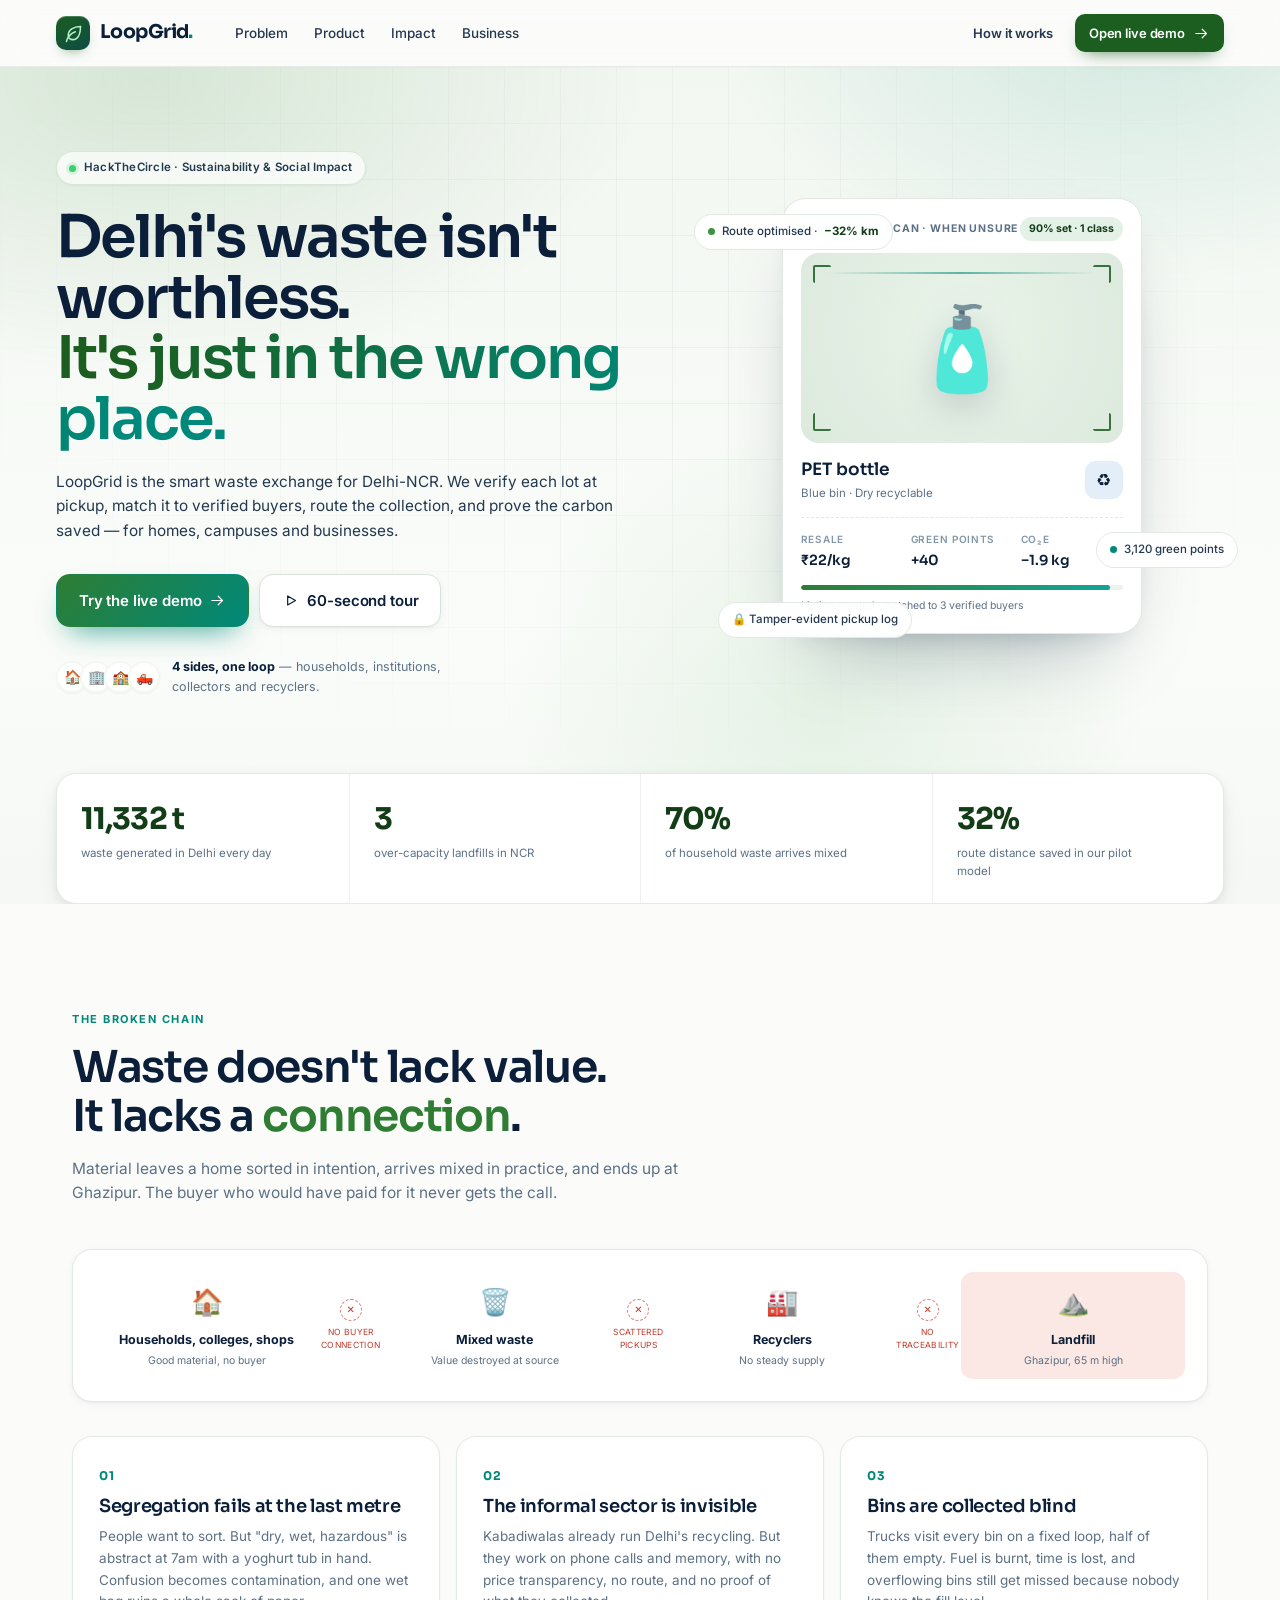
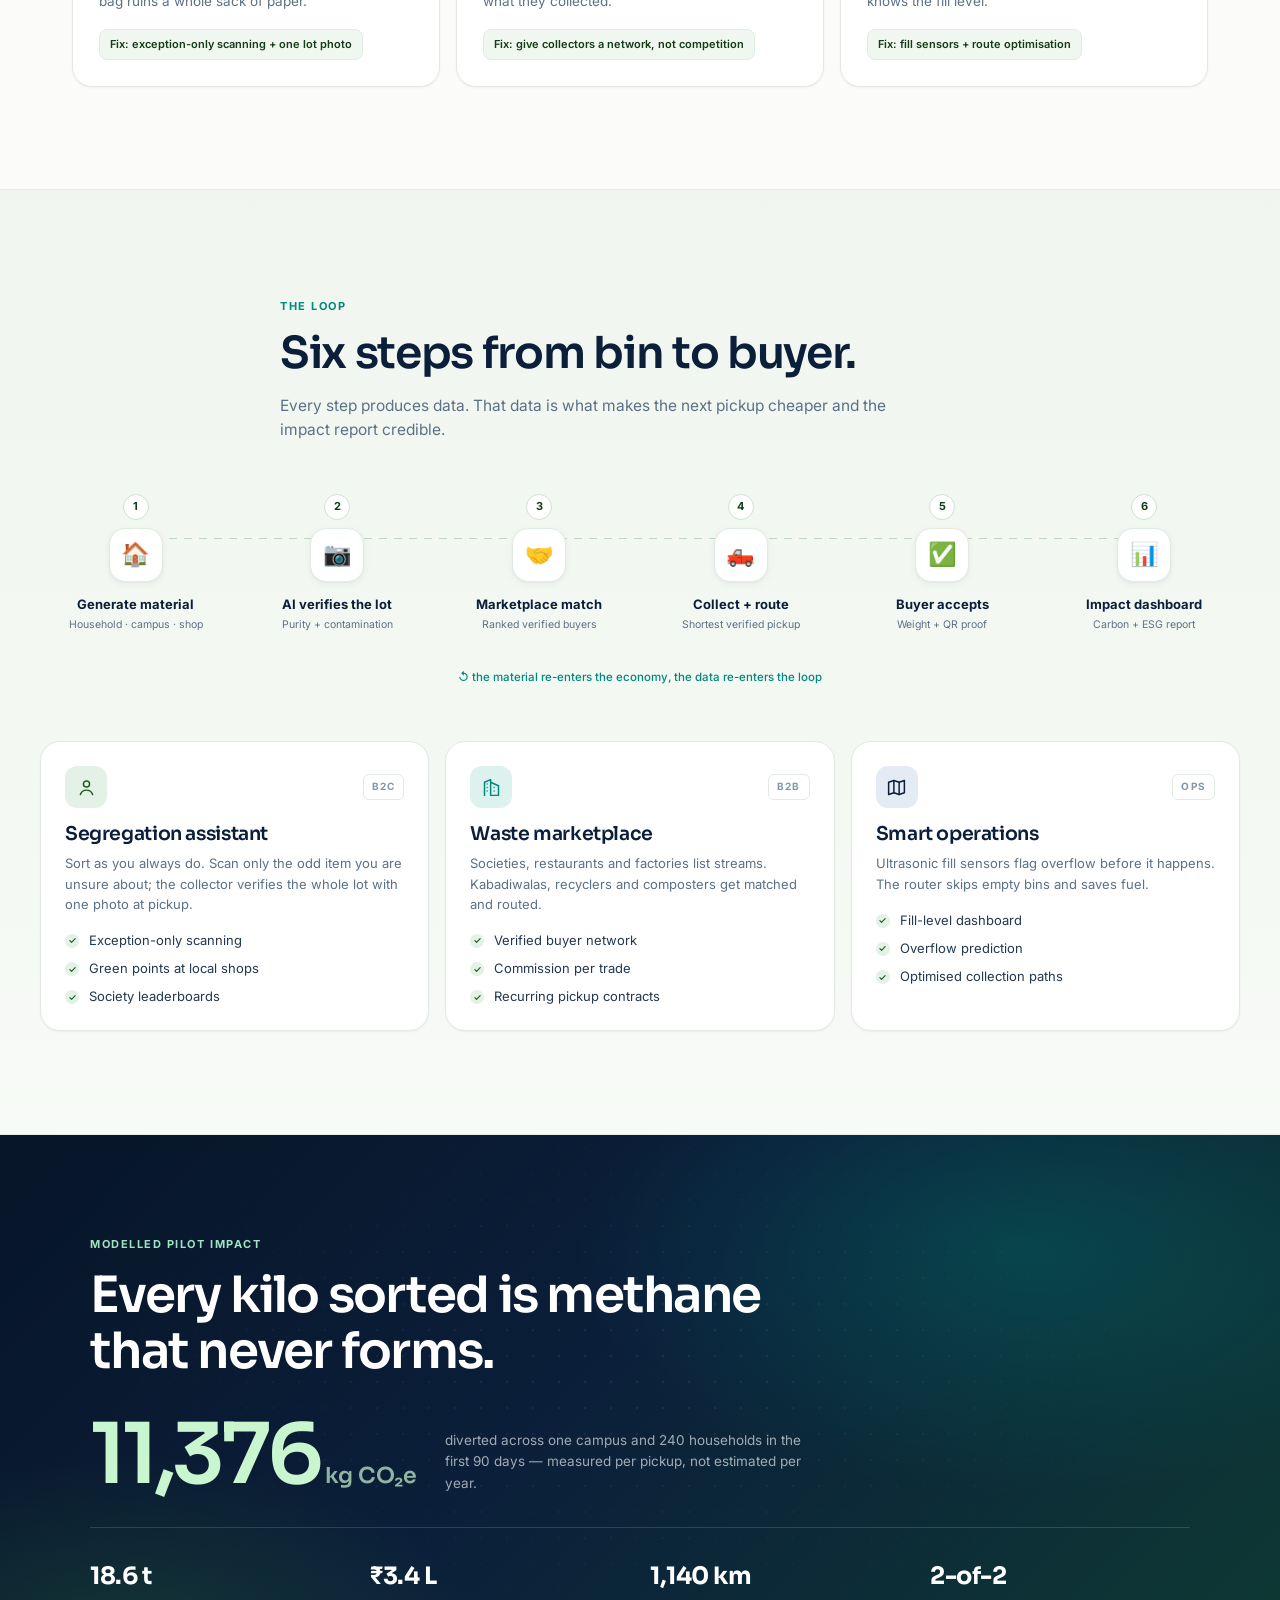
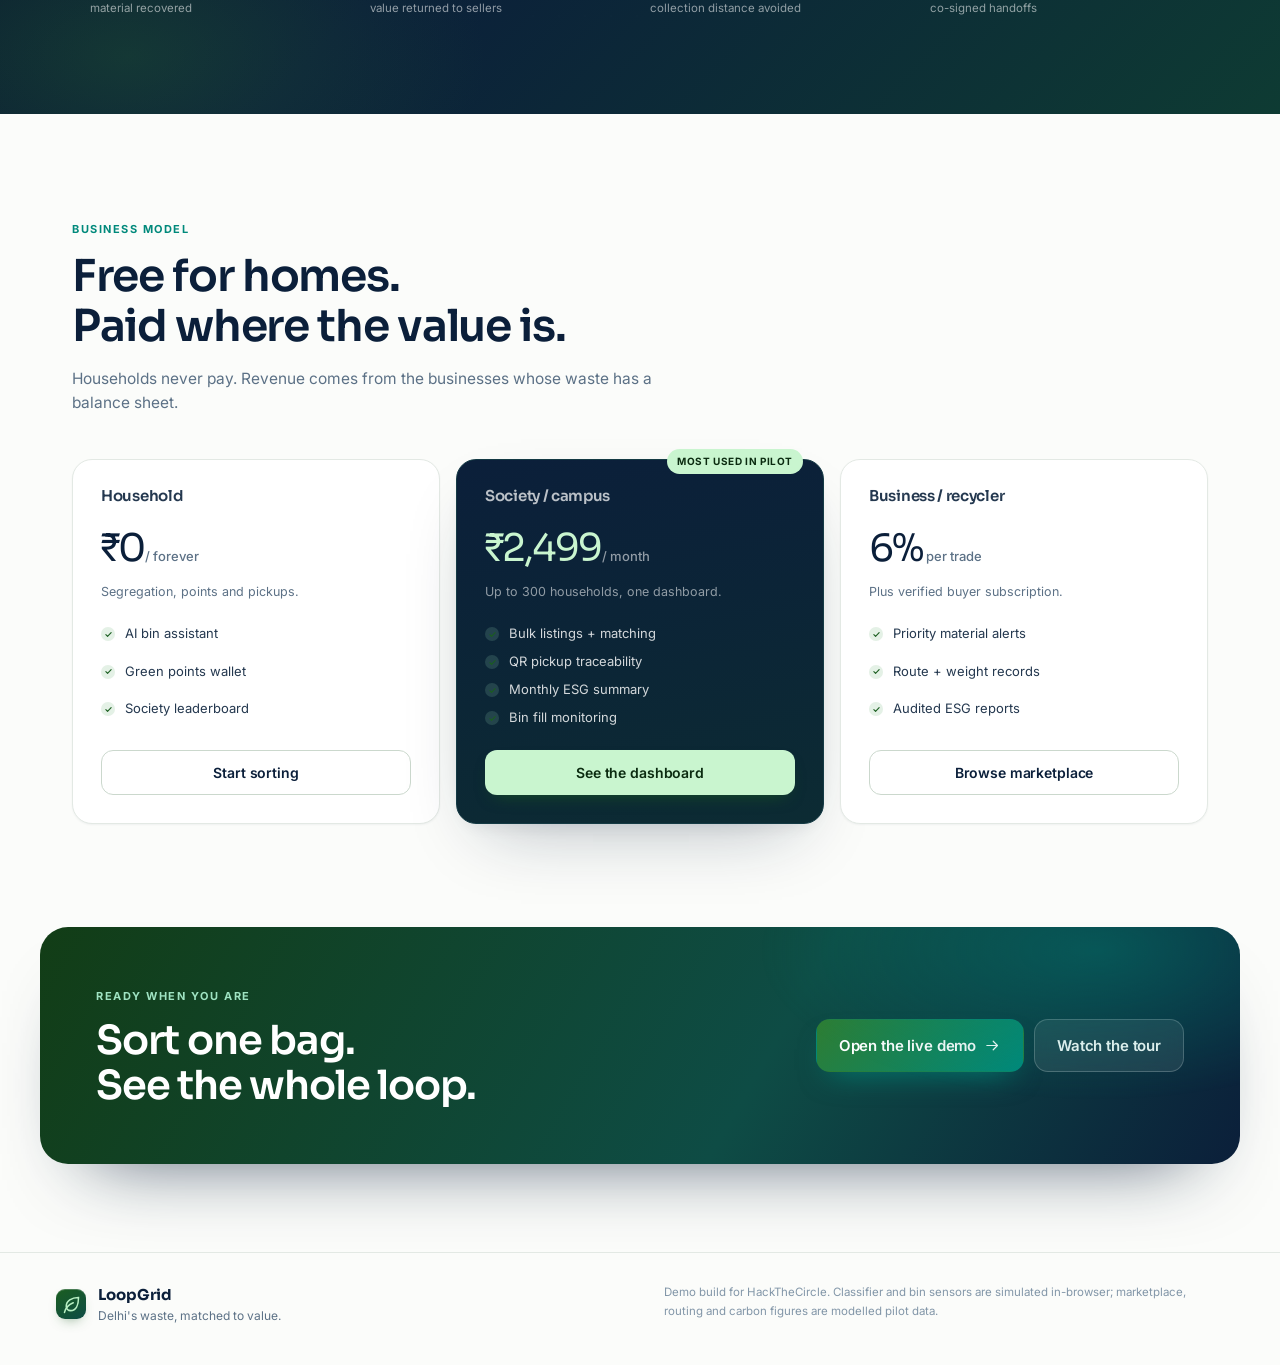
==== commit c120dbf8: "Close the scanning loophole: lot-level routine check, exception scanner, optional hardware, PITCH.md" ====
--- a/index.html
+++ b/index.html
@@ -89,7 +89,7 @@
         <div class="hero-copy reveal">
           <span class="eyebrow-pill"><span class="live-dot"></span> HackTheCircle · Sustainability &amp; Social Impact</span>
           <h1>Delhi's waste isn't worthless.<br><span class="grad">It's just in the wrong place.</span></h1>
-          <p class="hero-sub">LoopGrid is the smart waste exchange for Delhi-NCR. We identify material with a camera, match it to verified buyers, route the pickup, and prove the carbon saved — for homes, campuses and businesses.</p>
+          <p class="hero-sub">LoopGrid is the smart waste exchange for Delhi-NCR. We verify each lot at pickup, match it to verified buyers, route the collection, and prove the carbon saved — for homes, campuses and businesses.</p>
           <div class="hero-cta">
             <button class="btn btn-accent btn-lg" data-enter-app>Try the live demo <svg class="icon"><use href="#i-arrow"/></svg></button>
             <button class="btn btn-glass btn-lg" data-tour><svg class="icon"><use href="#i-play"/></svg> 60-second tour</button>
@@ -103,7 +103,7 @@
         <div class="hero-visual reveal" style="--delay:120ms">
           <div class="scan-card">
             <div class="scan-card-top">
-              <span class="mini-label"><span class="live-dot"></span> Live classification</span>
+              <span class="mini-label"><span class="live-dot"></span> Exception scan · when unsure</span>
               <span class="mini-chip">90% set · 1 class</span>
             </div>
             <div class="scan-frame">
@@ -164,7 +164,7 @@
           <span class="problem-num">01</span>
           <h3>Segregation fails at the last metre</h3>
           <p>People want to sort. But "dry, wet, hazardous" is abstract at 7am with a yoghurt tub in hand. Confusion becomes contamination, and one wet bag ruins a whole sack of paper.</p>
-          <span class="problem-tag">Fix: camera-first segregation</span>
+          <span class="problem-tag">Fix: exception-only scanning + one lot photo</span>
         </article>
         <article class="problem-card reveal" style="--delay:140ms">
           <span class="problem-num">02</span>
@@ -191,7 +191,7 @@
 
       <div class="flow reveal">
         <div class="flow-step"><span class="flow-num">1</span><span class="flow-icon">🏠</span><b>Generate material</b><small>Household · campus · shop</small></div>
-        <div class="flow-step"><span class="flow-num">2</span><span class="flow-icon">📷</span><b>AI identifies</b><small>Category + value + bin</small></div>
+        <div class="flow-step"><span class="flow-num">2</span><span class="flow-icon">📷</span><b>AI verifies the lot</b><small>Purity + contamination</small></div>
         <div class="flow-step"><span class="flow-num">3</span><span class="flow-icon">🤝</span><b>Marketplace match</b><small>Ranked verified buyers</small></div>
         <div class="flow-step"><span class="flow-num">4</span><span class="flow-icon">🛻</span><b>Collect + route</b><small>Shortest verified pickup</small></div>
         <div class="flow-step"><span class="flow-num">5</span><span class="flow-icon">✅</span><b>Buyer accepts</b><small>Weight + QR proof</small></div>
@@ -203,8 +203,8 @@
         <article class="layer-card reveal" style="--delay:40ms">
           <div class="layer-top"><span class="layer-icon green"><svg class="icon"><use href="#i-user"/></svg></span><span class="layer-tag">B2C</span></div>
           <h3>Segregation assistant</h3>
-          <p>Point the camera at an item. Get the right bin, the resale value and the points — in under two seconds.</p>
-          <ul class="ticks"><li>Offline-friendly classifier</li><li>Green points at local shops</li><li>Society leaderboards</li></ul>
+          <p>Sort as you always do. Scan only the odd item you are unsure about; the collector verifies the whole lot with one photo at pickup.</p>
+          <ul class="ticks"><li>Exception-only scanning</li><li>Green points at local shops</li><li>Society leaderboards</li></ul>
         </article>
         <article class="layer-card reveal" style="--delay:120ms">
           <div class="layer-top"><span class="layer-icon teal"><svg class="icon"><use href="#i-building"/></svg></span><span class="layer-tag">B2B</span></div>
@@ -307,7 +307,7 @@
     <nav class="side-nav" aria-label="Main">
       <p class="side-label">Workspace</p>
       <button class="side-link" data-nav="home"><svg class="icon"><use href="#i-home"/></svg><span>Overview</span></button>
-      <button class="side-link" data-nav="scan"><svg class="icon"><use href="#i-scan"/></svg><span>Scan &amp; sort</span><em class="side-badge">AI</em></button>
+      <button class="side-link" data-nav="scan"><svg class="icon"><use href="#i-scan"/></svg><span>Sort &amp; verify</span><em class="side-badge">AI</em></button>
       <button class="side-link" data-nav="market"><svg class="icon"><use href="#i-market"/></svg><span>Marketplace</span><em class="side-badge" id="sideMarketCount">8</em></button>
       <button class="side-link" data-nav="routes"><svg class="icon"><use href="#i-map"/></svg><span>Routes &amp; bins</span></button>
       <button class="side-link" data-nav="impact"><svg class="icon"><use href="#i-chart"/></svg><span>Impact</span></button>
@@ -361,7 +361,7 @@
           </div>
           <div class="page-actions">
             <button class="btn btn-ghost" data-nav="impact"><svg class="icon"><use href="#i-chart"/></svg> Impact</button>
-            <button class="btn btn-primary" data-nav="scan"><svg class="icon"><use href="#i-scan"/></svg> Scan an item</button>
+            <button class="btn btn-primary" data-nav="scan"><svg class="icon"><use href="#i-scan"/></svg> Sort &amp; verify</button>
           </div>
         </div>
 
@@ -415,7 +415,7 @@
           <div class="quick-row">
             <button class="quick-tile" data-nav="scan">
               <span class="quick-icon green"><svg class="icon"><use href="#i-camera"/></svg></span>
-              <span class="quick-copy"><b>Scan &amp; sort</b><small>Identify any item in 2s</small></span>
+              <span class="quick-copy"><b>Sort &amp; verify</b><small>Lot check · scan only if unsure</small></span>
               <svg class="icon quick-arrow"><use href="#i-arrow"/></svg>
             </button>
             <button class="quick-tile" data-open-listing>
@@ -493,7 +493,7 @@
               </button>
               <button class="onboard-step" data-onboard="1" data-nav="scan">
                 <span class="step-check"><span>2</span></span>
-                <span class="step-copy"><b>Scan your first item</b><small>Camera or manual pick</small></span>
+                <span class="step-copy"><b>Verify your first lot</b><small>One photo at pickup — or scan an odd item</small></span>
                 <span class="step-state">Start <svg class="icon"><use href="#i-arrow"/></svg></span>
               </button>
               <button class="onboard-step" data-onboard="2" data-open-listing>
@@ -510,20 +510,42 @@
       <section class="page" data-page="scan">
         <div class="page-head">
           <div>
-            <p class="eyebrow"><span class="live-dot"></span> Computer vision · demo model</p>
-            <h1>Scan &amp; sort.</h1>
-            <p class="sub">Point at an item. LoopGrid tells you the bin, the value and the points.</p>
+            <p class="eyebrow"><span class="live-dot"></span> Verification · exception-first</p>
+            <h1>Sort &amp; verify.</h1>
+            <p class="sub">Households keep the normal wet/dry split. Collectors verify each lot with one photo — scan a single item only when you are unsure.</p>
           </div>
           <div class="page-actions">
             <button class="btn btn-ghost" data-nav="market"><svg class="icon"><use href="#i-market"/></svg> Marketplace</button>
           </div>
         </div>
+
+        <section class="card lot-card">
+          <div class="card-head">
+            <div><h2>Verify a lot</h2><p>The routine path · collector or society manager · one photo at pickup</p></div>
+            <span class="chip good">Primary</span>
+          </div>
+          <div class="lot-grid">
+            <div class="lot-copy">
+              <p>Nobody scans every item before throwing it away. The collector photographs the bag or bin once, checks purity and contamination, and the buyer's acceptance becomes the ground truth. A dirty lot is rejected before it is listed.</p>
+              <div class="lot-presets">
+                <button class="sample" data-lot="clean"><span>♻️</span> Clean dry lot</button>
+                <button class="sample" data-lot="mixed"><span>🗑️</span> Mixed bag</button>
+                <button class="sample" data-lot="hazard"><span>🔋</span> Hazard in lot</button>
+              </div>
+              <p class="fine">Demo lots. In production this is one photo plus the collector-confirmed weight — no item-by-item scanning.</p>
+            </div>
+            <div class="lot-result" id="lotResult">
+              <div class="lot-empty" id="lotEmpty">Pick a demo lot to run the check.</div>
+              <div id="lotResultBody" hidden></div>
+            </div>
+          </div>
+        </section>
 
         <div class="scan-grid">
           <section class="card scan-stage">
             <div class="stage-head">
-              <span class="mini-label"><span class="live-dot"></span> Viewfinder</span>
-              <span class="stage-hint" id="stageHint">Demo classifier · 13 sample items</span>
+              <span class="mini-label"><span class="live-dot"></span> Exception scanner</span>
+              <span class="stage-hint" id="stageHint">Optional · 13 sample items</span>
             </div>
             <div class="viewfinder" id="viewfinder">
               <video id="camera" autoplay playsinline muted hidden></video>
@@ -559,7 +581,7 @@
               <button class="sample" data-sample="sanitary"><span>🩹</span>Sanitary waste</button>
               <button class="sample" data-sample="unknown"><span>❓</span>Unknown</button>
             </div>
-            <p class="stage-note"><svg class="icon"><use href="#i-shield"/></svg> Production pipeline: EXIF stripped and background blurred on-device, scans queued in IndexedDB, DPDP consent before upload. This demo runs a scripted classifier.</p>
+            <p class="stage-note"><svg class="icon"><use href="#i-shield"/></svg> Use this only for an item you are unsure about — a battery, a wrapper, a dirty tub. Routine bags go through the lot check above. Production strips EXIF, blurs the background, queues offline scans in IndexedDB and asks for DPDP consent before upload. This demo runs a scripted classifier.</p>
           </section>
 
           <section class="card scan-result" id="scanResult">
@@ -585,8 +607,8 @@
 
         <section class="card manual-card">
           <div class="manual-copy">
-            <h2>Not sure what you're holding?</h2>
-            <p>Skip the camera and pick the material manually. You still get the bin, the price band and points.</p>
+            <h2>Only when you're unsure</h2>
+            <p>Skip the camera and pick the material manually. You still get the bin, the price band and points — no routine scanning needed.</p>
           </div>
           <div class="manual-actions">
             <div class="select" data-select="manual">
@@ -761,6 +783,15 @@
               </ul>
               <p class="fine">Verified only if it appears in an official list. Map-only results stay labelled unverified.</p>
             </section>
+            <section class="card hardware-card">
+              <div class="card-head"><div><h2>Hardware, optional</h2><p>What we would actually install</p></div><span class="chip warn">Not in demo</span></div>
+              <ul class="hardware-list">
+                <li><b>Passive bin camera</b><span>One ESP32-CAM on a shared bin. No user action; it alerts only when the lot looks wrong.</span><em>₹1,500–2,500 · privacy, power, false alerts</em></li>
+                <li><b>Auto-sorting bin</b><span>Camera + inductive, moisture and load sensors; servo flap; 3–4 containers; fill sensor per container.</span><em>₹3,000–6,000 prototype · jams, wet/crushed errors, maintenance</em></li>
+                <li><b>One lot photo</b><span>No hardware. The collector photographs the bag at pickup; works on any phone.</span><em>Default for the pilot</em></li>
+              </ul>
+              <p class="fine">Auto-sorting suits shared points — campus, mall, society gate — not every household. Low-confidence items go to an “unsure” container and hazardous waste to a locked reject bin.</p>
+            </section>
           </aside>
         </div>
       </section>
@@ -824,7 +855,7 @@
             <span class="chip">Buyers price by source</span>
           </div>
           <div class="source-list" id="sourceList"></div>
-          <p class="source-rule"><b>Scoring rule:</b> 100 − (contamination % × 1.5) − (reject-stream % × 2.0), clamped 0–100. Recalculated monthly from co-signed pickups, so a society that mixes waste sees its resale price fall.</p>
+          <p class="source-rule"><b>Scoring rule:</b> 100 − (contamination % × 1.5) − (reject-stream % × 2.0), clamped 0–100. Recalculated monthly from lot checks and buyer acceptance, not from how often someone scanned, so a society that mixes waste sees its resale price fall.</p>
         </section>
 
         <div class="impact-bottom">
@@ -960,8 +991,8 @@
 
     <nav class="tabbar" aria-label="Mobile navigation">
       <button class="tab active" data-nav="home"><svg class="icon"><use href="#i-home"/></svg><span>Home</span></button>
-      <button class="tab" data-nav="scan"><svg class="icon"><use href="#i-scan"/></svg><span>Scan</span></button>
-      <button class="tab tab-fab" data-nav="scan" aria-label="Scan item"><span class="fab-inner"><svg class="icon"><use href="#i-camera"/></svg></span></button>
+      <button class="tab" data-nav="scan"><svg class="icon"><use href="#i-scan"/></svg><span>Verify</span></button>
+      <button class="tab tab-fab" data-nav="scan" aria-label="Sort and verify waste"><span class="fab-inner"><svg class="icon"><use href="#i-camera"/></svg></span></button>
       <button class="tab" data-nav="market"><svg class="icon"><use href="#i-market"/></svg><span>Market</span></button>
       <button class="tab" data-nav="impact"><svg class="icon"><use href="#i-chart"/></svg><span>Impact</span></button>
     </nav>
@@ -1024,8 +1055,8 @@
     </div>
     <div class="modal-body">
       <ol class="tour-steps">
-        <li><span class="tour-num">1</span><div><b>Ananya scans a bottle</b><p>The calibrated classifier returns a 90% set with one class — PET · blue bin. She confirms and 40 points land in her wallet.</p></div><span class="tour-emoji">🧴</span></li>
-        <li><span class="tour-num">2</span><div><b>The society lists 120 kg</b><p>Listings are scored, then ranked buyers see it. A verified recycler accepts at ₹22/kg.</p></div><span class="tour-emoji">🏢</span></li>
+        <li><span class="tour-num">1</span><div><b>Ananya sorts as usual</b><p>She keeps the normal wet/dry split and never scans every item. The exception scanner is there only for the odd battery, wrapper or dirty tub.</p></div><span class="tour-emoji">🏠</span></li>
+        <li><span class="tour-num">2</span><div><b>Rafiq verifies the lot</b><p>One photo of the bag at pickup checks purity and contamination. A clean lot is listed; a dirty one is rejected and re-sorted before it reaches a buyer.</p></div><span class="tour-emoji">📷</span></li>
         <li><span class="tour-num">3</span><div><b>A collector gets the route</b><p>Fill sensors mark two bins as low. The router drops them, saving 4.6 km and 1.6 L of diesel.</p></div><span class="tour-emoji">🛻</span></li>
         <li><span class="tour-num">4</span><div><b>Impact becomes a report</b><p>QR events and weights hash-chain into a carbon record the buyer and the RWA can both audit.</p></div><span class="tour-emoji">📊</span></li>
       </ol>
--- a/assets/styles.css
+++ b/assets/styles.css
@@ -1365,3 +1365,39 @@
   .reveal { opacity: 1; transform: none; }
   .page-enter { transform: none; opacity: 1; }
 }
+
+/* =========================================================
+   LOT VERIFICATION + OPTIONAL HARDWARE
+   ========================================================= */
+.lot-card { margin-bottom: 16px; }
+.lot-grid { display: grid; grid-template-columns: 1.12fr .88fr; gap: 18px; align-items: start; }
+.lot-copy > p { font-size: 12.5px; line-height: 1.65; color: var(--ink-2); }
+.lot-presets { display: flex; flex-wrap: wrap; gap: 7px; margin: 13px 0 4px; }
+.lot-result { border: 1px solid #D9E7DC; background: var(--green-50); border-radius: 12px; padding: 12px; min-height: 170px; }
+.lot-empty { display: flex; align-items: center; justify-content: center; min-height: 146px; text-align: center; padding: 10px; font-size: 11.5px; color: var(--muted); }
+.lot-empty[hidden] { display: none; }
+.lot-verdict { display: flex; align-items: center; gap: 9px; }
+.lot-verdict-badge { flex: none; font-size: 9px; font-weight: 800; text-transform: uppercase; letter-spacing: .05em; border-radius: 5px; padding: 4px 7px; background: var(--green-100); color: var(--green-900); }
+.lot-verdict.warn .lot-verdict-badge { background: var(--amber-100); color: #7A4F0B; }
+.lot-verdict.danger .lot-verdict-badge { background: var(--red-100); color: #8A2B20; }
+.lot-verdict b { display: block; font-size: 12px; }
+.lot-verdict small { display: block; font-size: 9.5px; color: var(--muted); margin-top: 1px; }
+.purity-meter { height: 7px; background: #E1EAE3; border-radius: 999px; overflow: hidden; margin: 11px 0 8px; }
+.purity-meter i { display: block; height: 100%; width: calc(var(--s) * 100%); background: var(--green-500); border-radius: inherit; }
+.purity-meter.warn i { background: var(--amber); }
+.purity-meter.danger i { background: var(--red); }
+.lot-facts { display: grid; grid-template-columns: repeat(3, 1fr); gap: 7px; }
+.lot-facts div { background: #fff; border: 1px solid var(--line-2); border-radius: 7px; padding: 6px 7px; }
+.lot-facts span { display: block; font-size: 8px; text-transform: uppercase; letter-spacing: .06em; color: var(--muted-2); font-weight: 700; }
+.lot-facts b { display: block; font-size: 11px; margin-top: 1px; }
+.lot-note { font-size: 10.5px; line-height: 1.55; color: var(--ink-2); margin-top: 8px; }
+.lot-actions { display: flex; gap: 7px; flex-wrap: wrap; margin-top: 9px; }
+.hardware-list { display: grid; gap: 8px; margin-top: 10px; }
+.hardware-list li { border: 1px solid var(--line-2); border-radius: 9px; padding: 8px 9px; background: var(--bg-2); }
+.hardware-list b { display: block; font-size: 11px; }
+.hardware-list span { display: block; font-size: 10px; line-height: 1.5; color: var(--muted); margin-top: 2px; }
+.hardware-list em { display: block; font-size: 9px; font-style: normal; color: var(--muted-2); margin-top: 4px; }
+
+@media (max-width: 860px) {
+  .lot-grid { grid-template-columns: 1fr; }
+}
